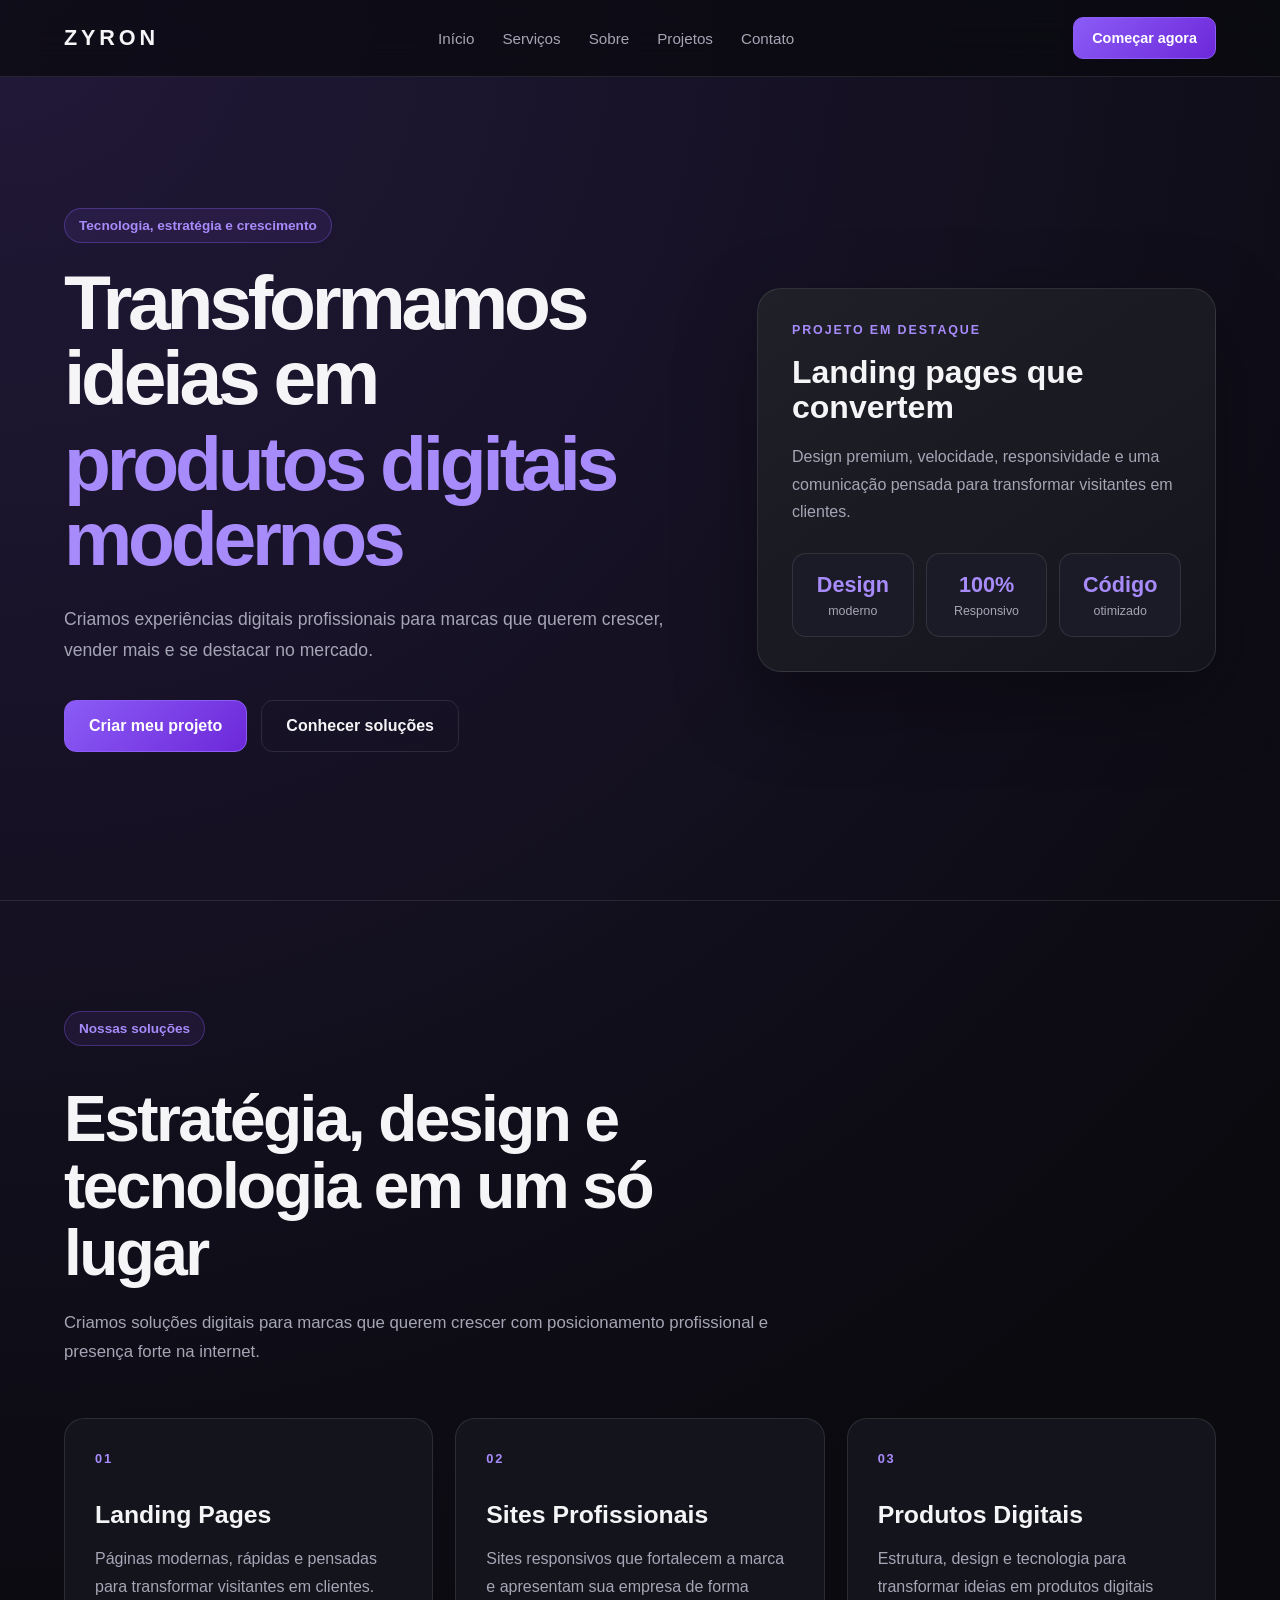
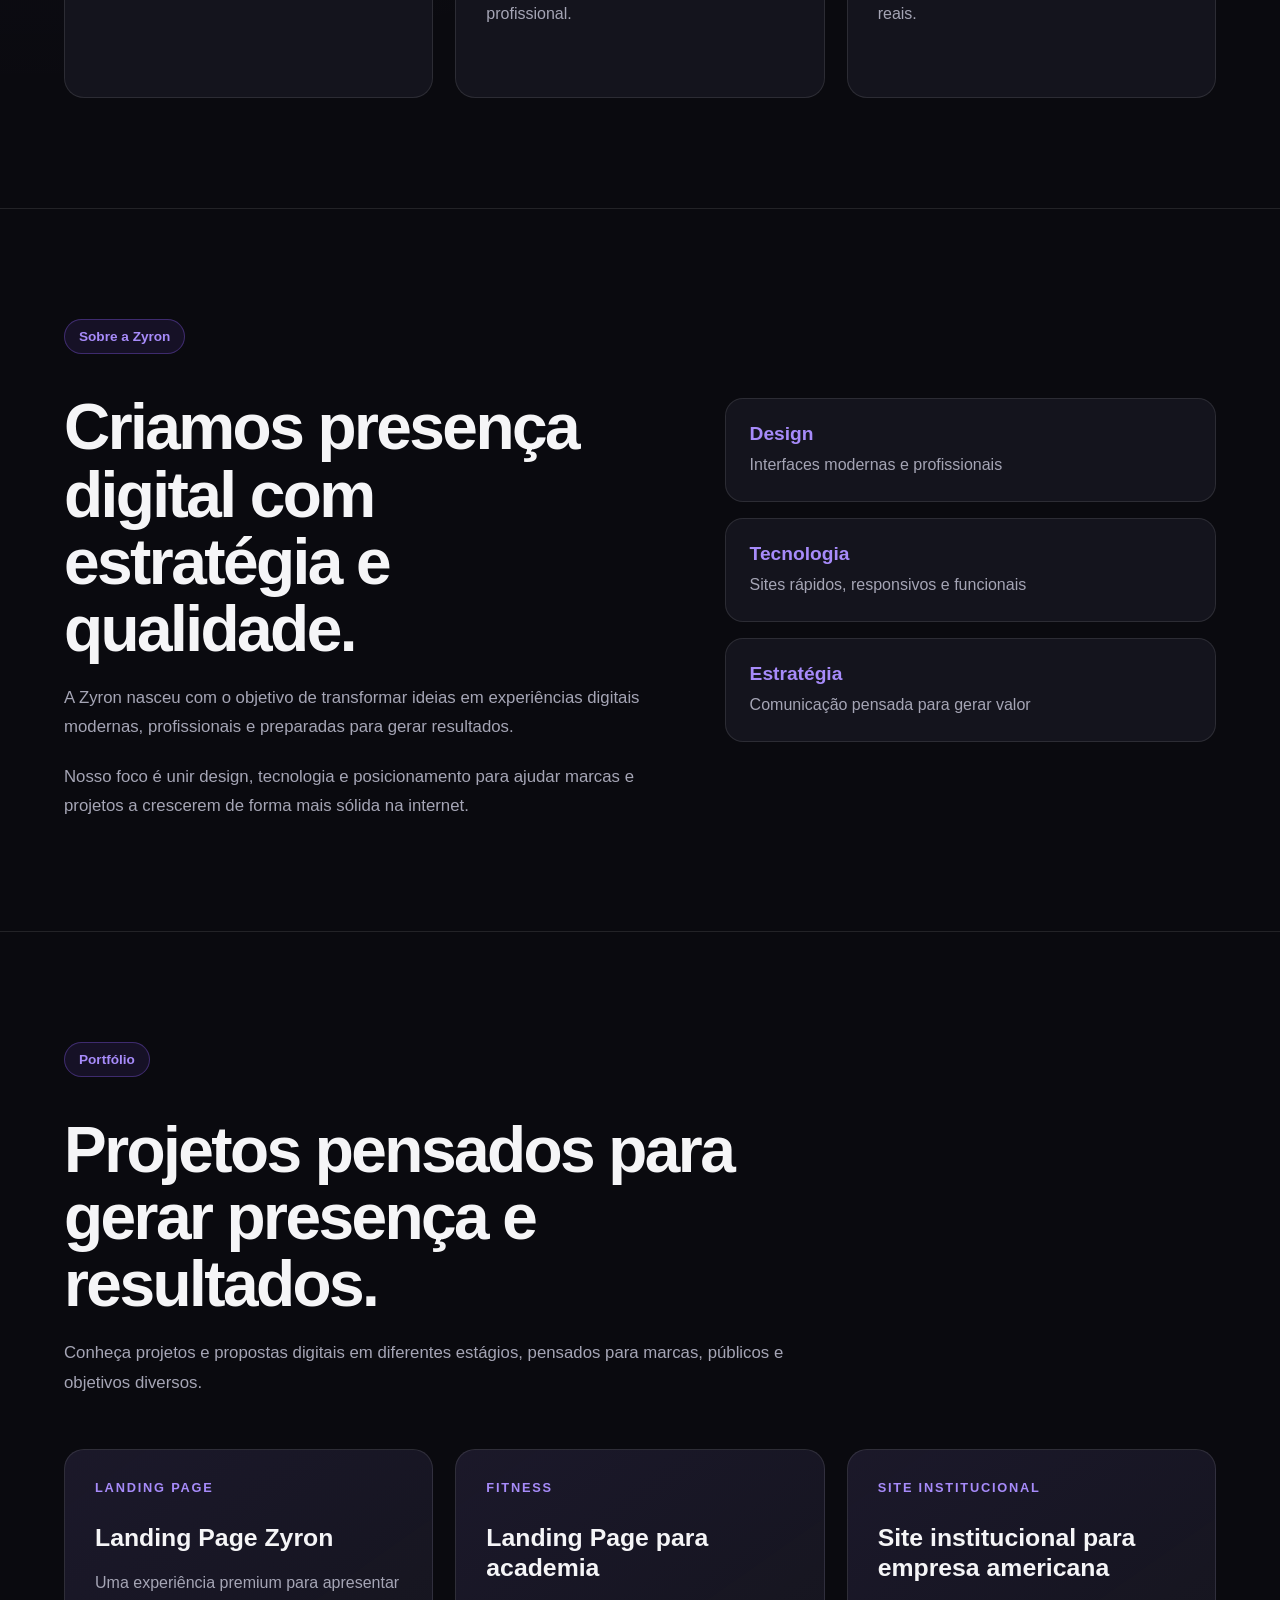
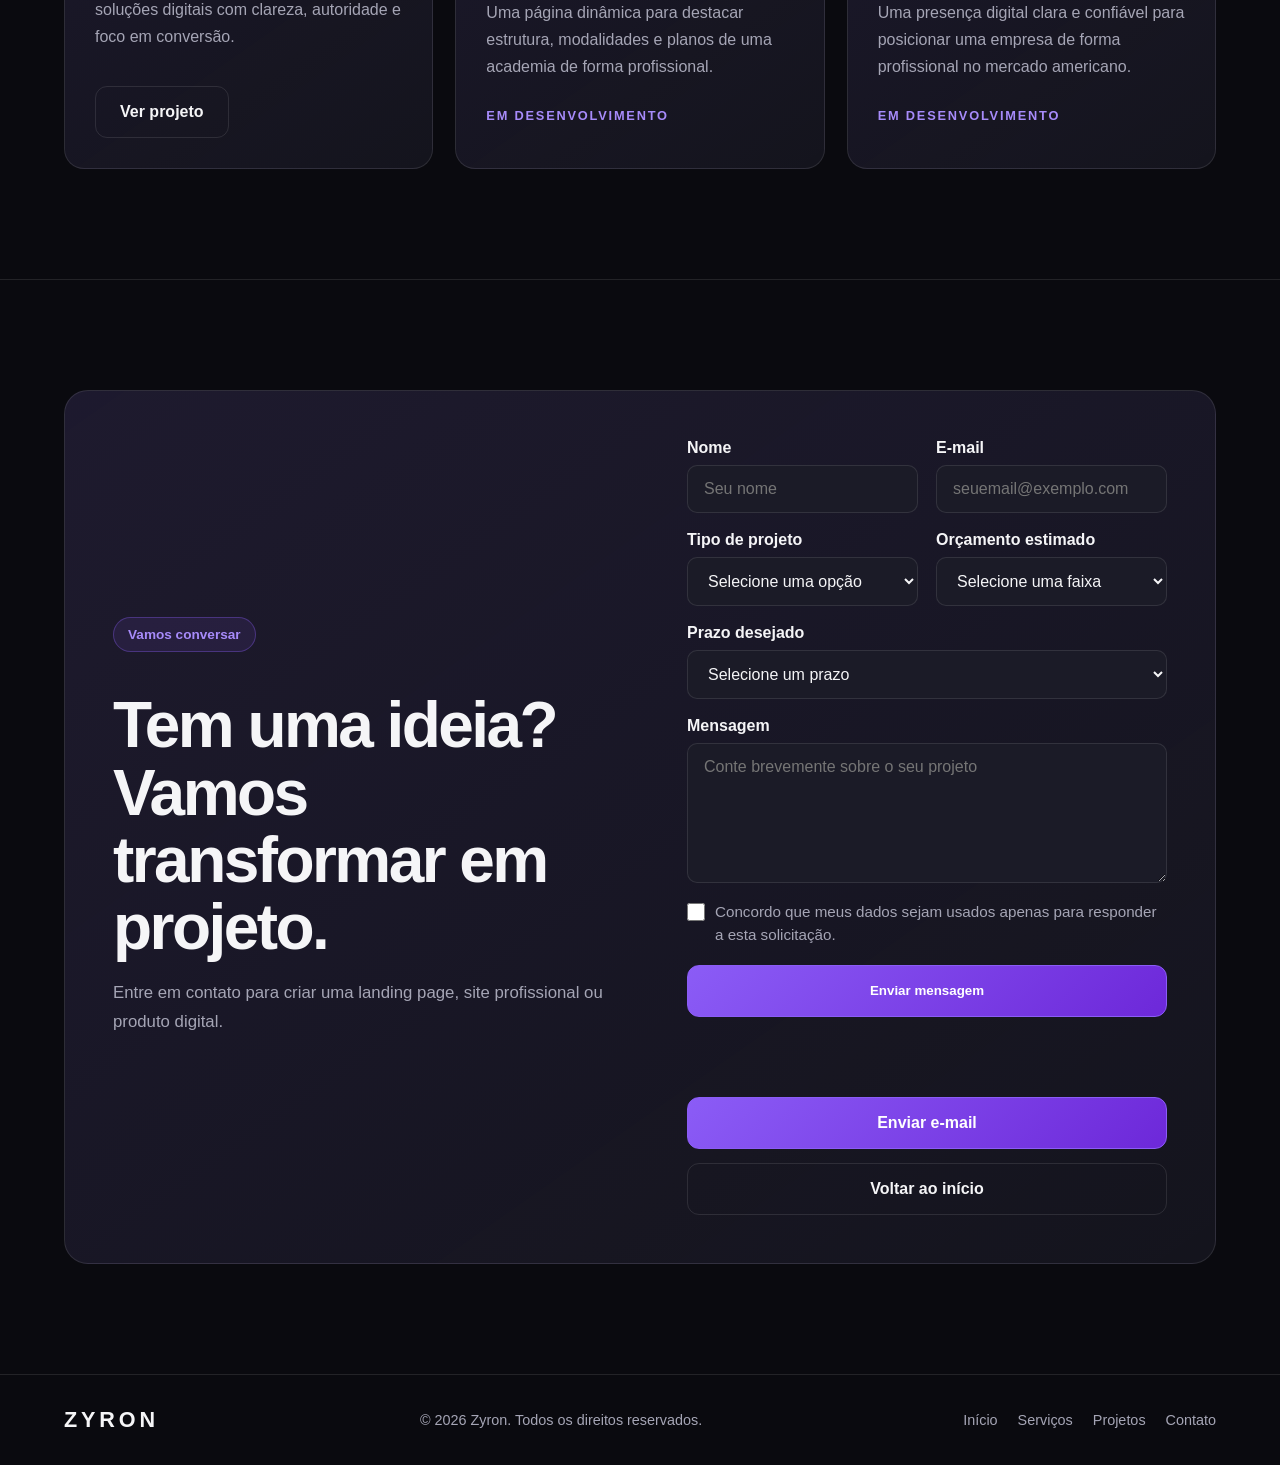
==== index.html @ 363789c4 "Adicionar consentimento ao formulário" ====
<!DOCTYPE html>
<html lang="pt-BR">
  <head>
    <meta charset="UTF-8" />
    <meta name="viewport" content="width=device-width, initial-scale=1.0" />

    <title>Zyron | Landing Pages, Sites e Produtos Digitais</title>

    <meta
      name="description"
      content="A Zyron cria landing pages, sites profissionais e produtos digitais modernos, responsivos e focados em resultados."
    />

    <link
      rel="canonical"
      href="https://zyronvantax.github.io/zyron-landing-page/"
    />

    <meta
      property="og:title"
      content="Zyron | Landing Pages, Sites e Produtos Digitais"
    />
    <meta
      property="og:description"
      content="Landing pages, sites profissionais e produtos digitais modernos, responsivos e desenvolvidos para gerar resultados."
    />
    <meta property="og:type" content="website" />
    <meta property="og:locale" content="pt_BR" />
    <meta
      property="og:url"
      content="https://zyronvantax.github.io/zyron-landing-page/"
    />
    <meta
      property="og:image"
      content="https://zyronvantax.github.io/zyron-landing-page/og-image.png"
    />
    <meta property="og:image:width" content="1200" />
    <meta property="og:image:height" content="630" />
    <meta
      property="og:image:alt"
      content="Zyron — Landing Pages, Sites e Produtos Digitais"
    />

    <meta name="twitter:card" content="summary_large_image" />
    <meta
      name="twitter:title"
      content="Zyron | Landing Pages, Sites e Produtos Digitais"
    />
    <meta
      name="twitter:description"
      content="Landing pages, sites profissionais e produtos digitais modernos, responsivos e desenvolvidos para gerar resultados."
    />
    <meta
      name="twitter:image"
      content="https://zyronvantax.github.io/zyron-landing-page/og-image.png"
    />
    <meta
      name="twitter:image:alt"
      content="Zyron — Landing Pages, Sites e Produtos Digitais"
    />

    <link rel="icon" type="image/svg+xml" href="./favicon.svg?v=2" />
    <link rel="stylesheet" href="style.css" />
  </head>

  <body>
    <a href="#conteudo-principal" class="skip-link">
      Pular para o conteúdo
    </a>

    <header class="header">
      <div class="container nav">
       <a href="#inicio" class="logo">ZYRON</a>

<button
  class="menu-toggle"
  type="button"
  aria-label="Abrir menu"
  aria-expanded="false"
  aria-controls="menu-principal"
>
  ☰
</button>

<nav class="menu" id="menu-principal" aria-label="Navegação principal">
          <a href="#inicio">Início</a>
          <a href="#servicos">Serviços</a>
          <a href="#sobre">Sobre</a>
          <a href="#projetos">Projetos</a>
          <a href="#contato">Contato</a>
        </nav>

        <a href="#contato" class="button button-small">Começar agora</a>
      </div>
    </header>

    <main id="conteudo-principal">
   
<section class="hero" id="inicio">

        <div class="container hero-content">
          <div class="hero-text">
            <span class="badge">Tecnologia, estratégia e crescimento</span>

            <h1>
              Transformamos ideias em
              <span>produtos digitais modernos</span>
            </h1>

            <p>
              Criamos experiências digitais profissionais para marcas que
              querem crescer, vender mais e se destacar no mercado.
            </p>

            <div class="hero-actions">
              <a href="#contato" class="button">Criar meu projeto</a>
              <a href="#servicos" class="button button-secondary">
                Conhecer soluções
              </a>
            </div>
          </div>

          <div class="hero-card">
            <p class="card-label">PROJETO EM DESTAQUE</p>
            <h2>Landing pages que convertem</h2>
            <p>
              Design premium, velocidade, responsividade e uma comunicação
              pensada para transformar visitantes em clientes.
            </p>

            <div class="metrics">
              <div>
                <strong>Design</strong>
                <span>moderno</span>
              </div>

              <div>
                <strong>100%</strong>
                <span>Responsivo</span>
              </div>

              <div>
                <strong>Código</strong>
                <span>otimizado</span>
              </div>
            </div>
          </div>
        </div>
      

    </section>

    <section class="services" id="servicos">
      <div class="container">
        <div class="section-heading">
          <span class="badge">Nossas soluções</span>

          <h2>Estratégia, design e tecnologia em um só lugar</h2>

          <p>
            Criamos soluções digitais para marcas que querem crescer com
            posicionamento profissional e presença forte na internet.
          </p>
        </div>

        <div class="services-grid">
          <article class="service-card">
            <span class="service-number">01</span>
            <h3>Landing Pages</h3>
            <p>
              Páginas modernas, rápidas e pensadas para transformar visitantes
              em clientes.
            </p>
          </article>

          <article class="service-card">
            <span class="service-number">02</span>
            <h3>Sites Profissionais</h3>
            <p>
              Sites responsivos que fortalecem a marca e apresentam sua empresa
              de forma profissional.
            </p>
          </article>

          <article class="service-card">
            <span class="service-number">03</span>
            <h3>Produtos Digitais</h3>
            <p>
              Estrutura, design e tecnologia para transformar ideias em produtos
              digitais reais.
            </p>
          </article>
        </div>
      </div>
    </section>

      <section class="about" id="sobre">
  <div class="container about-content">
    <div class="about-text">
      <span class="badge">Sobre a Zyron</span>

      <h2>Criamos presença digital com estratégia e qualidade.</h2>

      <p>
        A Zyron nasceu com o objetivo de transformar ideias em experiências
        digitais modernas, profissionais e preparadas para gerar resultados.
      </p>

      <p>
        Nosso foco é unir design, tecnologia e posicionamento para ajudar marcas
        e projetos a crescerem de forma mais sólida na internet.
      </p>
    </div>

    <div class="about-card">
      <div>
        <strong>Design</strong>
        <span>Interfaces modernas e profissionais</span>
      </div>

      <div>
        <strong>Tecnologia</strong>
        <span>Sites rápidos, responsivos e funcionais</span>
      </div>

      <div>
        <strong>Estratégia</strong>
        <span>Comunicação pensada para gerar valor</span>
      </div>
    </div>
  </div>
</section>

    <section class="projects" id="projetos">
      <div class="container">
        <div class="section-heading">
          <span class="badge">Portfólio</span>

          <h2>Projetos pensados para gerar presença e resultados.</h2>

          <p>
            Conheça projetos e propostas digitais em diferentes estágios,
            pensados para marcas, públicos e objetivos diversos.
          </p>
        </div>

        <div class="projects-grid">
          <article class="project-card">
            <span class="project-category">Landing Page</span>
            <h3>Landing Page Zyron</h3>
            <p>
              Uma experiência premium para apresentar soluções digitais com
              clareza, autoridade e foco em conversão.
            </p>
            <a
              href="https://zyronvantax.github.io/zyron-landing-page/"
              class="button button-secondary"
              target="_blank"
              rel="noopener noreferrer"
              aria-label="Ver projeto Landing Page Zyron (abre em uma nova aba)"
            >
              Ver projeto
            </a>
          </article>

          <article class="project-card">
            <span class="project-category">Fitness</span>
            <h3>Landing Page para academia</h3>
            <p>
              Uma página dinâmica para destacar estrutura, modalidades e planos
              de uma academia de forma profissional.
            </p>
            <span class="project-category">Em desenvolvimento</span>
          </article>

          <article class="project-card">
            <span class="project-category">Site Institucional</span>
            <h3>Site institucional para empresa americana</h3>
            <p>
              Uma presença digital clara e confiável para posicionar uma empresa
              de forma profissional no mercado americano.
            </p>
            <span class="project-category">Em desenvolvimento</span>
          </article>
        </div>
      </div>
    </section>

    <section class="contact" id="contato">
      <div class="container contact-box">
        <div>
          <span class="badge">Vamos conversar</span>

          <h2>Tem uma ideia? Vamos transformar em projeto.</h2>

          <p>
            Entre em contato para criar uma landing page, site profissional ou
            produto digital.
          </p>
        </div>

        <div class="contact-panel">
          <form class="contact-form" action="https://formspree.io/f/xjgnozyn" method="POST">
            <input
              type="hidden"
              name="_subject"
              value="Novo contato pelo site da Zyron"
            />

            <div class="form-row">
              <div class="form-field">
                <label for="contact-name">Nome</label>
                <input
                  type="text"
                  id="contact-name"
                  name="name"
                  autocomplete="name"
                  minlength="2"
                  maxlength="80"
                  placeholder="Seu nome"
                  required
                />
              </div>

              <div class="form-field">
                <label for="contact-email">E-mail</label>
                <input
                  type="email"
                  id="contact-email"
                  name="email"
                  autocomplete="email"
                  maxlength="120"
                  placeholder="seuemail@exemplo.com"
                  required
                />
              </div>
            </div>

            <div class="form-row">
              <div class="form-field">
                <label for="contact-project">Tipo de projeto</label>
                <select id="contact-project" name="project" required>
                  <option value="" disabled selected>Selecione uma opção</option>
                  <option value="landing-page">Landing page</option>
                  <option value="site-institucional">Site institucional</option>
                  <option value="produto-digital">Produto digital</option>
                  <option value="loja-virtual">Loja virtual</option>
                  <option value="outro">Outro</option>
                </select>
              </div>

              <div class="form-field">
                <label for="contact-budget">Orçamento estimado</label>
                <select id="contact-budget" name="budget" required>
                  <option value="" disabled selected>Selecione uma faixa</option>
                  <option value="ate-500">Até R$ 500</option>
                  <option value="500-1000">R$ 500 a R$ 1.000</option>
                  <option value="1000-3000">R$ 1.000 a R$ 3.000</option>
                  <option value="acima-3000">Acima de R$ 3.000</option>
                  <option value="nao-definido">Ainda não defini</option>
                </select>
              </div>
            </div>

            <div class="form-field">
              <label for="contact-deadline">Prazo desejado</label>
              <select id="contact-deadline" name="deadline" required>
                <option value="" disabled selected>Selecione um prazo</option>
                <option value="ate-7-dias">Até 7 dias</option>
                <option value="1-2-semanas">De 1 a 2 semanas</option>
                <option value="2-4-semanas">De 2 a 4 semanas</option>
                <option value="mais-de-1-mes">Mais de 1 mês</option>
                <option value="nao-definido">Ainda não defini</option>
              </select>
            </div>

            <div class="form-field">
              <label for="contact-message">Mensagem</label>
              <textarea
                id="contact-message"
                name="message"
                rows="5"
                minlength="10"
                maxlength="1000"
                placeholder="Conte brevemente sobre o seu projeto"
                required
              ></textarea>
            </div>

            <input type="text" name="_gotcha" class="form-honeypot" tabindex="-1" autocomplete="off" />
            <div class="consent-field">
              <input
                type="checkbox"
                id="contact-consent"
                name="consent"
                value="accepted"
                required
              />
              <label for="contact-consent">
                Concordo que meus dados sejam usados apenas para responder a esta solicitação.
              </label>
            </div>

            <button type="submit" class="button">Enviar mensagem</button>
            <p class="form-status" aria-live="polite"></p>
          </form>

          <div class="contact-actions">
            <a href="mailto:zyronvantax777@gmail.com" class="button">
              Enviar e-mail
            </a>

            <a href="#inicio" class="button button-secondary">
              Voltar ao início
            </a>
          </div>
        </div>
      </div>
     </section>
  </main>
  <footer class="footer">
  <div class="container footer-content">
    <a href="#inicio" class="logo">ZYRON</a>

    <p>© 2026 Zyron. Todos os direitos reservados.</p>

    <div class="footer-links">
      <a href="#inicio">Início</a>
      <a href="#servicos">Serviços</a>
      <a href="#projetos">Projetos</a>
      <a href="#contato">Contato</a>
    </div>
  </div>
</footer>

  <script src="script.js"></script>
</body>
</html>
---- style.css ----
:root {
  --background: #0a0a0f;
  --surface: #14141d;
  --surface-light: #1b1b27;
  --text: #f5f5f7;
  --text-muted: #a5a5b5;
  --primary: #8b5cf6;
  --primary-light: #a78bfa;
  --border: rgba(255, 255, 255, 0.1);
  --max-width: 1180px;
}

* {
  margin: 0;
  padding: 0;
  box-sizing: border-box;
}

html {
  scroll-behavior: smooth;
}

body {
  font-family: Arial, Helvetica, sans-serif;
  background:
    radial-gradient(circle at top left, rgba(139, 92, 246, 0.18), transparent 35%),
    var(--background);
  color: var(--text);
  min-height: 100vh;
}

a {
  color: inherit;
  text-decoration: none;
}

a:focus-visible,
button:focus-visible,
.menu-toggle:focus-visible {
  outline: 3px solid var(--primary);
  outline-offset: 4px;
}

.skip-link {
  position: fixed;
  top: 12px;
  left: 12px;
  z-index: 1100;
  padding: 12px 18px;
  border: 1px solid var(--primary);
  border-radius: 10px;
  background: var(--surface);
  color: var(--text);
  font-weight: 700;
  transform: translateY(-200%);
}

.skip-link:focus-visible {
  transform: translateY(0);
}

.container {
  width: min(90%, var(--max-width));
  margin: 0 auto;
}

.header {
  position: fixed;
  top: 0;
  left: 0;
  width: 100%;
  z-index: 1000;
  background: rgba(10, 10, 15, 0.75);
  border-bottom: 1px solid var(--border);
  backdrop-filter: blur(18px);
}

.nav {
  min-height: 76px;
  display: flex;
  align-items: center;
  justify-content: space-between;
  gap: 24px;
}

.logo {
  font-size: 1.35rem;
  font-weight: 900;
  letter-spacing: 0.18em;
}

.menu {
  display: flex;
  align-items: center;
  gap: 28px;
}

.menu a {
  color: var(--text-muted);
  font-size: 0.95rem;
  transition: 0.2s ease;
}

.menu a:hover {
  color: var(--text);
}

.button {
  display: inline-flex;
  align-items: center;
  justify-content: center;
  min-height: 52px;
  padding: 0 24px;
  border: 1px solid var(--primary);
  border-radius: 12px;
  background: linear-gradient(135deg, var(--primary), #6d28d9);
  color: white;
  font-weight: 700;
  transition:
    transform 0.2s ease,
    box-shadow 0.2s ease;
}

.button:hover {
  transform: translateY(-2px);
  box-shadow: 0 14px 32px rgba(139, 92, 246, 0.28);
}

.button-small {
  min-height: 42px;
  padding: 0 18px;
  border-radius: 10px;
  font-size: 0.9rem;
}

.button-secondary {
  background: transparent;
  border-color: var(--border);
  color: var(--text);
}

.hero {
  min-height: 100vh;
  display: flex;
  align-items: center;
  padding: 130px 0 70px;
}

.hero-content {
  display: grid;
  grid-template-columns: 1.15fr 0.85fr;
  align-items: center;
  gap: 72px;
}

.badge {
  display: inline-block;
  margin-bottom: 22px;
  padding: 9px 14px;
  border: 1px solid rgba(139, 92, 246, 0.35);
  border-radius: 999px;
  background: rgba(139, 92, 246, 0.1);
  color: var(--primary-light);
  font-size: 0.85rem;
  font-weight: 700;
}

.hero h1 {
  max-width: 720px;
  font-size: clamp(3rem, 6vw, 5.6rem);
  line-height: 0.98;
  letter-spacing: -0.055em;
}

.hero h1 span {
  display: block;
  margin-top: 10px;
  color: var(--primary-light);
}

.hero-text > p {
  max-width: 650px;
  margin-top: 28px;
  color: var(--text-muted);
  font-size: 1.1rem;
  line-height: 1.75;
}

.hero-actions {
  display: flex;
  flex-wrap: wrap;
  gap: 14px;
  margin-top: 34px;
}

.hero-card {
  padding: 34px;
  border: 1px solid var(--border);
  border-radius: 24px;
  background:
    linear-gradient(145deg, rgba(255, 255, 255, 0.05), transparent),
    var(--surface);
  box-shadow: 0 30px 80px rgba(0, 0, 0, 0.35);
}

.card-label {
  margin-bottom: 18px;
  color: var(--primary-light);
  font-size: 0.78rem;
  font-weight: 800;
  letter-spacing: 0.15em;
}

.hero-card h2 {
  font-size: 2rem;
  line-height: 1.1;
}

.hero-card > p:not(.card-label) {
  margin-top: 18px;
  color: var(--text-muted);
  line-height: 1.7;
}

.metrics {
  display: grid;
  grid-template-columns: repeat(3, 1fr);
  gap: 12px;
  margin-top: 28px;
}

.metrics div {
  padding: 18px 12px;
  border: 1px solid var(--border);
  border-radius: 14px;
  background: var(--surface-light);
  text-align: center;
}

.metrics strong,
.metrics span {
  display: block;
}

.metrics strong {
  font-size: 1.35rem;
  color: var(--primary-light);
}

.metrics span {
  margin-top: 6px;
  color: var(--text-muted);
  font-size: 0.78rem;
}

@media (max-width: 900px) {
  .menu {
    display: none;
  }

  .hero-content {
    grid-template-columns: 1fr;
    gap: 42px;
  }

  .hero-text {
    text-align: center;
  }

  .hero-text > p {
    margin-right: auto;
    margin-left: auto;
  }

  .hero-actions {
    justify-content: center;
  }
}

@media (max-width: 560px) {
  .header .button-small {
    display: none;
  }

  .hero {
    padding-top: 110px;
  }

  .hero h1 {
    font-size: 3rem;
  }

  .metrics {
    grid-template-columns: 1fr;
  }

  .hero-actions {
    flex-direction: column;
  }

  .button {
    width: 100%;
  }
}
.services {
  padding: 110px 0;
  border-top: 1px solid var(--border);
}

.section-heading {
  max-width: 720px;
  margin-bottom: 52px;
}

.section-heading h2 {
  margin-top: 18px;
  font-size: clamp(2.3rem, 5vw, 4rem);
  line-height: 1.05;
  letter-spacing: -0.04em;
}

.section-heading > p {
  margin-top: 20px;
  color: var(--text-muted);
  font-size: 1.05rem;
  line-height: 1.75;
}

.services-grid {
  display: grid;
  grid-template-columns: repeat(3, 1fr);
  gap: 22px;
}

.service-card {
  min-height: 280px;
  padding: 30px;
  border: 1px solid var(--border);
  border-radius: 20px;
  background: var(--surface);
  transition:
    transform 0.25s ease,
    border-color 0.25s ease;
}

.service-card:hover {
  transform: translateY(-8px);
  border-color: rgba(139, 92, 246, 0.55);
}

.service-number {
  color: var(--primary-light);
  font-size: 0.8rem;
  font-weight: 800;
  letter-spacing: 0.14em;
}

.service-card h3 {
  margin-top: 34px;
  font-size: 1.55rem;
}

.service-card p {
  margin-top: 16px;
  color: var(--text-muted);
  line-height: 1.7;
}

@media (max-width: 900px) {
  .services-grid {
    grid-template-columns: 1fr;
  }
}
.reveal {
  opacity: 0;
  transform: translateY(35px);
  transition:
    opacity 0.7s ease,
    transform 0.7s ease;
}

.reveal.show {
  opacity: 1;
  transform: translateY(0);
}

.projects {
  padding: 110px 0;
  border-top: 1px solid var(--border);
}

.projects-grid {
  display: grid;
  grid-template-columns: repeat(3, 1fr);
  gap: 22px;
}

.project-card {
  display: flex;
  flex-direction: column;
  min-height: 320px;
  padding: 30px;
  border: 1px solid var(--border);
  border-radius: 20px;
  background:
    linear-gradient(145deg, rgba(139, 92, 246, 0.06), transparent),
    var(--surface);
  transition:
    transform 0.25s ease,
    border-color 0.25s ease;
}

.project-card:hover {
  transform: translateY(-8px);
  border-color: rgba(139, 92, 246, 0.55);
}

.project-category {
  color: var(--primary-light);
  font-size: 0.8rem;
  font-weight: 800;
  letter-spacing: 0.14em;
  text-transform: uppercase;
}

.project-card h3 {
  margin-top: 28px;
  font-size: 1.55rem;
  line-height: 1.2;
}

.project-card p {
  margin: 16px 0 28px;
  color: var(--text-muted);
  line-height: 1.7;
}

.project-card .button {
  align-self: flex-start;
  margin-top: auto;
}

@media (max-width: 900px) {
  .projects-grid {
    grid-template-columns: 1fr;
  }
}

.contact {
  padding: 110px 0;
  border-top: 1px solid var(--border);
}

.contact-box {
  display: flex;
  align-items: center;
  justify-content: space-between;
  gap: 40px;
  padding: 48px;
  border: 1px solid var(--border);
  border-radius: 24px;
  background:
    linear-gradient(145deg, rgba(139, 92, 246, 0.08), transparent),
    var(--surface);
}

.contact-box h2 {
  max-width: 680px;
  margin-top: 18px;
  font-size: clamp(2.2rem, 5vw, 4rem);
  line-height: 1.05;
  letter-spacing: -0.04em;
}

.contact-box p {
  max-width: 620px;
  margin-top: 18px;
  color: var(--text-muted);
  font-size: 1.05rem;
  line-height: 1.7;
}

.contact-panel {
  width: min(100%, 480px);
  display: grid;
  gap: 20px;
  flex-shrink: 0;
}

.contact-form {
  display: grid;
  gap: 18px;
}

.form-row {
  display: grid;
  grid-template-columns: 1fr;
  gap: 18px;
}

@media (min-width: 700px) {
  .form-row {
    grid-template-columns: repeat(2, minmax(0, 1fr));
  }
}

.form-field {
  display: grid;
  gap: 8px;
}

.form-field label {
  color: var(--text);
  font-weight: 700;
}

.form-field input,
.form-field select,
.form-field textarea {
  width: 100%;
  padding: 14px 16px;
  border: 1px solid var(--border);
  border-radius: 10px;
  background: var(--surface-light);
  color: var(--text);
  font: inherit;
}

.form-field textarea {
  min-height: 140px;
  resize: vertical;
}

.form-field input:focus-visible,
.form-field select:focus-visible,
.form-field textarea:focus-visible {
  outline: 2px solid var(--primary);
  outline-offset: 2px;
  border-color: var(--primary);
}

.form-honeypot {
  position: absolute;
  left: -9999px;
  width: 1px;
  height: 1px;
  overflow: hidden;
}

.consent-field {
  display: flex;
  align-items: flex-start;
  gap: 10px;
  color: var(--text-muted);
  font-size: 0.95rem;
  line-height: 1.5;
}

.consent-field input {
  width: 18px;
  height: 18px;
  margin-top: 2px;
  flex: 0 0 auto;
  accent-color: var(--primary);
  cursor: pointer;
}

.consent-field input:focus-visible {
  outline: 2px solid var(--primary);
  outline-offset: 2px;
}

.consent-field label {
  cursor: pointer;
}

.contact-form .button {
  width: 100%;
}

.contact-form .button:disabled {
  cursor: wait;
  opacity: 0.7;
}

.form-status {
  min-height: 24px;
  margin: 0;
  color: var(--text);
  text-align: center;
}

.form-status.is-success {
  color: #22c55e;
}

.form-status.is-error {
  color: #ef4444;
}

.contact-actions {
  display: flex;
  flex-direction: column;
  gap: 14px;
  min-width: 210px;
}

@media (max-width: 900px) {
  .contact-box {
    flex-direction: column;
    align-items: flex-start;
  }

  .contact-actions {
    width: 100%;
  }

  .contact-actions .button {
    width: 100%;
  }
}.footer {
  padding: 32px 0;
  border-top: 1px solid var(--border);
}

.footer-content {
  display: flex;
  align-items: center;
  justify-content: space-between;
  gap: 24px;
  flex-wrap: wrap;
}

.footer-content p {
  color: var(--text-muted);
  font-size: 0.9rem;
}

.footer-links {
  display: flex;
  gap: 20px;
}

.footer-links a {
  color: var(--text-muted);
  font-size: 0.9rem;
  transition: color 0.2s ease;
}

.footer-links a:hover {
  color: var(--text);
}

@media (max-width: 700px) {
  .footer-content {
    flex-direction: column;
    align-items: center;
    justify-content: center;
    text-align: center;
  }

  .footer-links {
    justify-content: center;
    flex-wrap: wrap;
    gap: 16px;
  }

  .footer-content p {
    text-align: center;
  }
}
.about {
  padding: 110px 0;
  border-top: 1px solid var(--border);
}

.about-content {
  display: grid;
  grid-template-columns: 1.1fr 0.9fr;
  align-items: center;
  gap: 60px;
}

.about-text h2 {
  margin-top: 18px;
  font-size: clamp(2.4rem, 5vw, 4.4rem);
  line-height: 1.05;
  letter-spacing: -0.04em;
}

.about-text p {
  margin-top: 20px;
  color: var(--text-muted);
  font-size: 1.05rem;
  line-height: 1.75;
}

.about-card {
  display: grid;
  gap: 16px;
}

.about-card div {
  padding: 24px;
  border: 1px solid var(--border);
  border-radius: 18px;
  background: var(--surface);
}

.about-card strong,
.about-card span {
  display: block;
}

.about-card strong {
  color: var(--primary-light);
  font-size: 1.2rem;
}

.about-card span {
  margin-top: 8px;
  color: var(--text-muted);
  line-height: 1.5;
}

@media (max-width: 900px) {
  .about-content {
    grid-template-columns: 1fr;
  }
}
.menu-toggle {
  display: none;
  border: 0;
  background: transparent;
  color: var(--text);
  font-size: 2rem;
  cursor: pointer;
}

@media (max-width: 900px) {
  .menu-toggle {
    display: block;
  }

  .nav {
    position: relative;
  }

  .menu {
    position: absolute;
    top: 76px;
    left: 0;
    right: 0;
    display: none;
    flex-direction: column;
    align-items: center;
    gap: 14px;
    padding: 18px;
    border-bottom: 1px solid var(--border);
    background: rgba(10, 10, 15, 0.98);
  }

  .menu.open {
    display: flex;
  }
}

@media (prefers-reduced-motion: reduce) {
  html {
    scroll-behavior: auto;
  }

  .badge,
  .hero h1,
  .hero-text > p,
  .hero-actions,
  .hero-card,
  .reveal,
  .reveal.show {
    opacity: 1 !important;
    transform: none !important;
    transition: none !important;
  }

  .button,
  .service-card,
  .project-card {
    transition: none;
  }

  .button:hover,
  .service-card:hover,
  .project-card:hover {
    transform: none;
  }
}
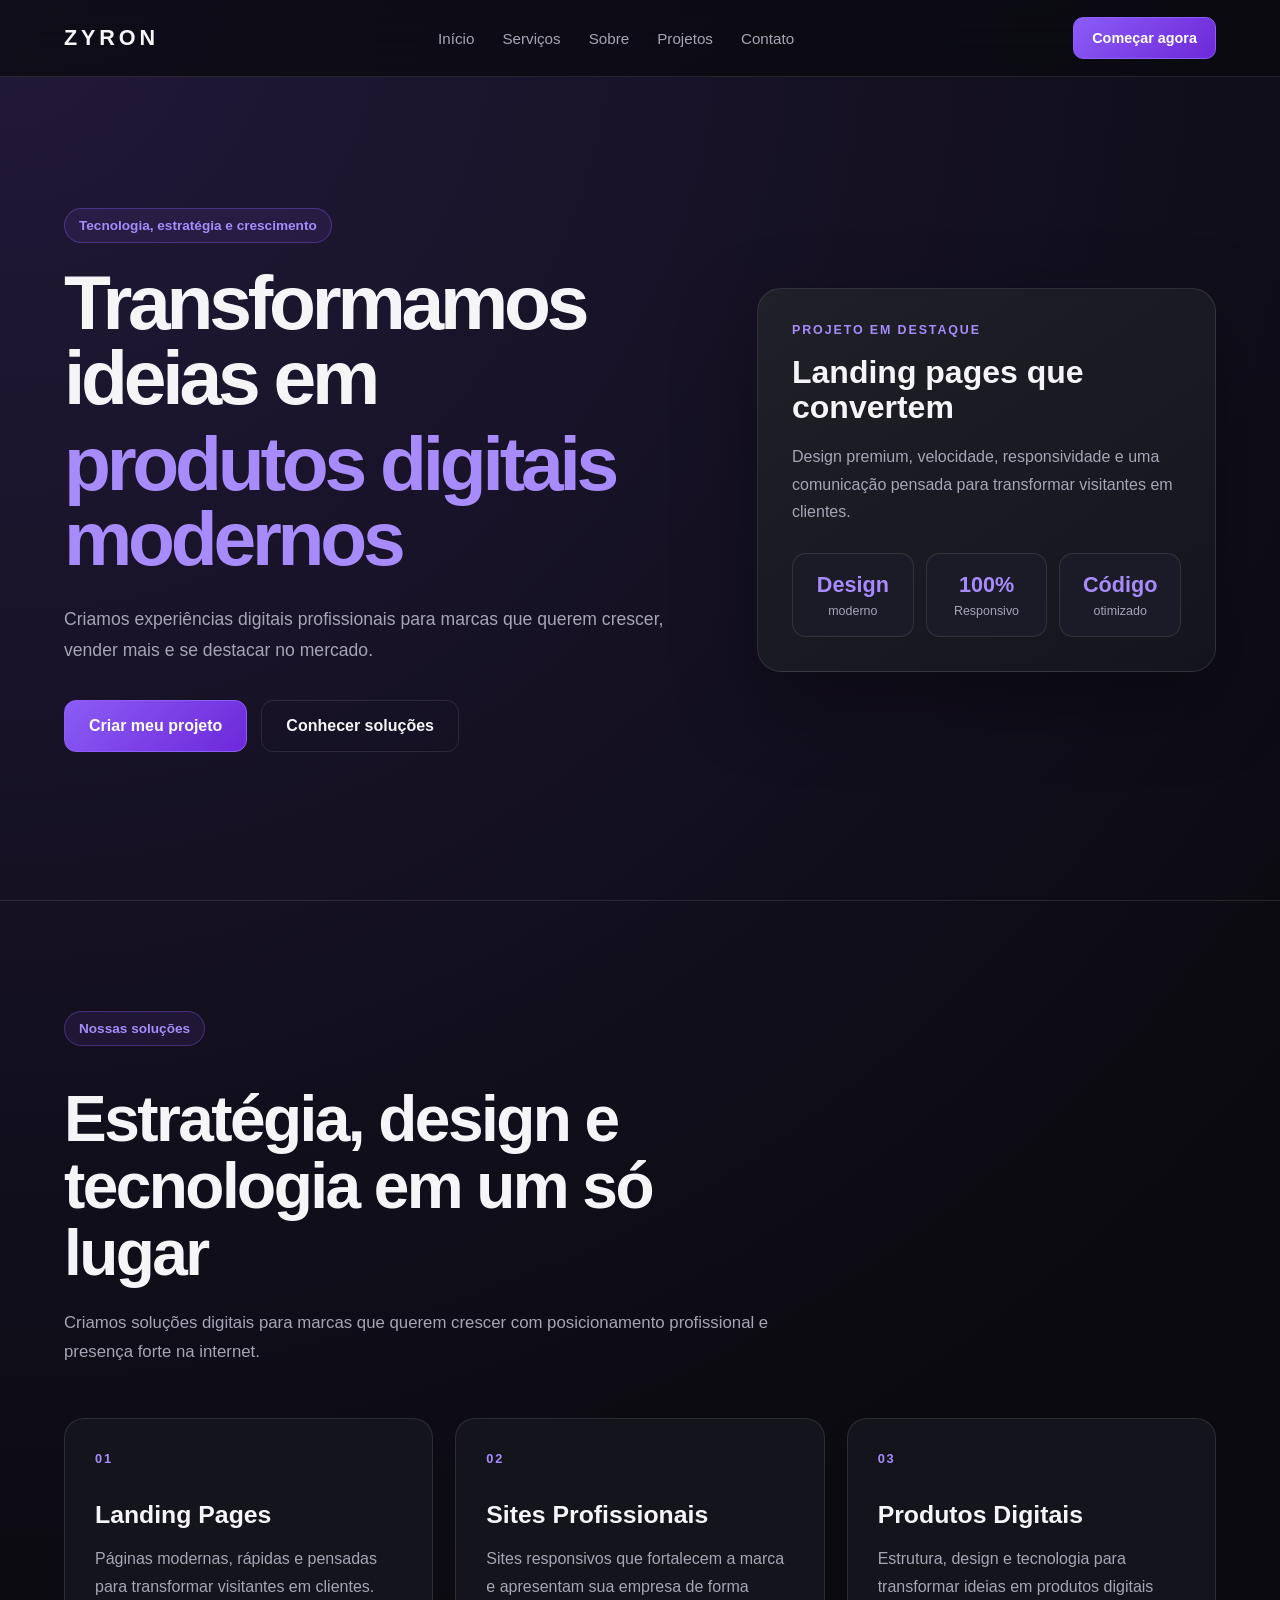
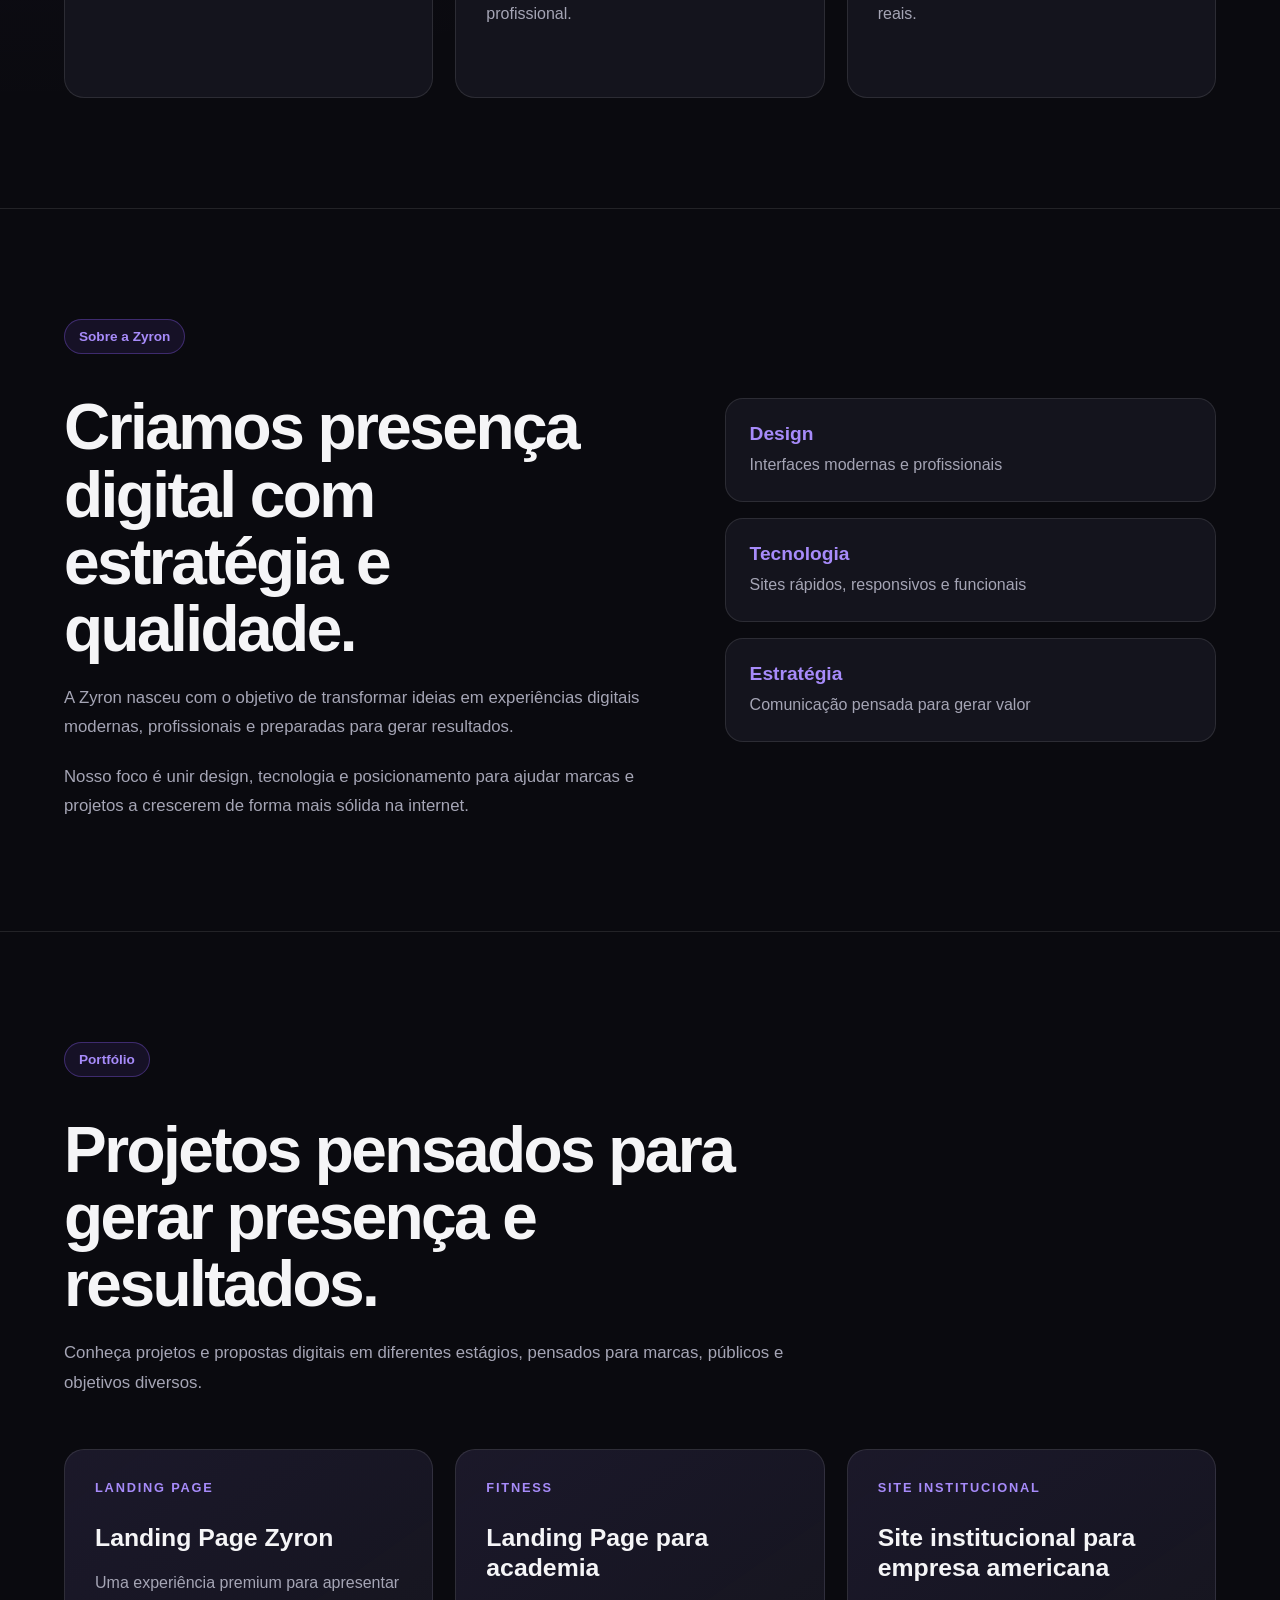
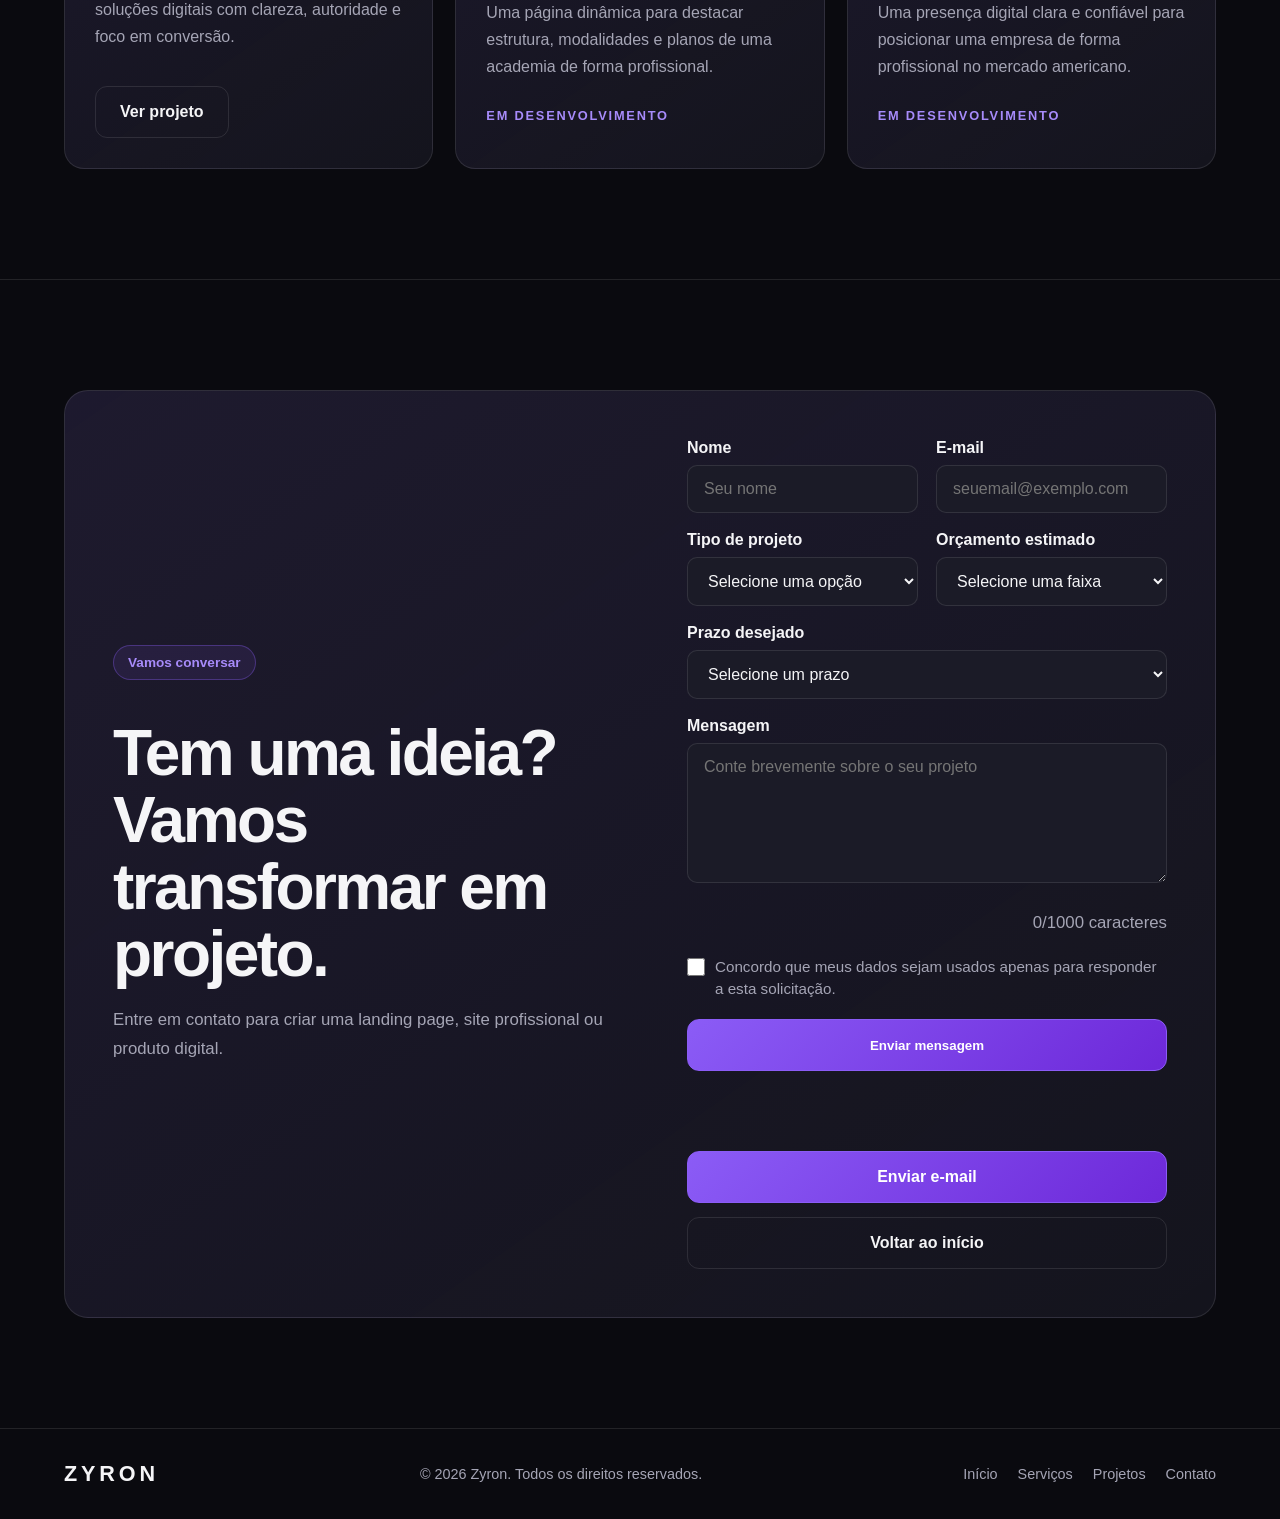
==== commit e7523bb2: "Adicionar contador de caracteres" ====
--- a/index.html
+++ b/index.html
@@ -385,6 +385,9 @@
                 placeholder="Conte brevemente sobre o seu projeto"
                 required
               ></textarea>
+              <p class="message-counter" aria-live="polite">
+                0/1000 caracteres
+              </p>
             </div>
 
             <input type="text" name="_gotcha" class="form-honeypot" tabindex="-1" autocomplete="off" />
--- a/style.css
+++ b/style.css
@@ -531,6 +531,14 @@
   resize: vertical;
 }
 
+.message-counter {
+  margin: -2px 0 0;
+  color: var(--text-muted);
+  font-size: 0.85rem;
+  line-height: 1.4;
+  text-align: right;
+}
+
 .form-field input:focus-visible,
 .form-field select:focus-visible,
 .form-field textarea:focus-visible {
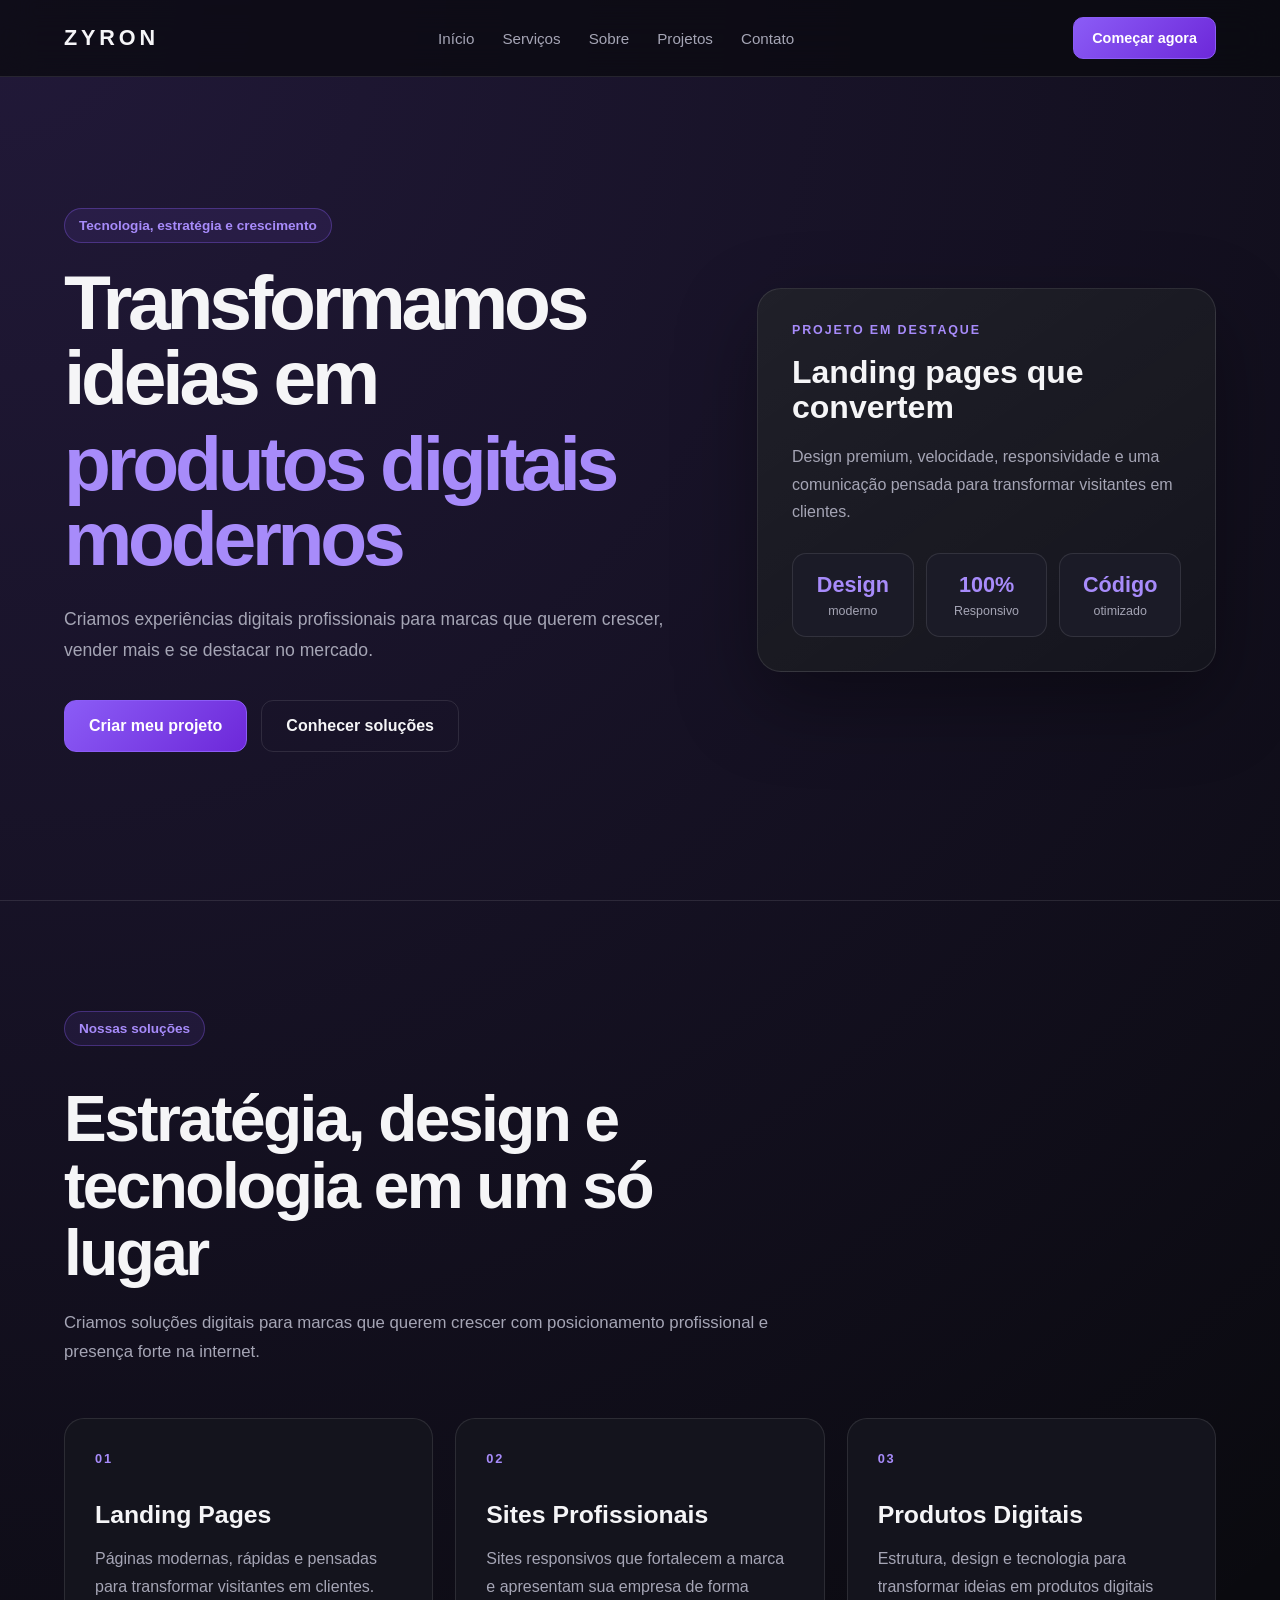
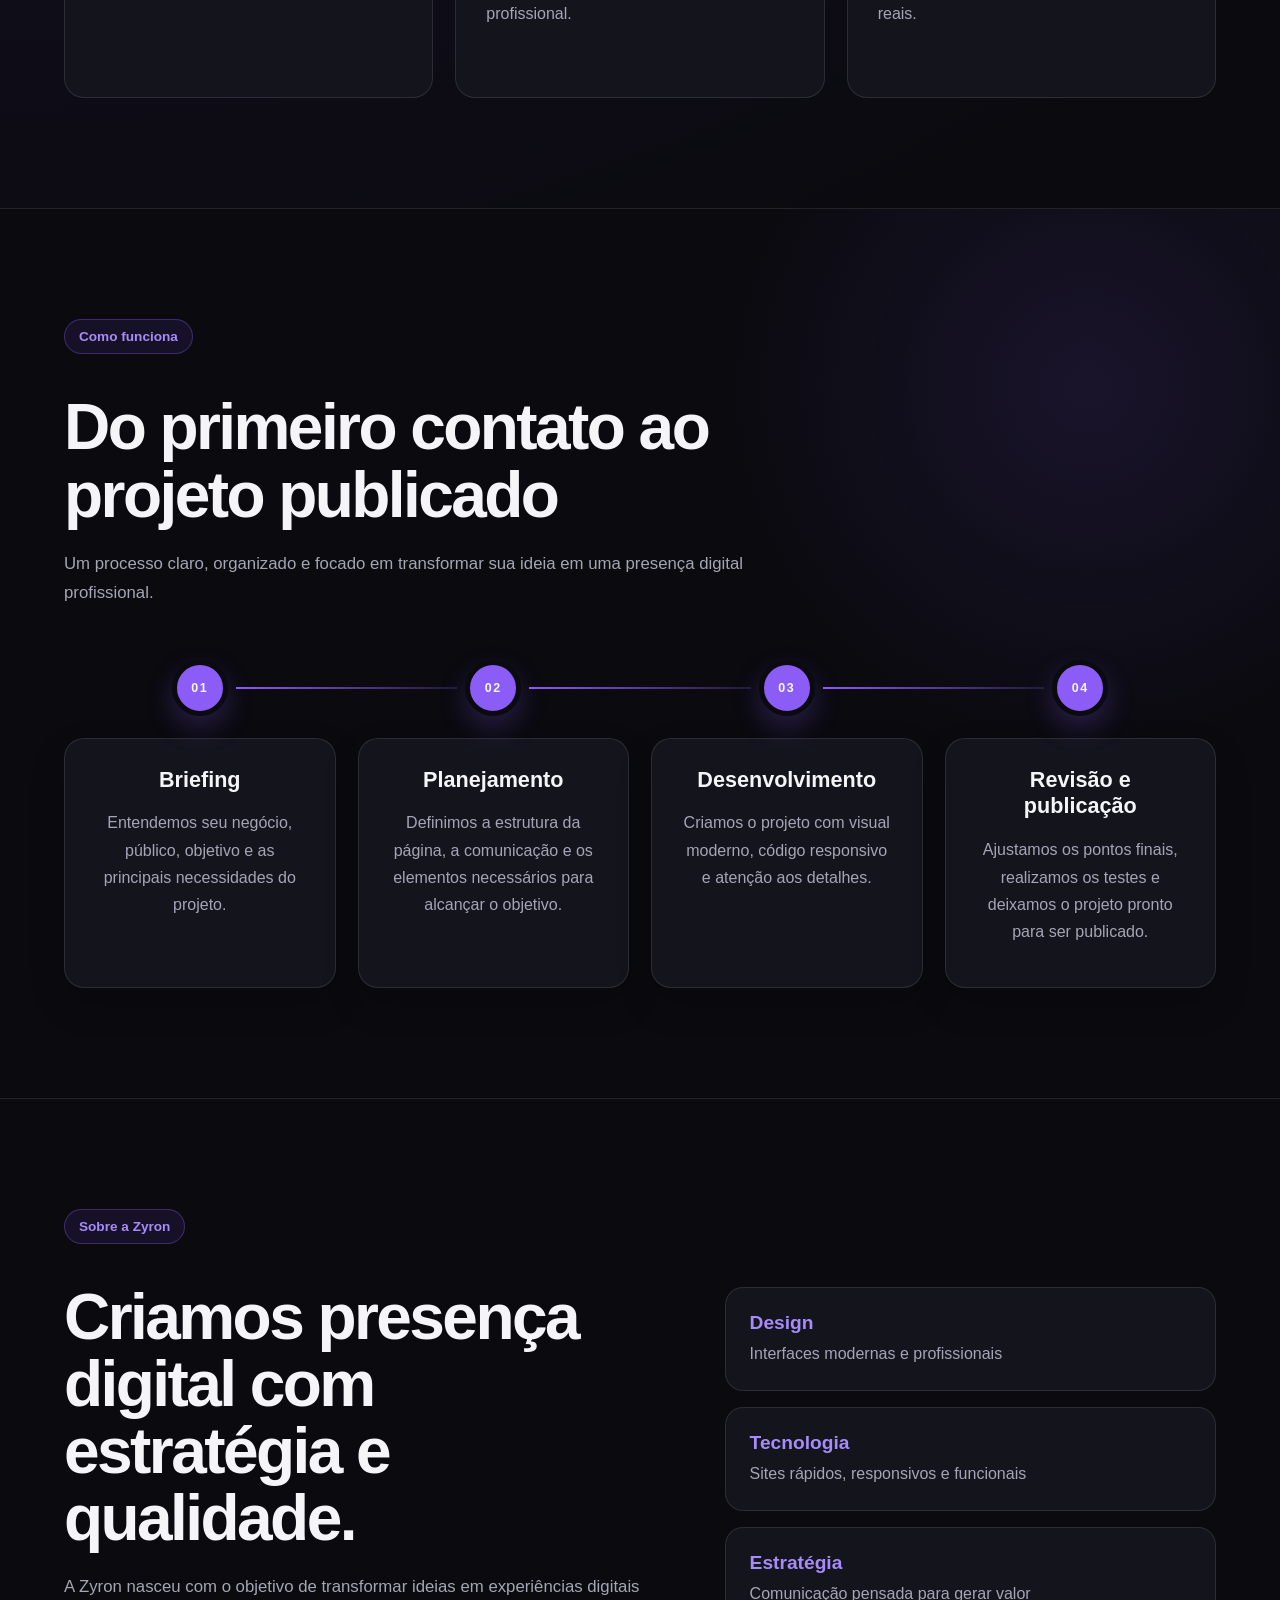
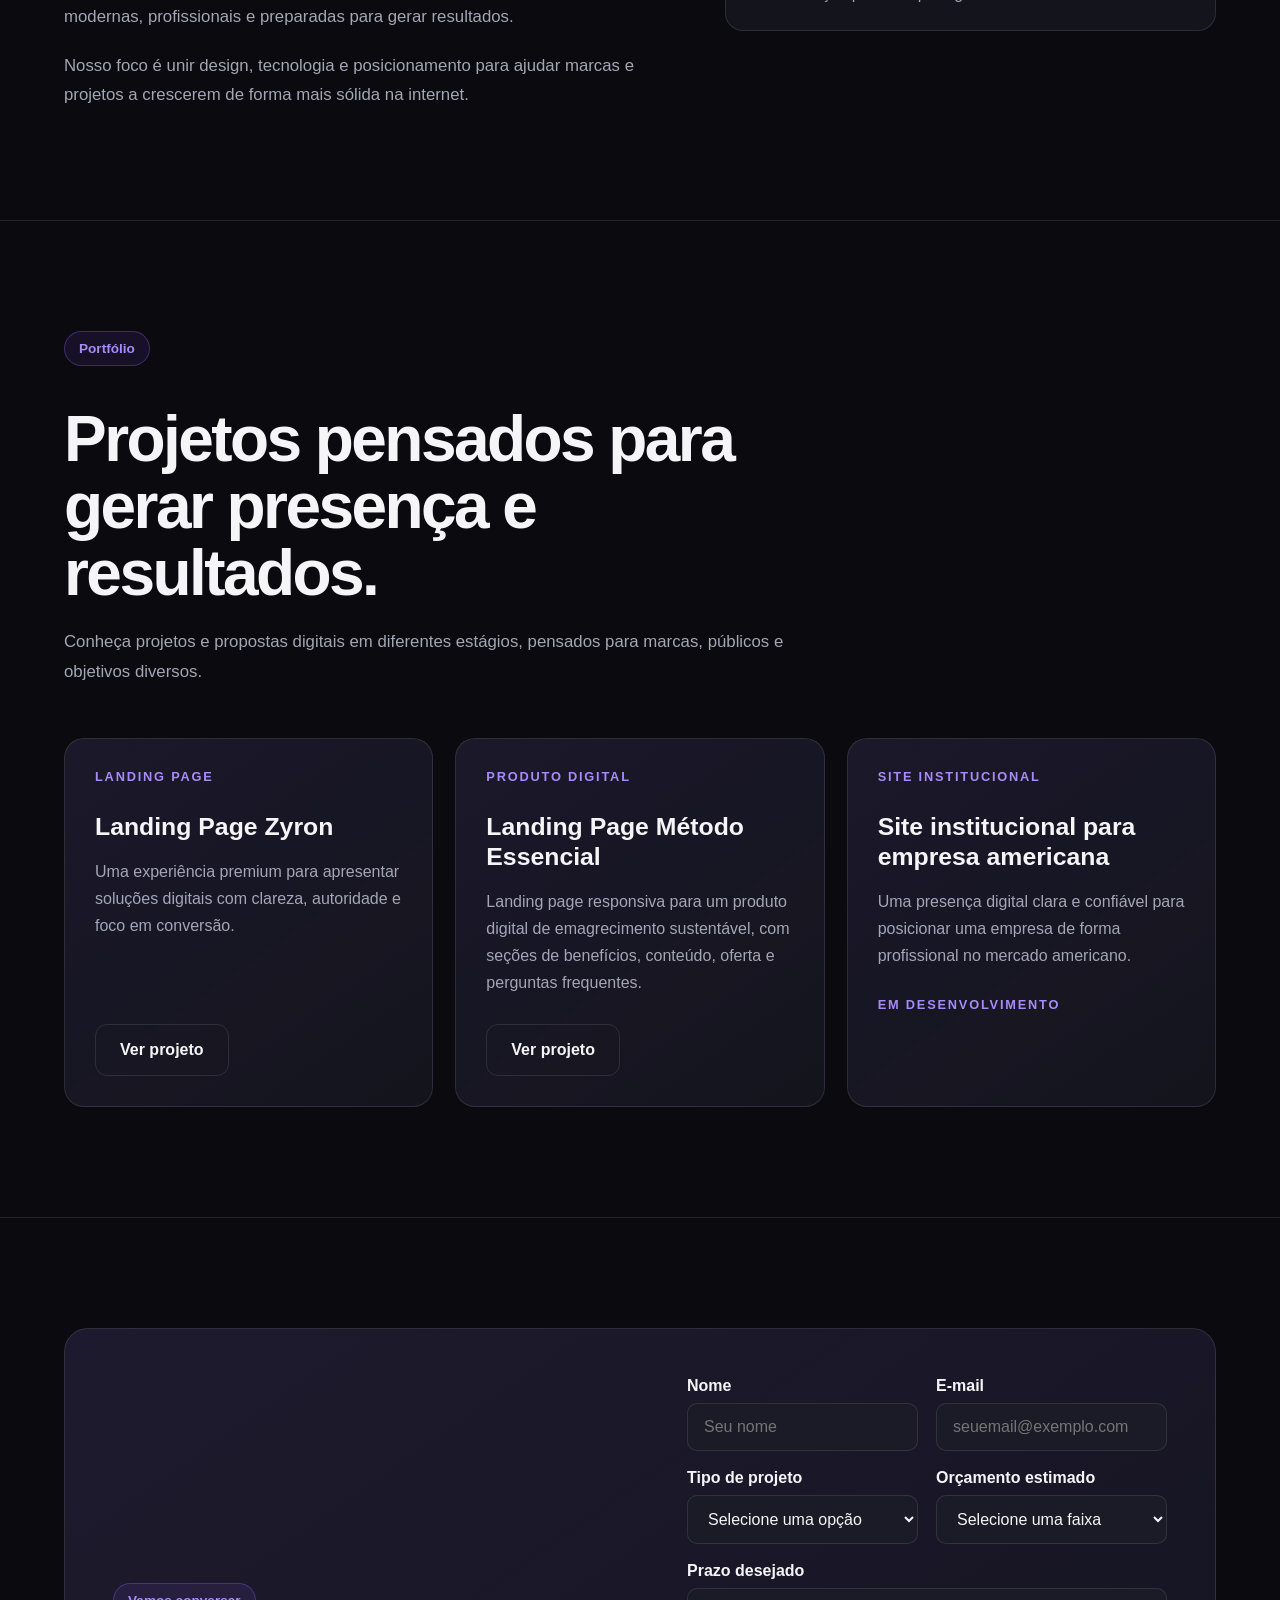
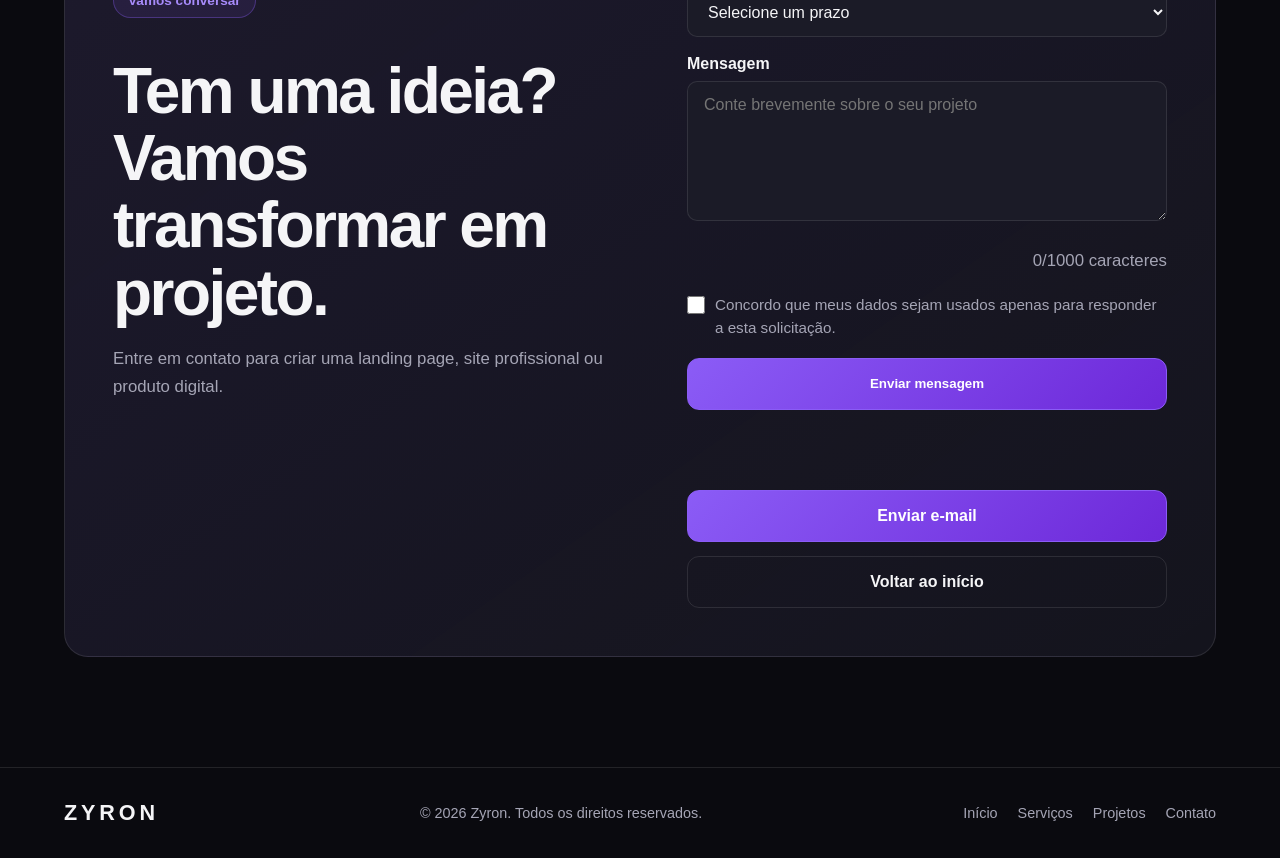
==== commit f5014cd1: "Adicionar seção de processo" ====
--- a/index.html
+++ b/index.html
@@ -194,9 +194,68 @@
       </div>
     </section>
 
-      <section class="about" id="sobre">
-  <div class="container about-content">
-    <div class="about-text">
+    <section class="process" id="processo" aria-labelledby="process-title">
+      <div class="container">
+        <div class="section-heading">
+          <span class="badge">Como funciona</span>
+          <h2 id="process-title">Do primeiro contato ao projeto publicado</h2>
+          <p>
+            Um processo claro, organizado e focado em transformar sua ideia em
+            uma presença digital profissional.
+          </p>
+        </div>
+
+        <ol class="process-grid">
+          <li class="process-step">
+            <span class="process-number" aria-hidden="true">01</span>
+            <div class="process-card">
+              <h3>Briefing</h3>
+              <p>
+                Entendemos seu negócio, público, objetivo e as principais
+                necessidades do projeto.
+              </p>
+            </div>
+          </li>
+
+          <li class="process-step">
+            <span class="process-number" aria-hidden="true">02</span>
+            <div class="process-card">
+              <h3>Planejamento</h3>
+              <p>
+                Definimos a estrutura da página, a comunicação e os elementos
+                necessários para alcançar o objetivo.
+              </p>
+            </div>
+          </li>
+
+          <li class="process-step">
+            <span class="process-number" aria-hidden="true">03</span>
+            <div class="process-card">
+              <h3>Desenvolvimento</h3>
+              <p>
+                Criamos o projeto com visual moderno, código responsivo e
+                atenção aos detalhes.
+              </p>
+            </div>
+          </li>
+
+          <li class="process-step">
+            <span class="process-number" aria-hidden="true">04</span>
+            <div class="process-card">
+              <h3>Revisão e publicação</h3>
+              <p>
+                Ajustamos os pontos finais, realizamos os testes e deixamos o
+                projeto pronto para ser publicado.
+              </p>
+            </div>
+          </li>
+        </ol>
+      </div>
+    </section>
+
+    <section class="about" id="sobre">
+      <div class="container about-content">
+        <div class="about-text">
       <span class="badge">Sobre a Zyron</span>
 
       <h2>Criamos presença digital com estratégia e qualidade.</h2>
@@ -264,13 +323,19 @@
           </article>
 
           <article class="project-card">
-            <span class="project-category">Fitness</span>
-            <h3>Landing Page para academia</h3>
-            <p>
-              Uma página dinâmica para destacar estrutura, modalidades e planos
-              de uma academia de forma profissional.
-            </p>
-            <span class="project-category">Em desenvolvimento</span>
+            <span class="project-category">Produto Digital</span>
+            <h3>Landing Page Método Essencial</h3>
+            <p>
+              Landing page responsiva para um produto digital de emagrecimento
+              sustentável, com seções de benefícios, conteúdo, oferta e
+              perguntas frequentes.
+            </p>
+            <a
+              href="./ebook-emagrecimento/"
+              class="button button-secondary"
+            >
+              Ver projeto
+            </a>
           </article>
 
           <article class="project-card">
@@ -315,6 +380,8 @@
                   id="contact-name"
                   name="name"
                   autocomplete="name"
+                  autocapitalize="words"
+                  spellcheck="false"
                   minlength="2"
                   maxlength="80"
                   placeholder="Seu nome"
@@ -329,6 +396,9 @@
                   id="contact-email"
                   name="email"
                   autocomplete="email"
+                  inputmode="email"
+                  autocapitalize="none"
+                  spellcheck="false"
                   maxlength="120"
                   placeholder="seuemail@exemplo.com"
                   required
@@ -380,6 +450,8 @@
                 id="contact-message"
                 name="message"
                 rows="5"
+                autocapitalize="sentences"
+                spellcheck="true"
                 minlength="10"
                 maxlength="1000"
                 placeholder="Conte brevemente sobre o seu projeto"
--- a/style.css
+++ b/style.css
@@ -366,9 +366,125 @@
   line-height: 1.7;
 }
 
+.process {
+  padding: 110px 0;
+  overflow: hidden;
+  border-top: 1px solid var(--border);
+  background:
+    radial-gradient(circle at 85% 20%, rgba(139, 92, 246, 0.12), transparent 28%),
+    var(--background);
+}
+
+.process-grid {
+  display: grid;
+  grid-template-columns: repeat(4, minmax(0, 1fr));
+  gap: 22px;
+  list-style: none;
+}
+
+.process-step {
+  position: relative;
+  min-width: 0;
+}
+
+.process-step:not(:last-child)::after {
+  position: absolute;
+  top: 27px;
+  left: calc(50% + 36px);
+  width: calc(100% - 50px);
+  height: 2px;
+  background: linear-gradient(90deg, var(--primary), rgba(139, 92, 246, 0.18));
+  content: "";
+}
+
+.process-number {
+  position: relative;
+  z-index: 1;
+  width: 56px;
+  height: 56px;
+  display: grid;
+  place-items: center;
+  margin: 0 auto 22px;
+  border: 5px solid var(--background);
+  border-radius: 50%;
+  background: var(--primary);
+  box-shadow: 0 12px 28px rgba(139, 92, 246, 0.24);
+  color: var(--text);
+  font-size: 0.78rem;
+  font-weight: 800;
+  letter-spacing: 0.12em;
+}
+
+.process-card {
+  min-height: 250px;
+  padding: 28px;
+  border: 1px solid var(--border);
+  border-radius: 20px;
+  background: var(--surface);
+  box-shadow: 0 16px 36px rgba(0, 0, 0, 0.16);
+  text-align: center;
+}
+
+.process-card h3 {
+  font-size: 1.35rem;
+  line-height: 1.25;
+}
+
+.process-card p {
+  margin-top: 16px;
+  color: var(--text-muted);
+  line-height: 1.7;
+}
+
 @media (max-width: 900px) {
   .services-grid {
     grid-template-columns: 1fr;
+  }
+
+  .process-grid {
+    grid-template-columns: repeat(2, minmax(0, 1fr));
+  }
+
+  .process-step:nth-child(2)::after {
+    display: none;
+  }
+}
+
+@media (max-width: 560px) {
+  .process {
+    padding: 80px 0;
+  }
+
+  .process-grid {
+    grid-template-columns: 1fr;
+  }
+
+  .process-step {
+    display: grid;
+    grid-template-columns: 48px minmax(0, 1fr);
+    gap: 16px;
+    align-items: start;
+  }
+
+  .process-step:not(:last-child)::after {
+    display: block;
+    top: 48px;
+    left: 23px;
+    width: 2px;
+    height: calc(100% - 4px);
+  }
+
+  .process-number {
+    width: 48px;
+    height: 48px;
+    margin: 0;
+    border-width: 4px;
+  }
+
+  .process-card {
+    min-height: auto;
+    padding: 24px 22px;
+    text-align: left;
   }
 }
 .reveal {
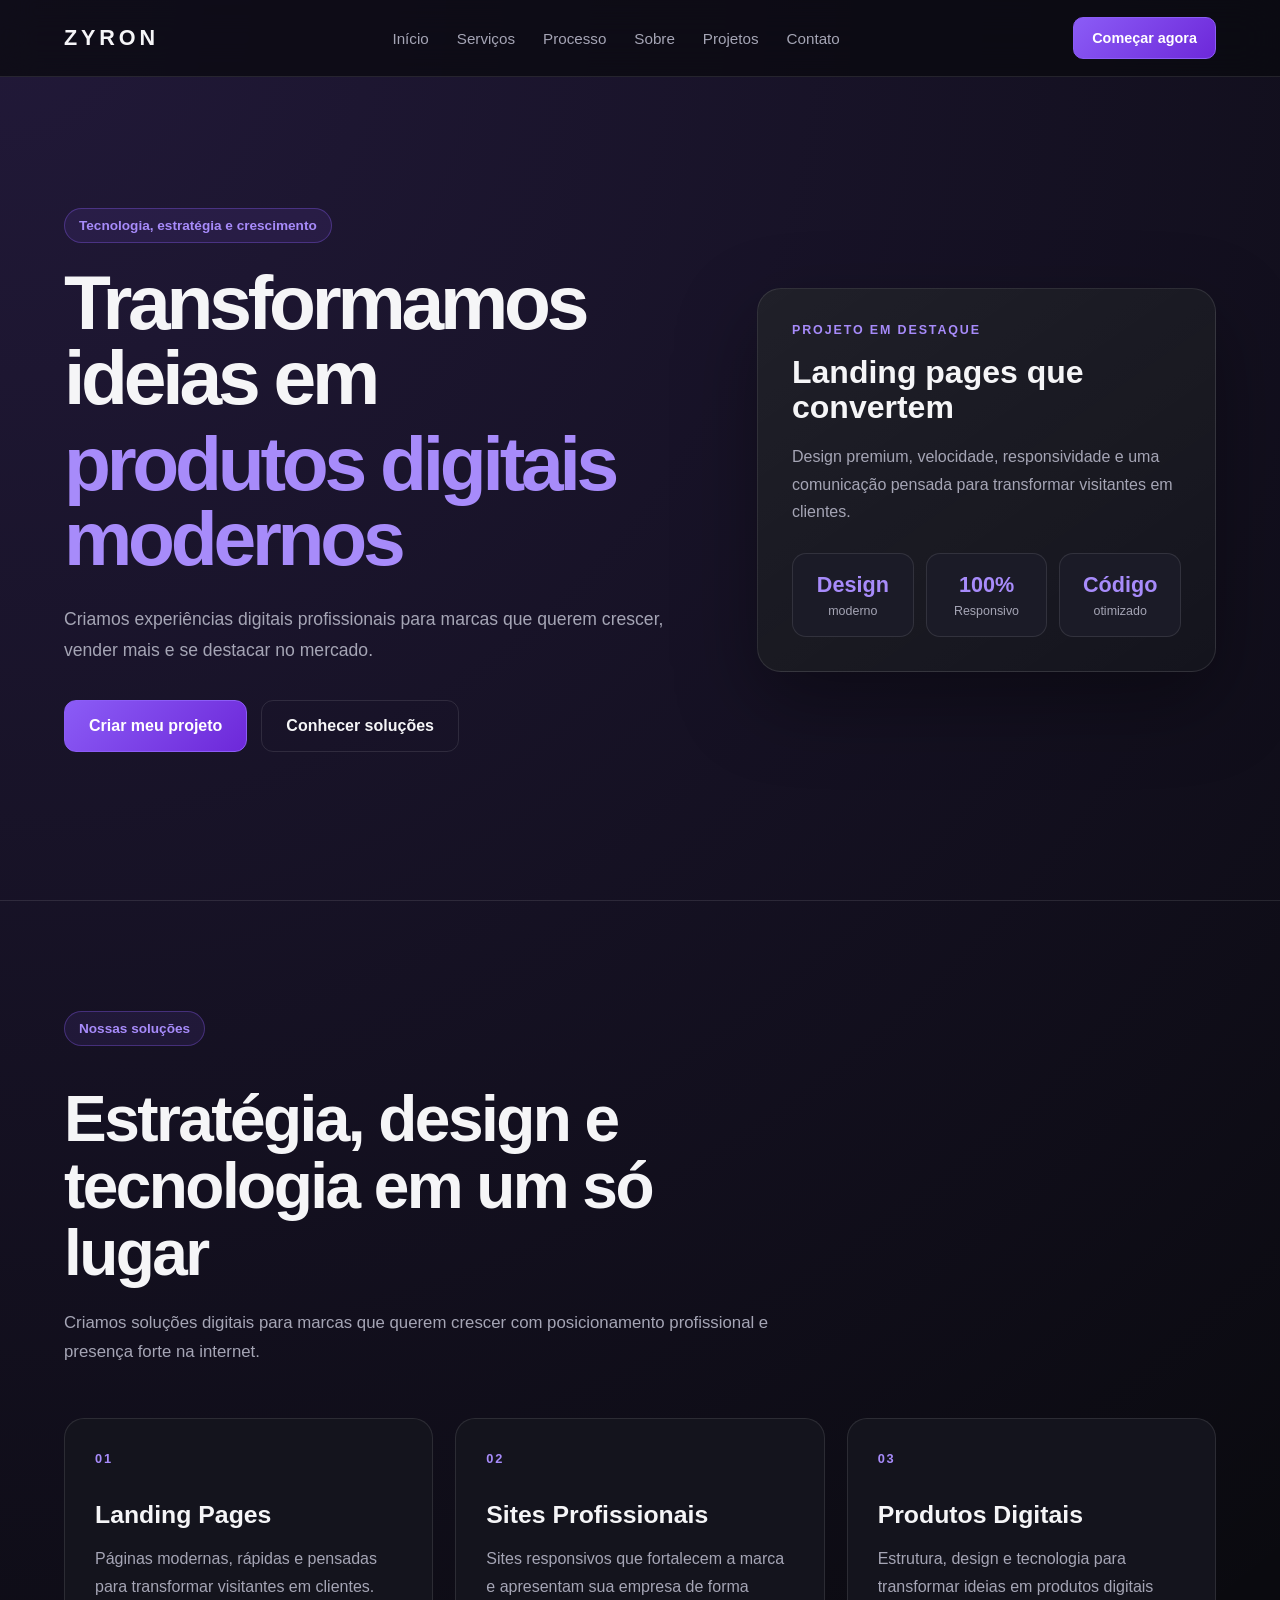
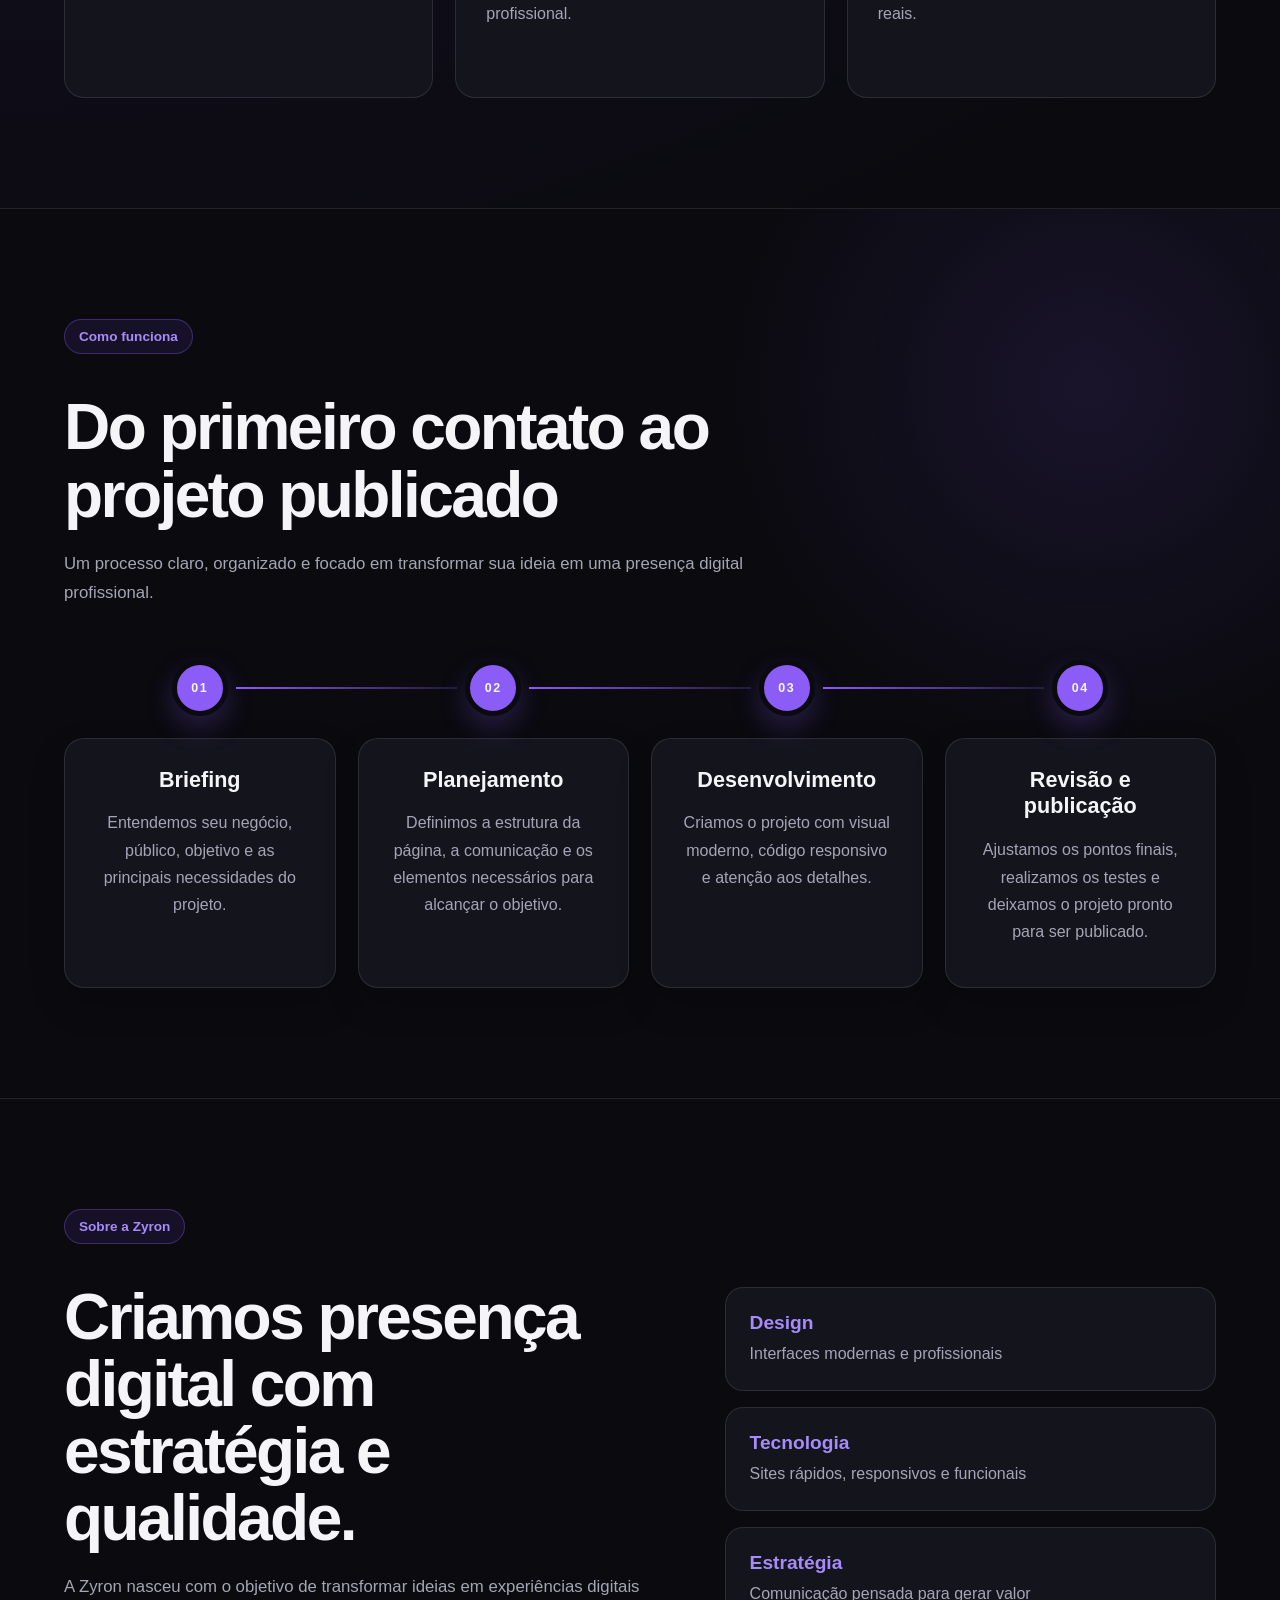
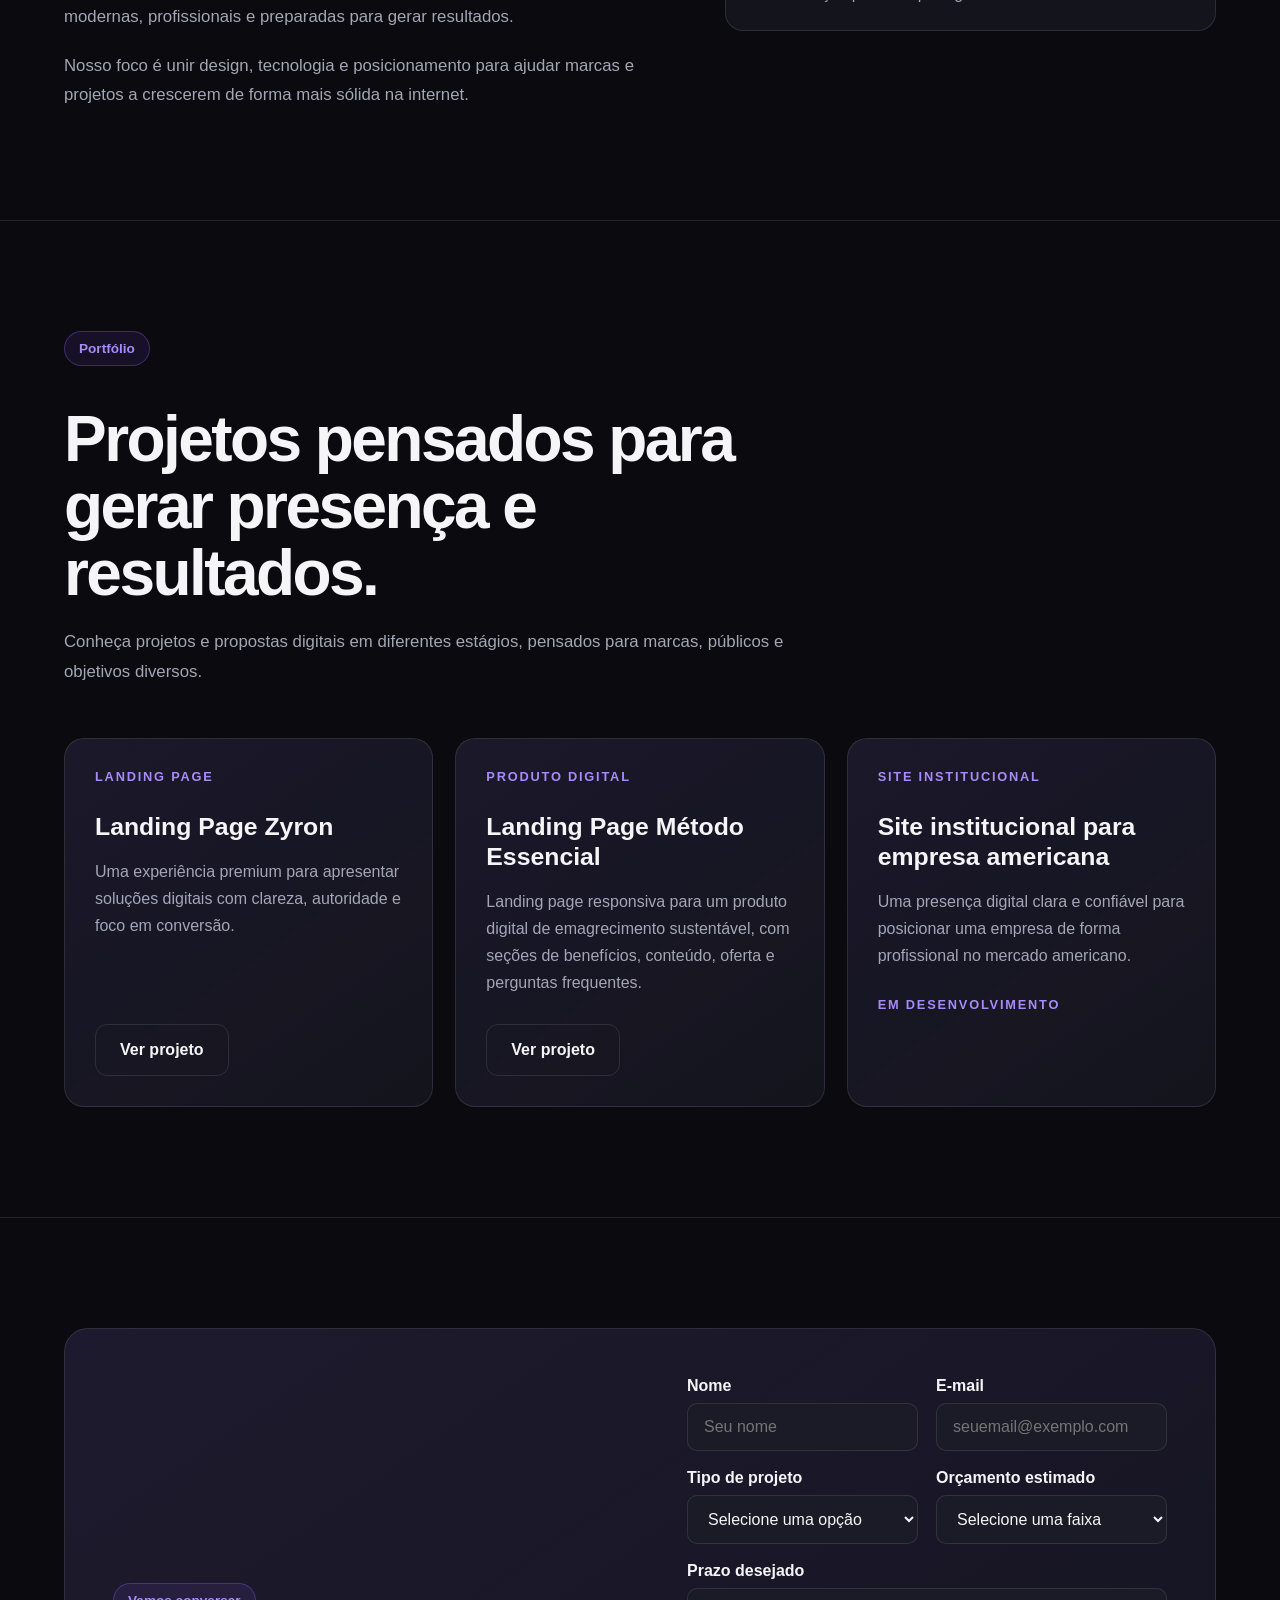
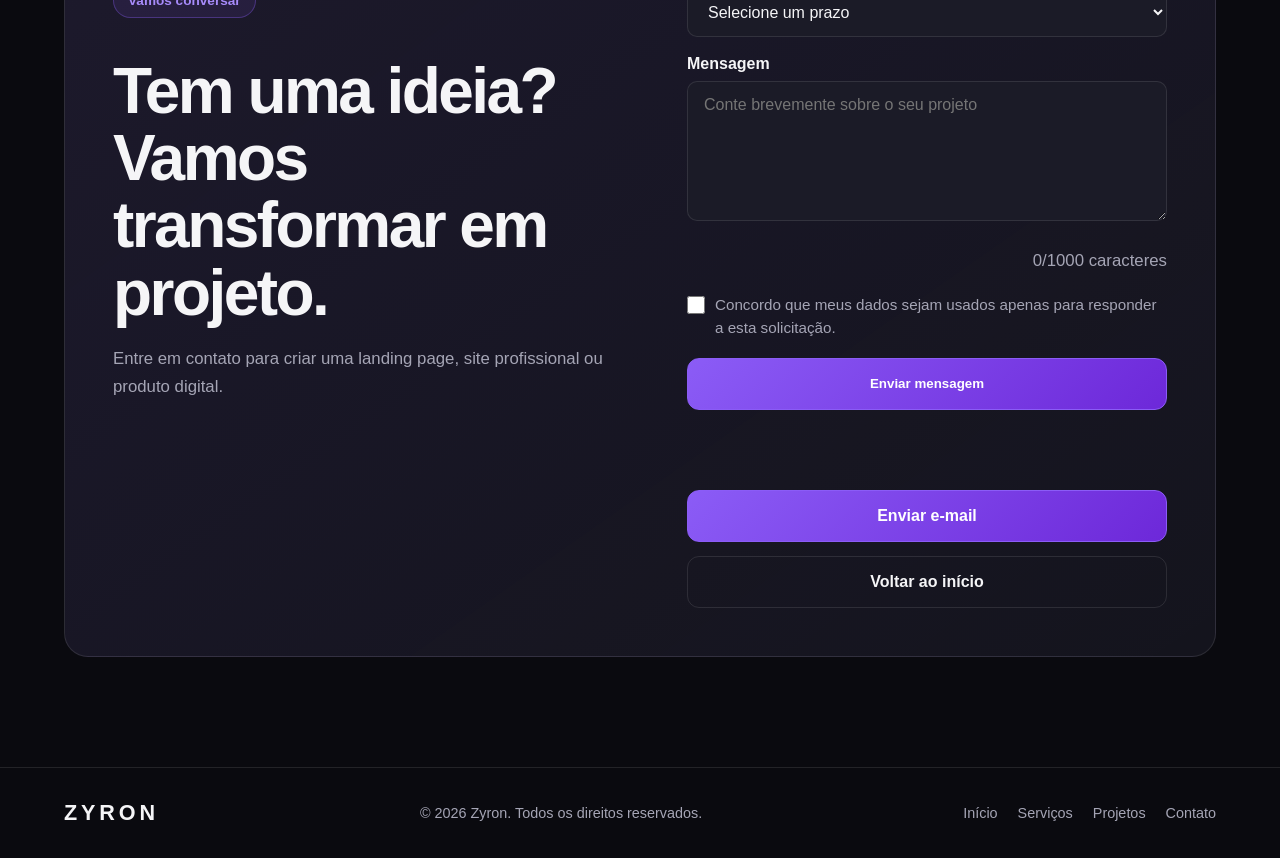
==== commit 2f0cecf6: "Adicionar processo ao menu" ====
--- a/index.html
+++ b/index.html
@@ -85,6 +85,7 @@
 <nav class="menu" id="menu-principal" aria-label="Navegação principal">
           <a href="#inicio">Início</a>
           <a href="#servicos">Serviços</a>
+          <a href="#processo">Processo</a>
           <a href="#sobre">Sobre</a>
           <a href="#projetos">Projetos</a>
           <a href="#contato">Contato</a>
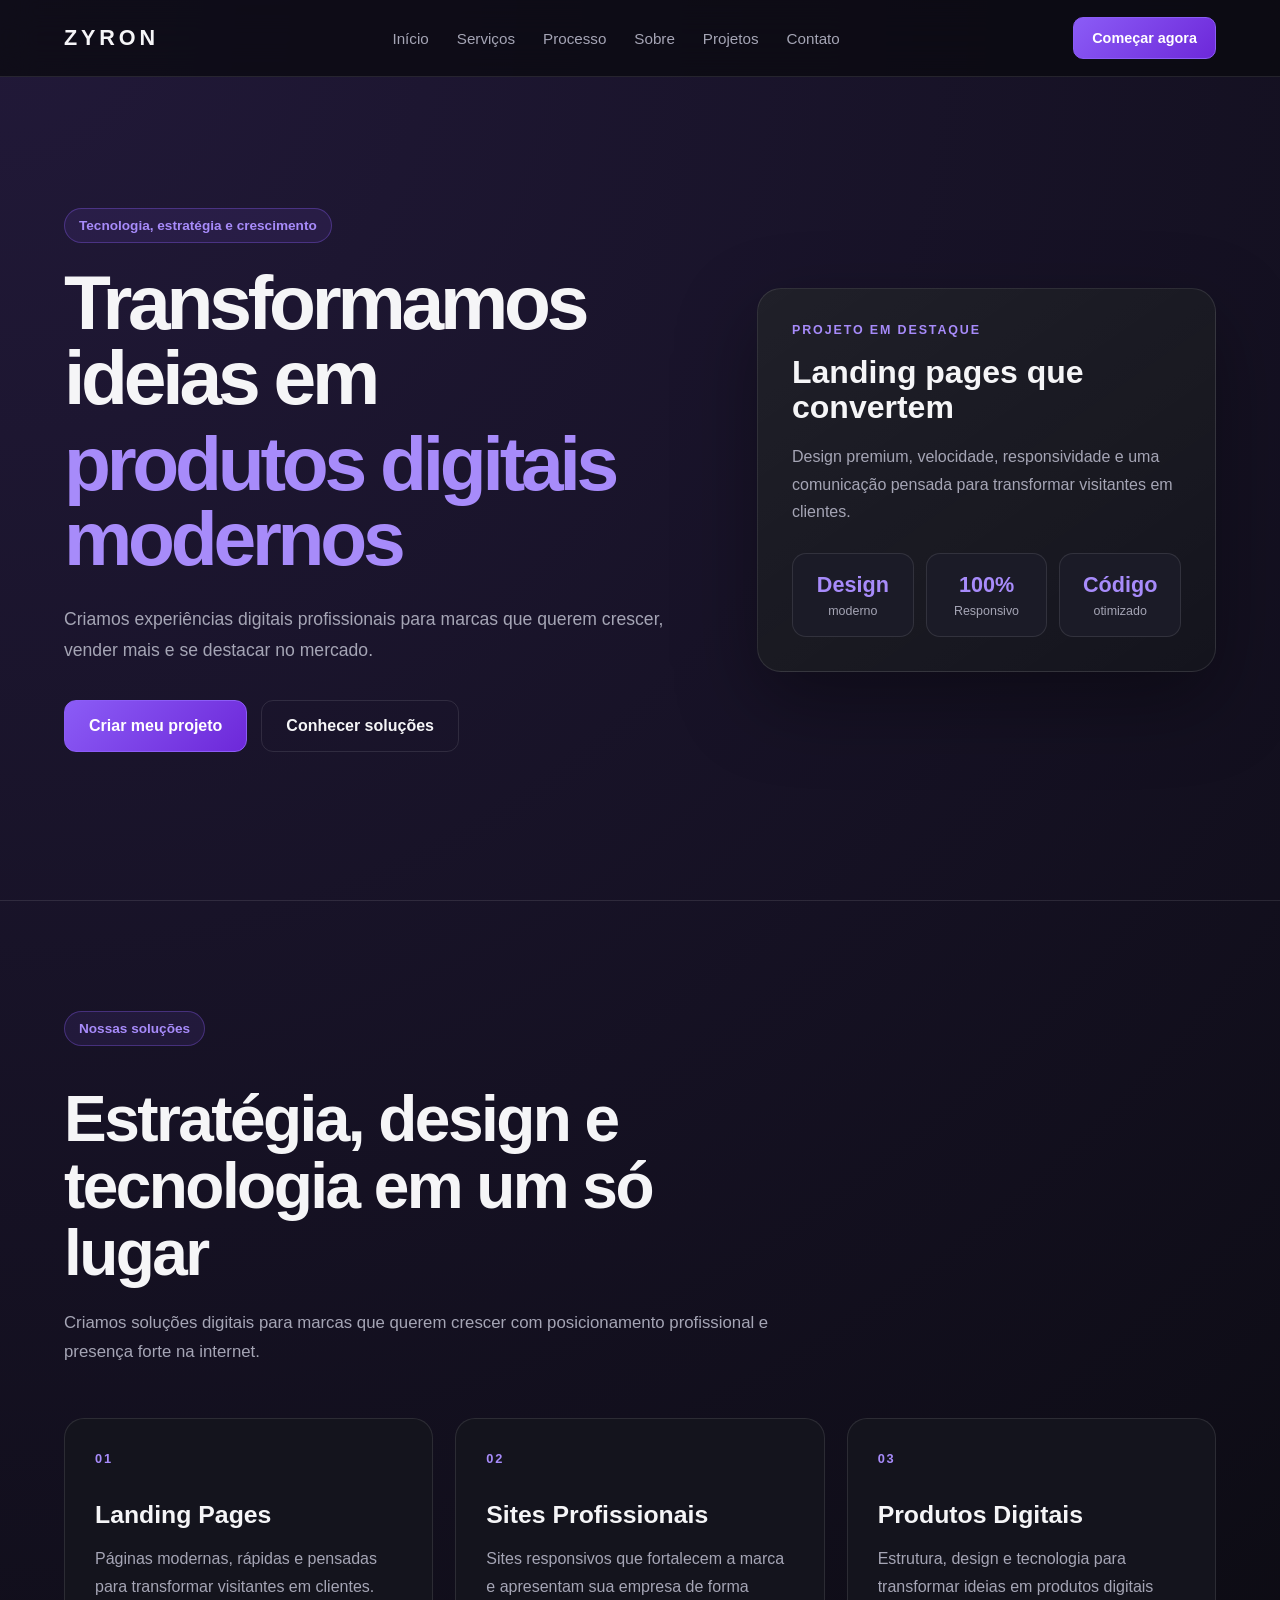
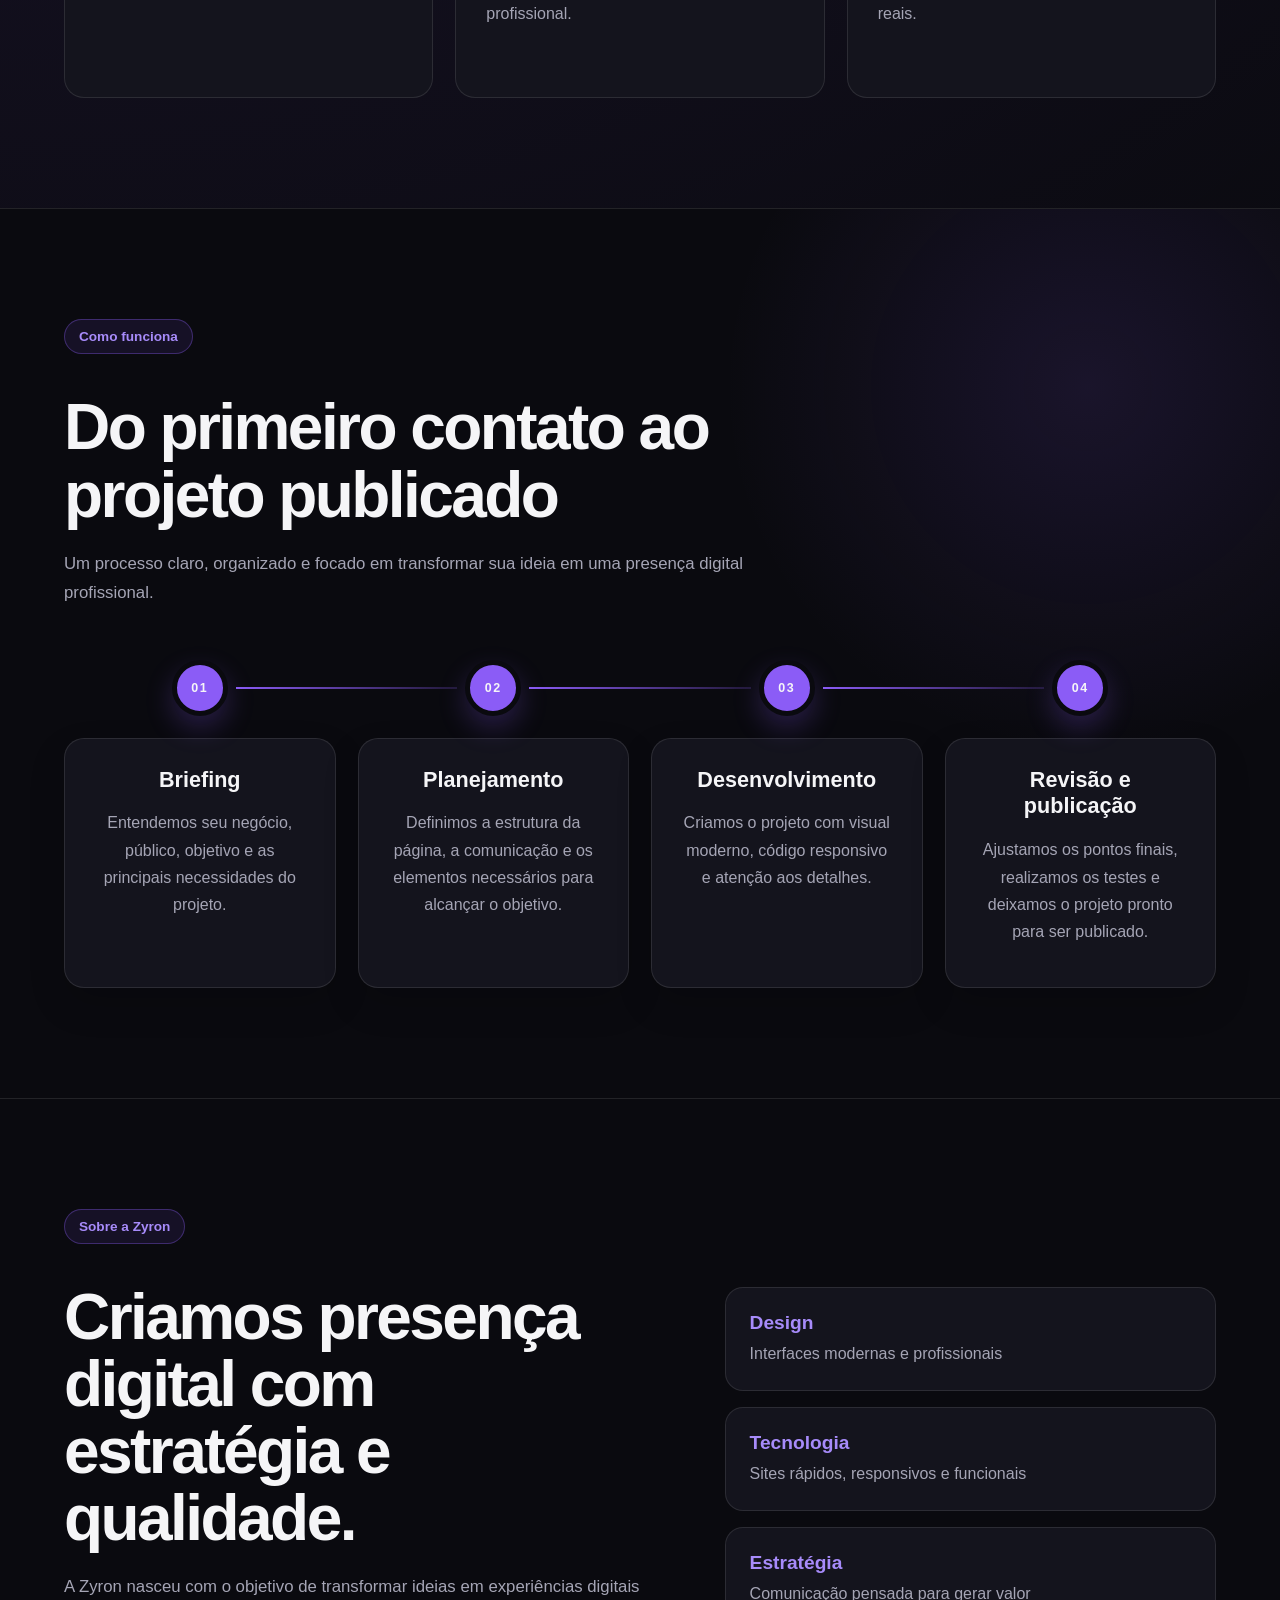
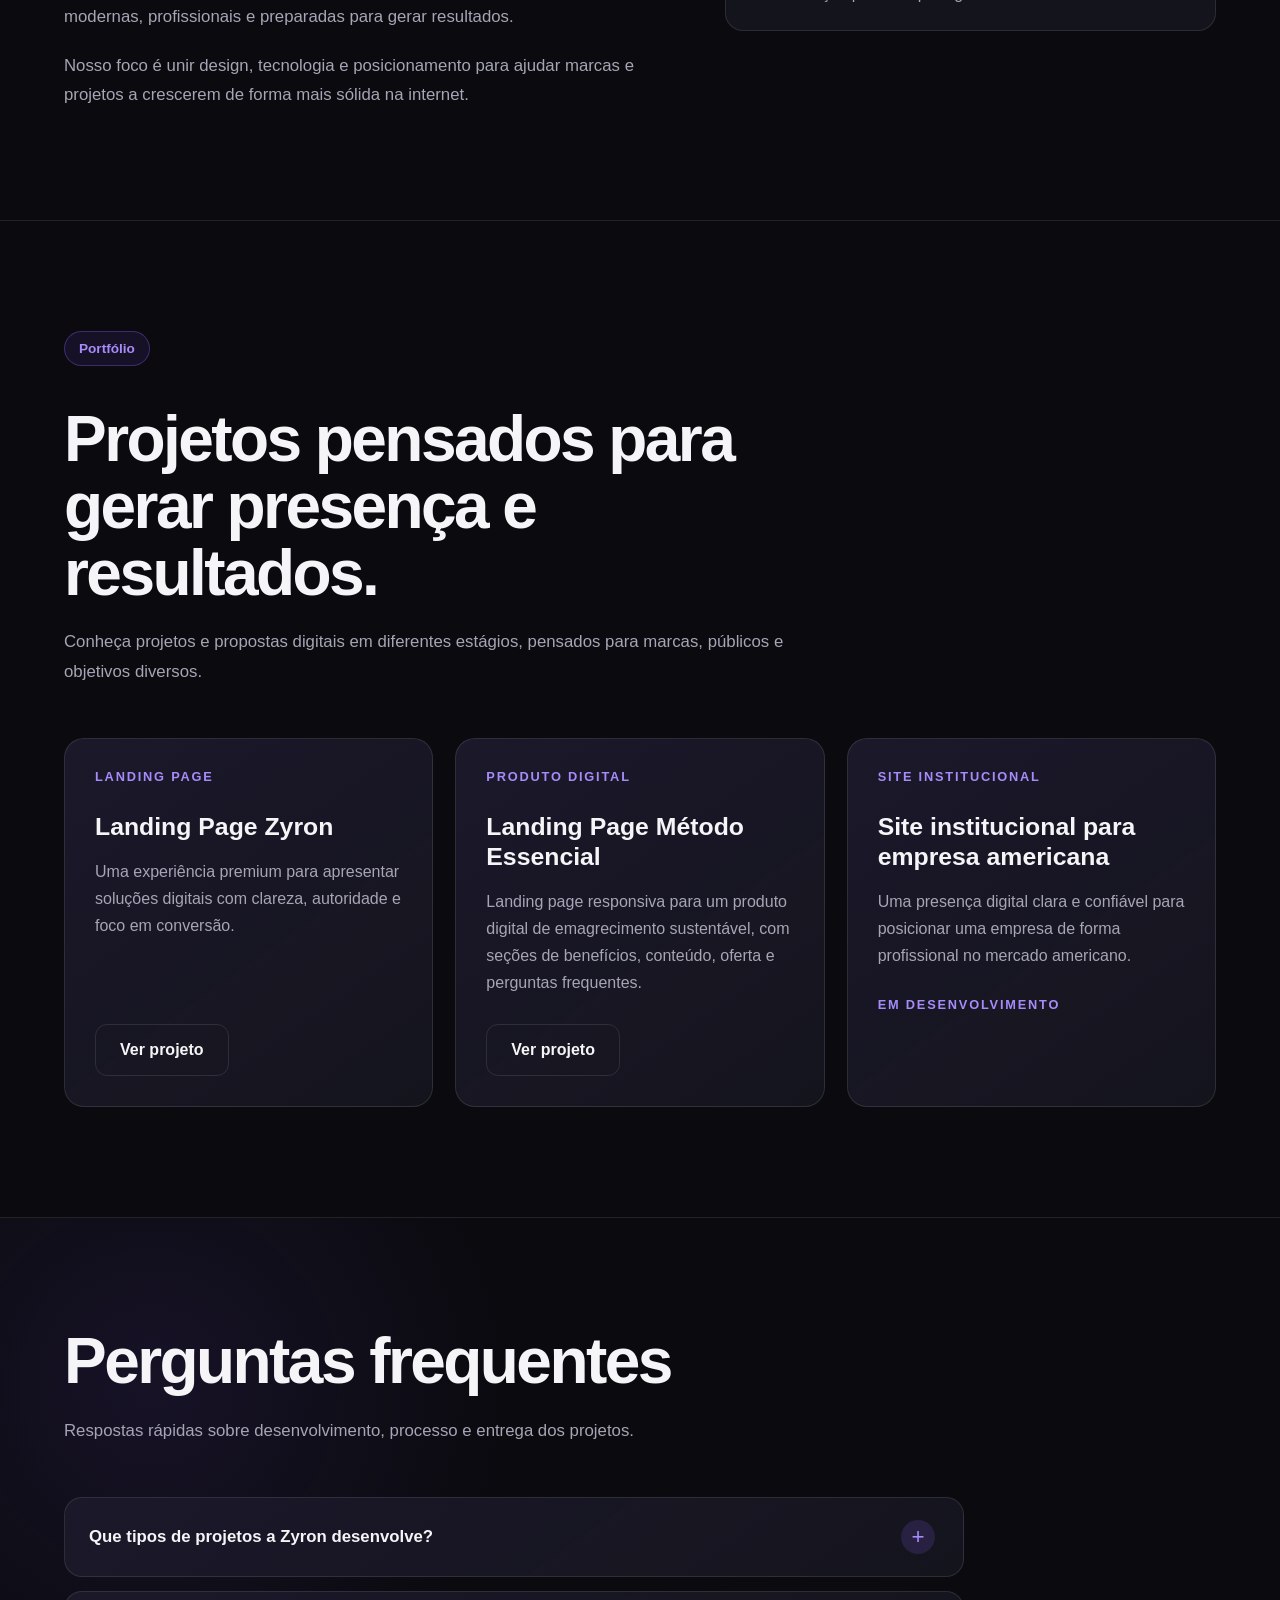
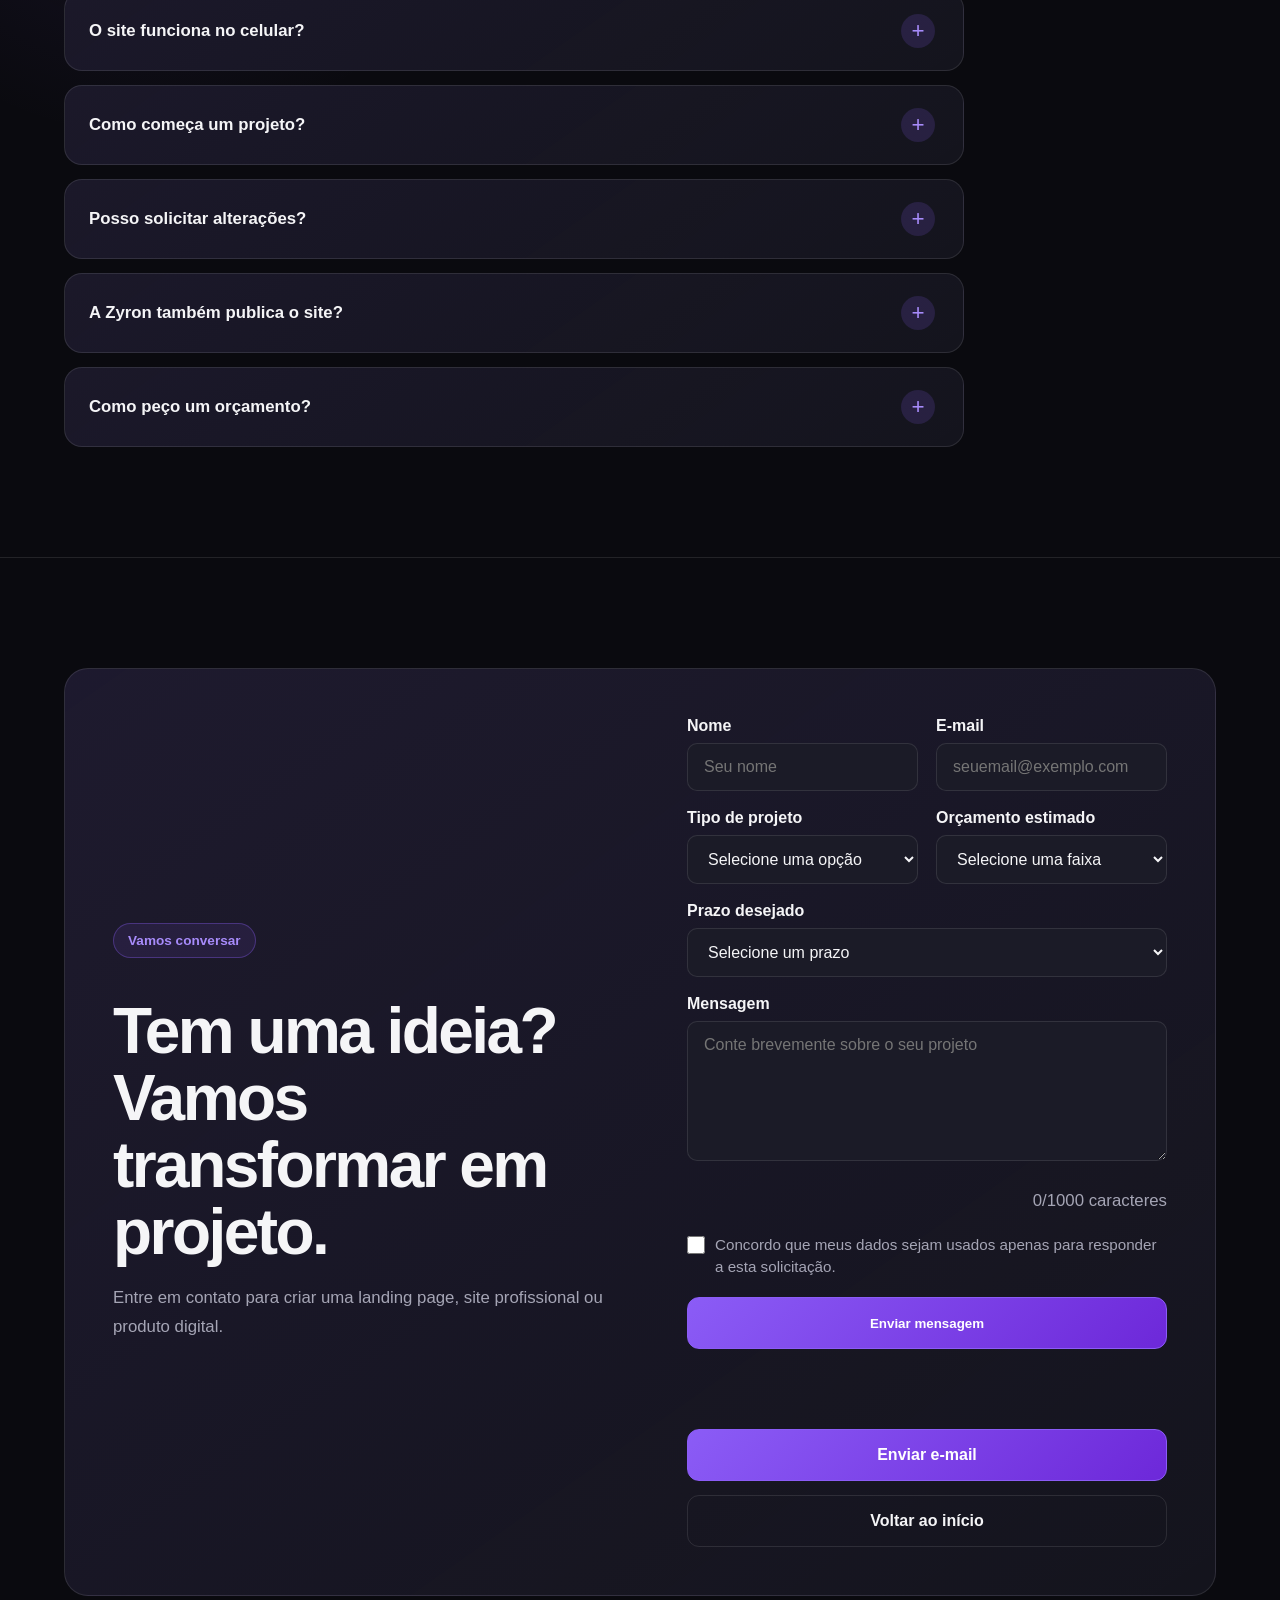
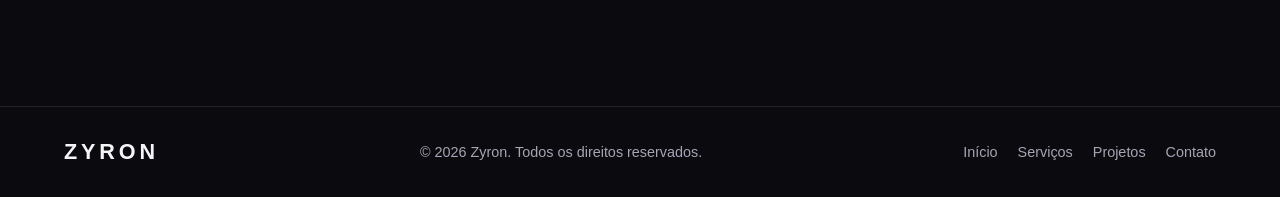
==== commit 2e77163b: "Adicionar perguntas frequentes" ====
--- a/index.html
+++ b/index.html
@@ -348,6 +348,81 @@
             </p>
             <span class="project-category">Em desenvolvimento</span>
           </article>
+        </div>
+      </div>
+    </section>
+
+    <section class="faq" id="faq" aria-labelledby="faq-title">
+      <div class="container">
+        <header class="section-heading faq-heading">
+          <h2 id="faq-title">Perguntas frequentes</h2>
+          <p>
+            Respostas rápidas sobre desenvolvimento, processo e entrega dos
+            projetos.
+          </p>
+        </header>
+
+        <div class="faq-list">
+          <details class="faq-item">
+            <summary>Que tipos de projetos a Zyron desenvolve?</summary>
+            <div class="faq-answer">
+              <p>
+                Landing pages, sites institucionais e páginas para produtos
+                digitais, sempre com foco em responsividade, clareza e
+                experiência do usuário.
+              </p>
+            </div>
+          </details>
+
+          <details class="faq-item">
+            <summary>O site funciona no celular?</summary>
+            <div class="faq-answer">
+              <p>
+                Sim. Os projetos são desenvolvidos para funcionar em
+                computadores, tablets e celulares.
+              </p>
+            </div>
+          </details>
+
+          <details class="faq-item">
+            <summary>Como começa um projeto?</summary>
+            <div class="faq-answer">
+              <p>
+                O processo começa com um briefing para entender o negócio, o
+                público, os objetivos e as necessidades do projeto.
+              </p>
+            </div>
+          </details>
+
+          <details class="faq-item">
+            <summary>Posso solicitar alterações?</summary>
+            <div class="faq-answer">
+              <p>
+                Sim. As revisões são alinhadas conforme o escopo definido para o
+                projeto.
+              </p>
+            </div>
+          </details>
+
+          <details class="faq-item">
+            <summary>A Zyron também publica o site?</summary>
+            <div class="faq-answer">
+              <p>
+                A publicação pode fazer parte do projeto, conforme a plataforma,
+                hospedagem e estrutura escolhidas.
+              </p>
+            </div>
+          </details>
+
+          <details class="faq-item">
+            <summary>Como peço um orçamento?</summary>
+            <div class="faq-answer">
+              <p>
+                Preencha o formulário de contato com o tipo de projeto,
+                orçamento estimado, prazo desejado e uma breve descrição.
+              </p>
+            </div>
+          </details>
         </div>
       </div>
     </section>
--- a/style.css
+++ b/style.css
@@ -562,6 +562,107 @@
   }
 }
 
+.faq {
+  padding: 110px 0;
+  border-top: 1px solid var(--border);
+  background:
+    radial-gradient(circle at 12% 18%, rgba(139, 92, 246, 0.1), transparent 26%),
+    var(--background);
+}
+
+.faq-heading h2 {
+  margin-top: 0;
+}
+
+.faq-list {
+  max-width: 900px;
+  display: grid;
+  gap: 14px;
+}
+
+.faq-item {
+  overflow: hidden;
+  border: 1px solid var(--border);
+  border-radius: 18px;
+  background:
+    linear-gradient(145deg, rgba(139, 92, 246, 0.06), transparent),
+    var(--surface);
+}
+
+.faq-item summary {
+  display: grid;
+  grid-template-columns: minmax(0, 1fr) 38px;
+  gap: 18px;
+  align-items: center;
+  padding: 22px 24px;
+  color: var(--text);
+  cursor: pointer;
+  font-size: 1.05rem;
+  font-weight: 700;
+  line-height: 1.4;
+  list-style: none;
+}
+
+.faq-item summary::-webkit-details-marker {
+  display: none;
+}
+
+.faq-item summary::marker {
+  content: "";
+}
+
+.faq-item summary::after {
+  width: 34px;
+  height: 34px;
+  display: grid;
+  place-items: center;
+  border-radius: 50%;
+  background: rgba(139, 92, 246, 0.16);
+  color: var(--primary-light);
+  content: "+";
+  font-size: 1.4rem;
+  font-weight: 500;
+  line-height: 1;
+}
+
+.faq-item[open] summary {
+  color: var(--primary-light);
+}
+
+.faq-item[open] summary::after {
+  transform: rotate(45deg);
+}
+
+.faq-item summary:focus-visible {
+  outline: 3px solid var(--primary);
+  outline-offset: -3px;
+}
+
+.faq-answer {
+  padding: 0 80px 24px 24px;
+}
+
+.faq-answer p {
+  color: var(--text-muted);
+  line-height: 1.7;
+}
+
+@media (max-width: 700px) {
+  .faq {
+    padding: 80px 0;
+  }
+
+  .faq-item summary {
+    grid-template-columns: minmax(0, 1fr) 34px;
+    gap: 14px;
+    padding: 20px;
+  }
+
+  .faq-answer {
+    padding: 0 20px 22px;
+  }
+}
+
 .contact {
   padding: 110px 0;
   border-top: 1px solid var(--border);
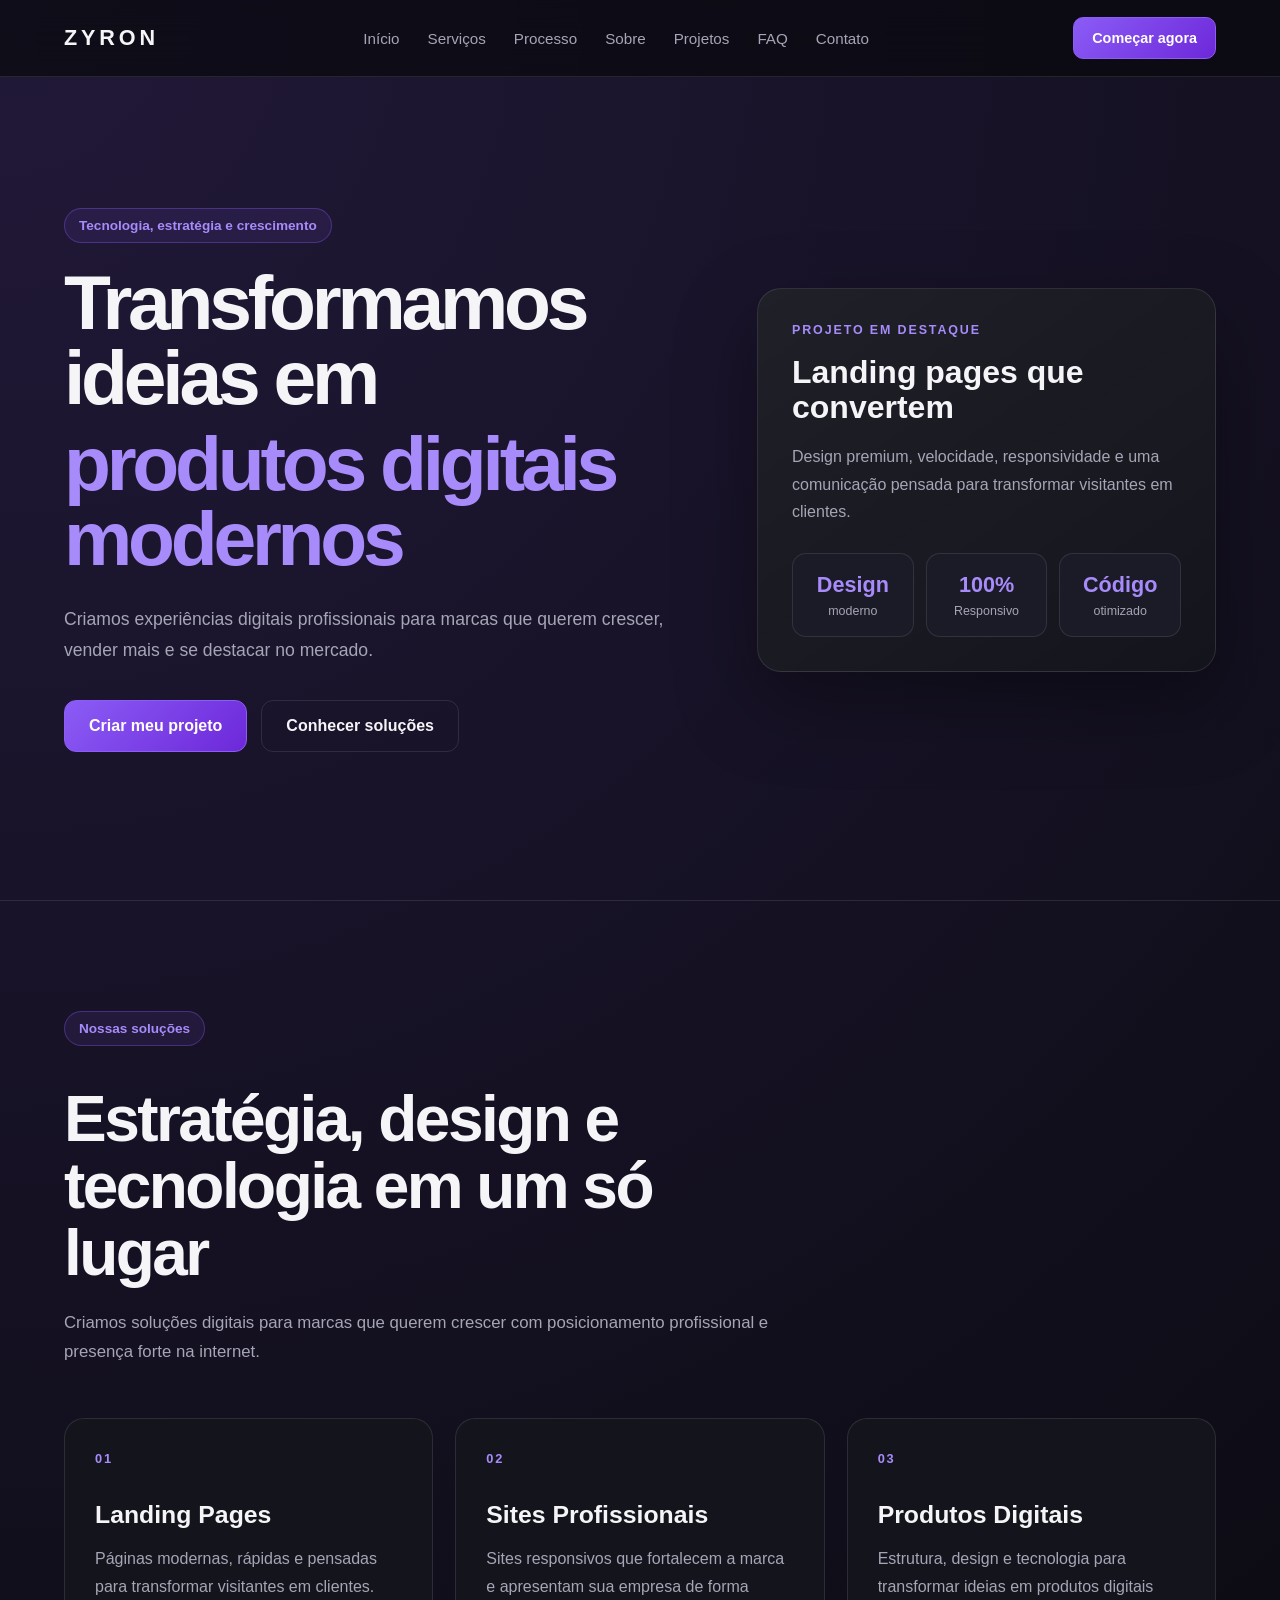
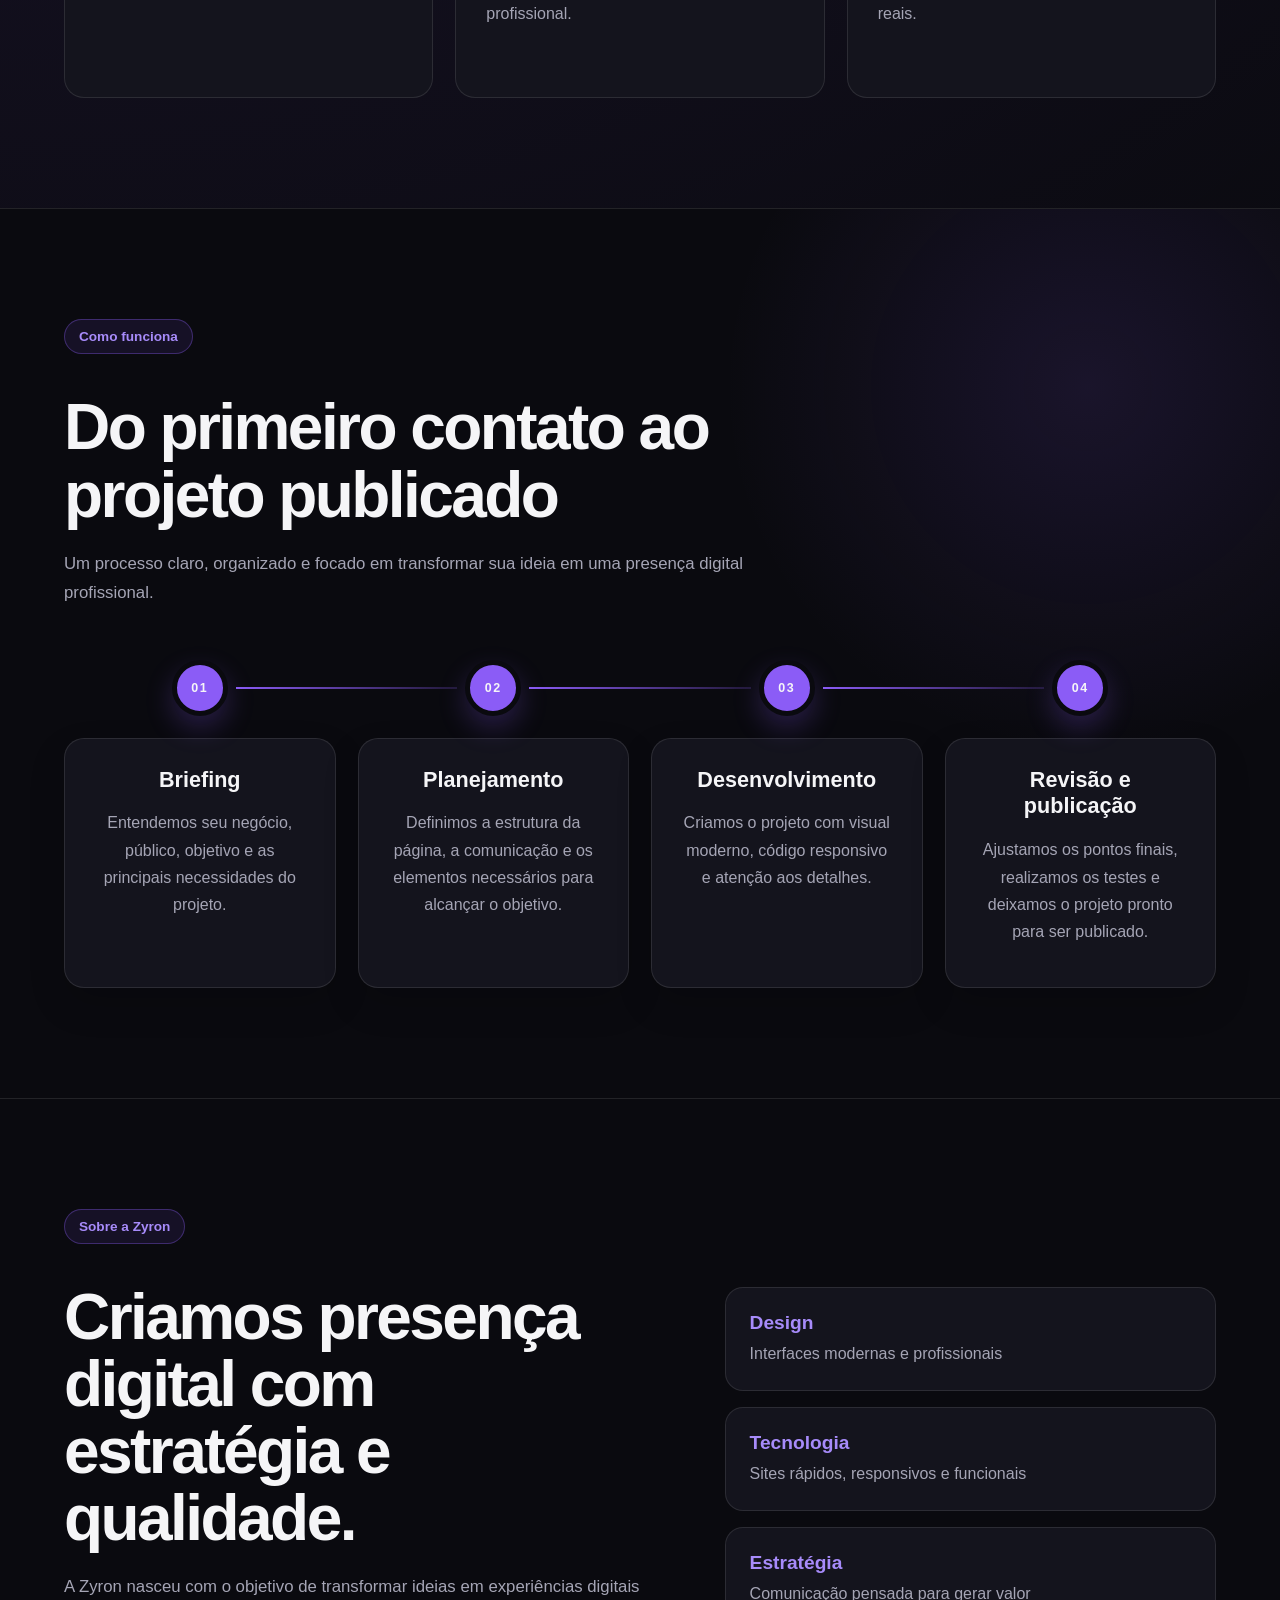
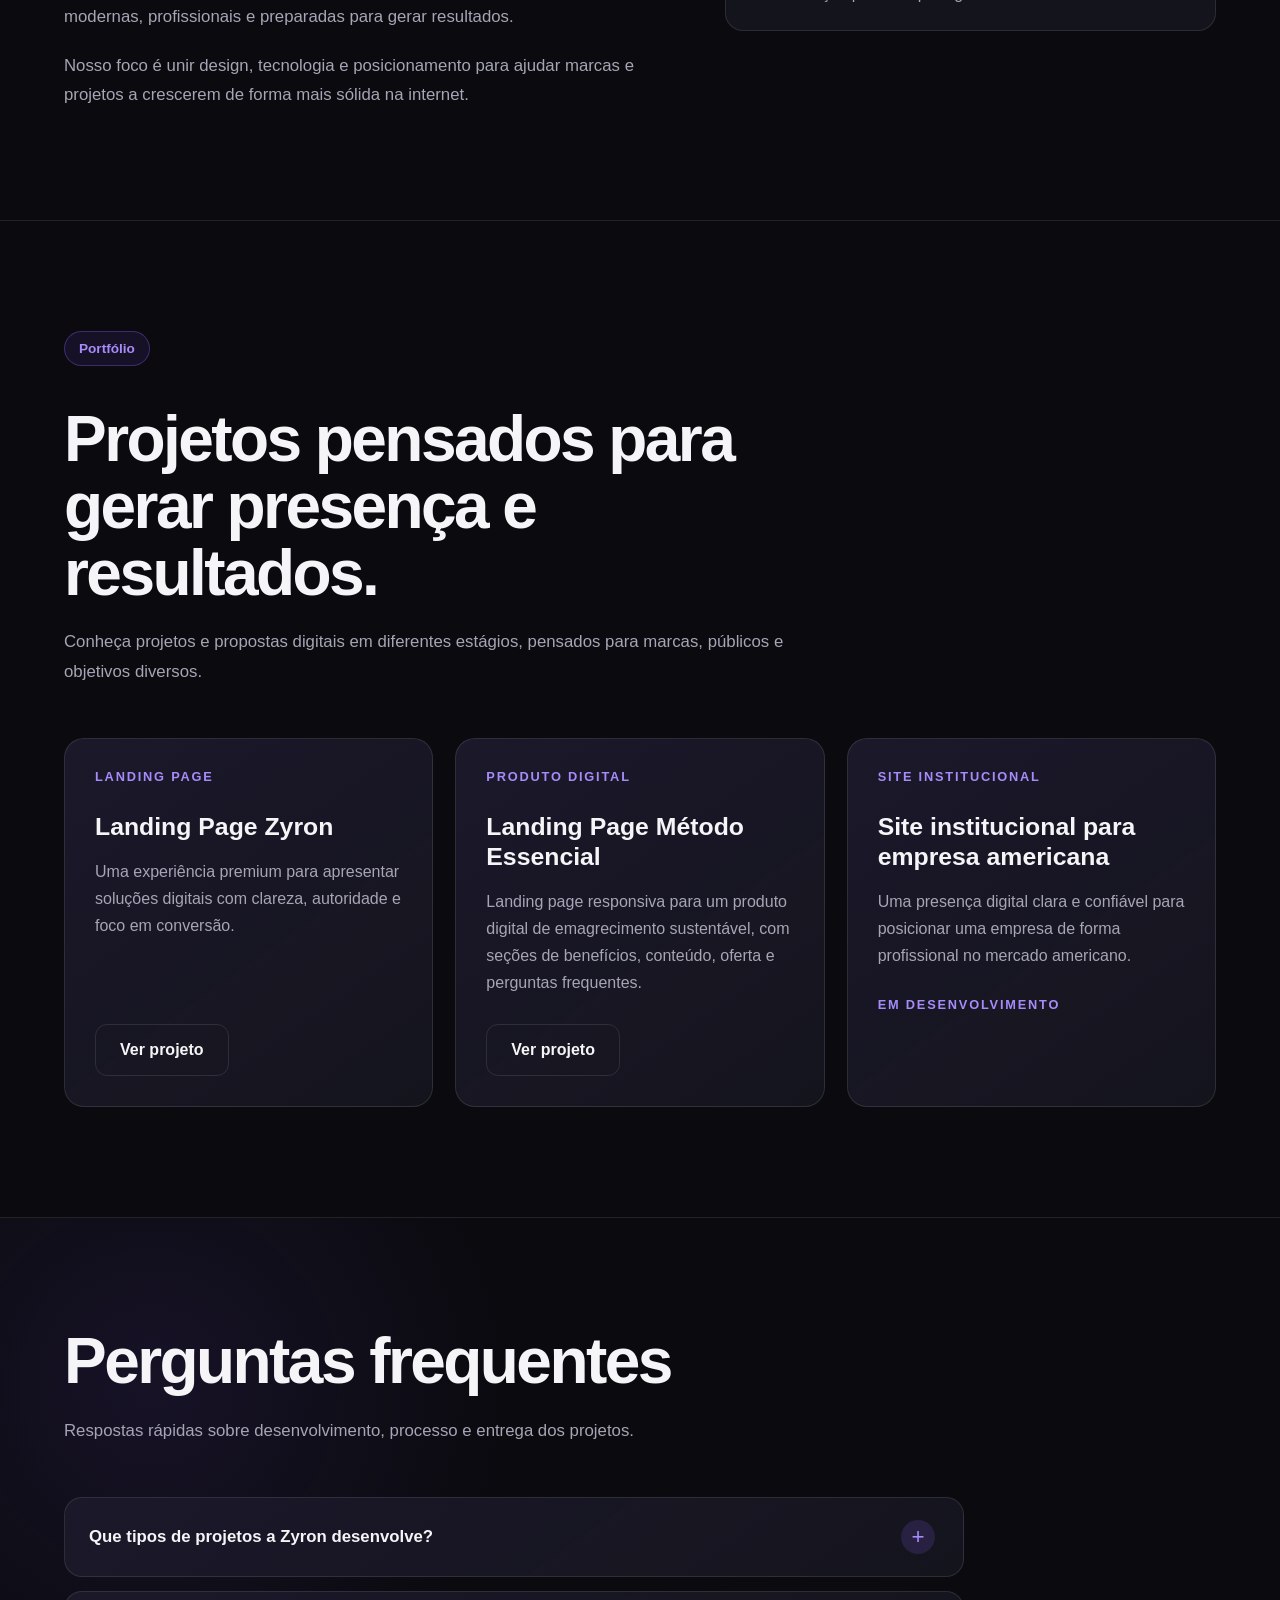
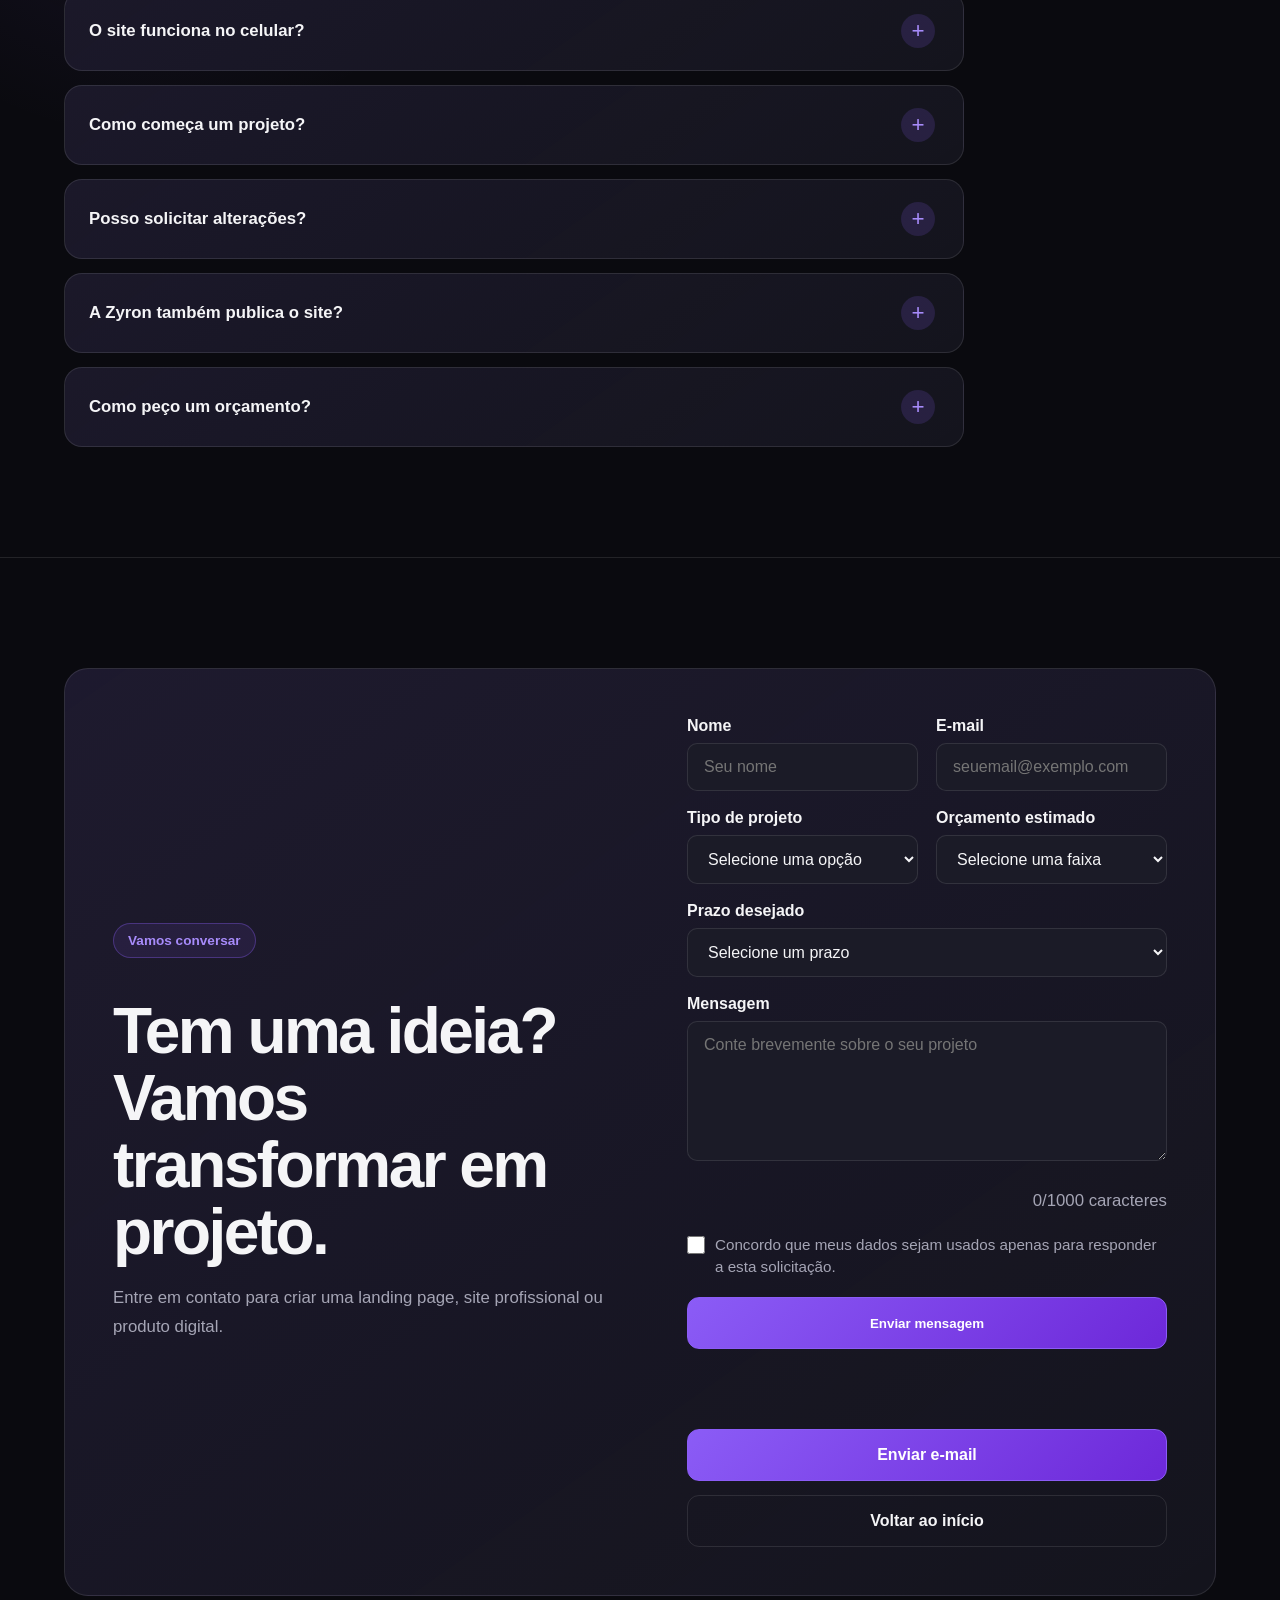
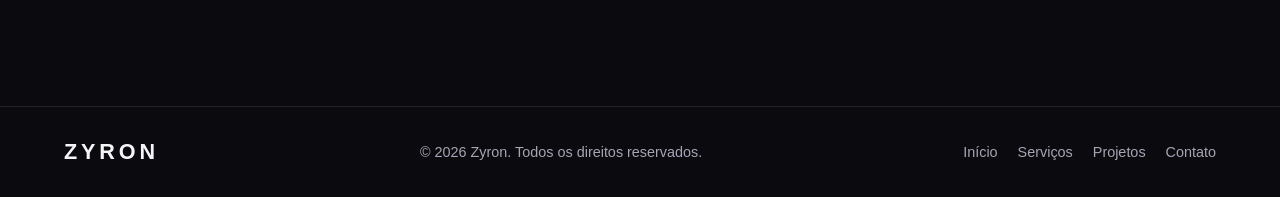
==== commit fc66255a: "Adicionar FAQ ao menu" ====
--- a/index.html
+++ b/index.html
@@ -88,6 +88,7 @@
           <a href="#processo">Processo</a>
           <a href="#sobre">Sobre</a>
           <a href="#projetos">Projetos</a>
+          <a href="#faq">FAQ</a>
           <a href="#contato">Contato</a>
         </nav>
 
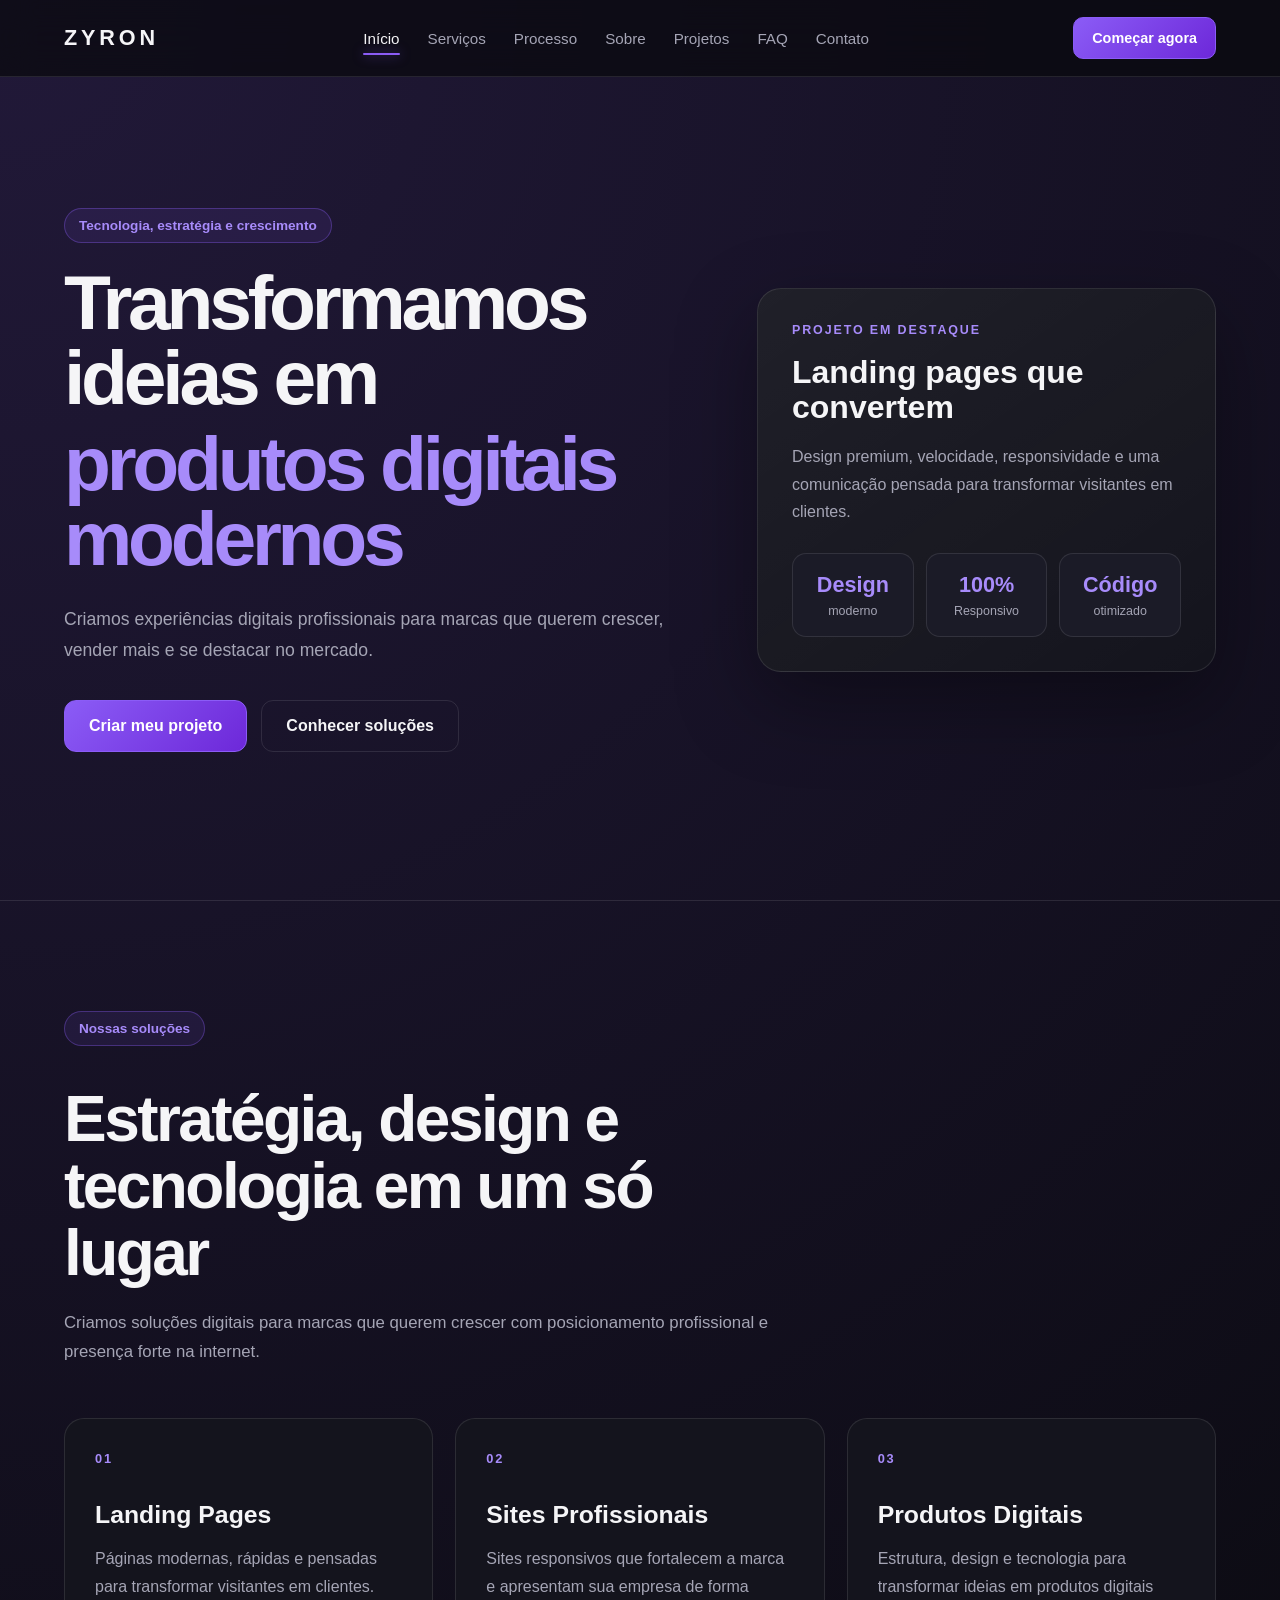
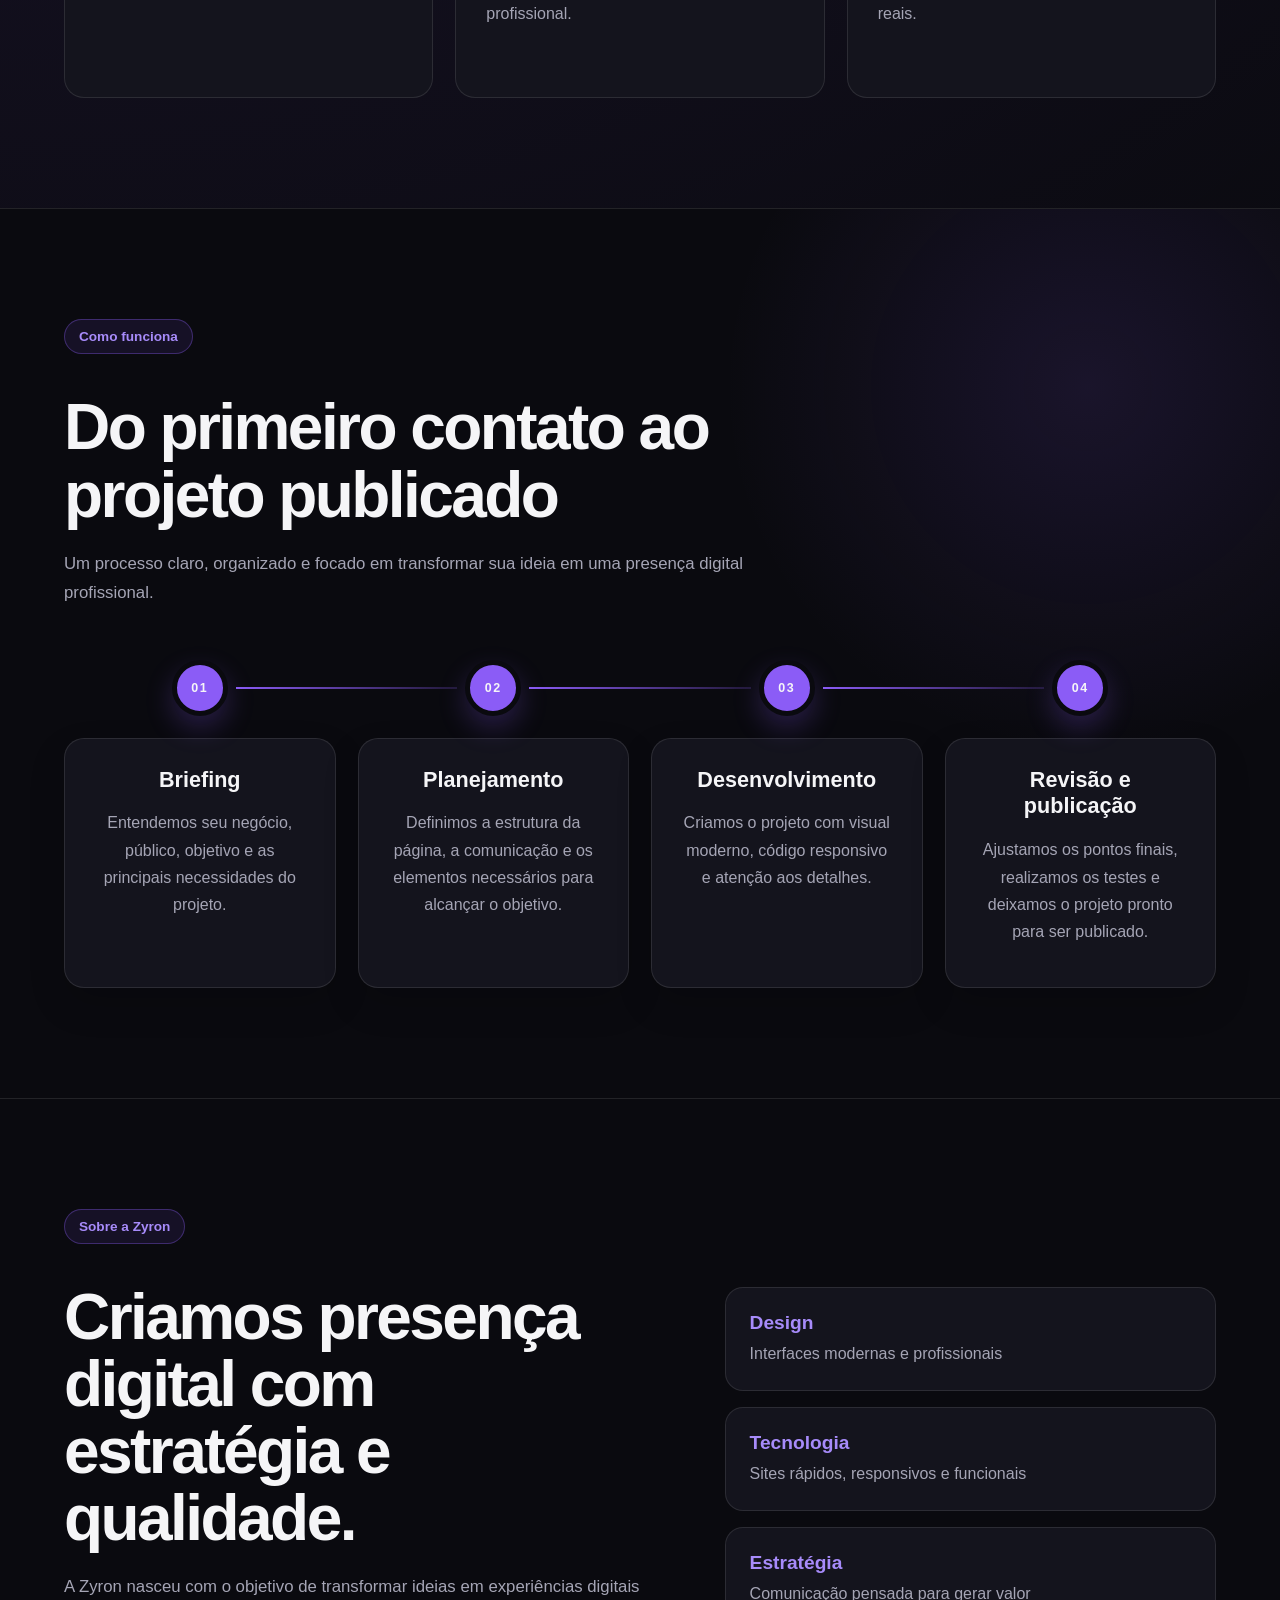
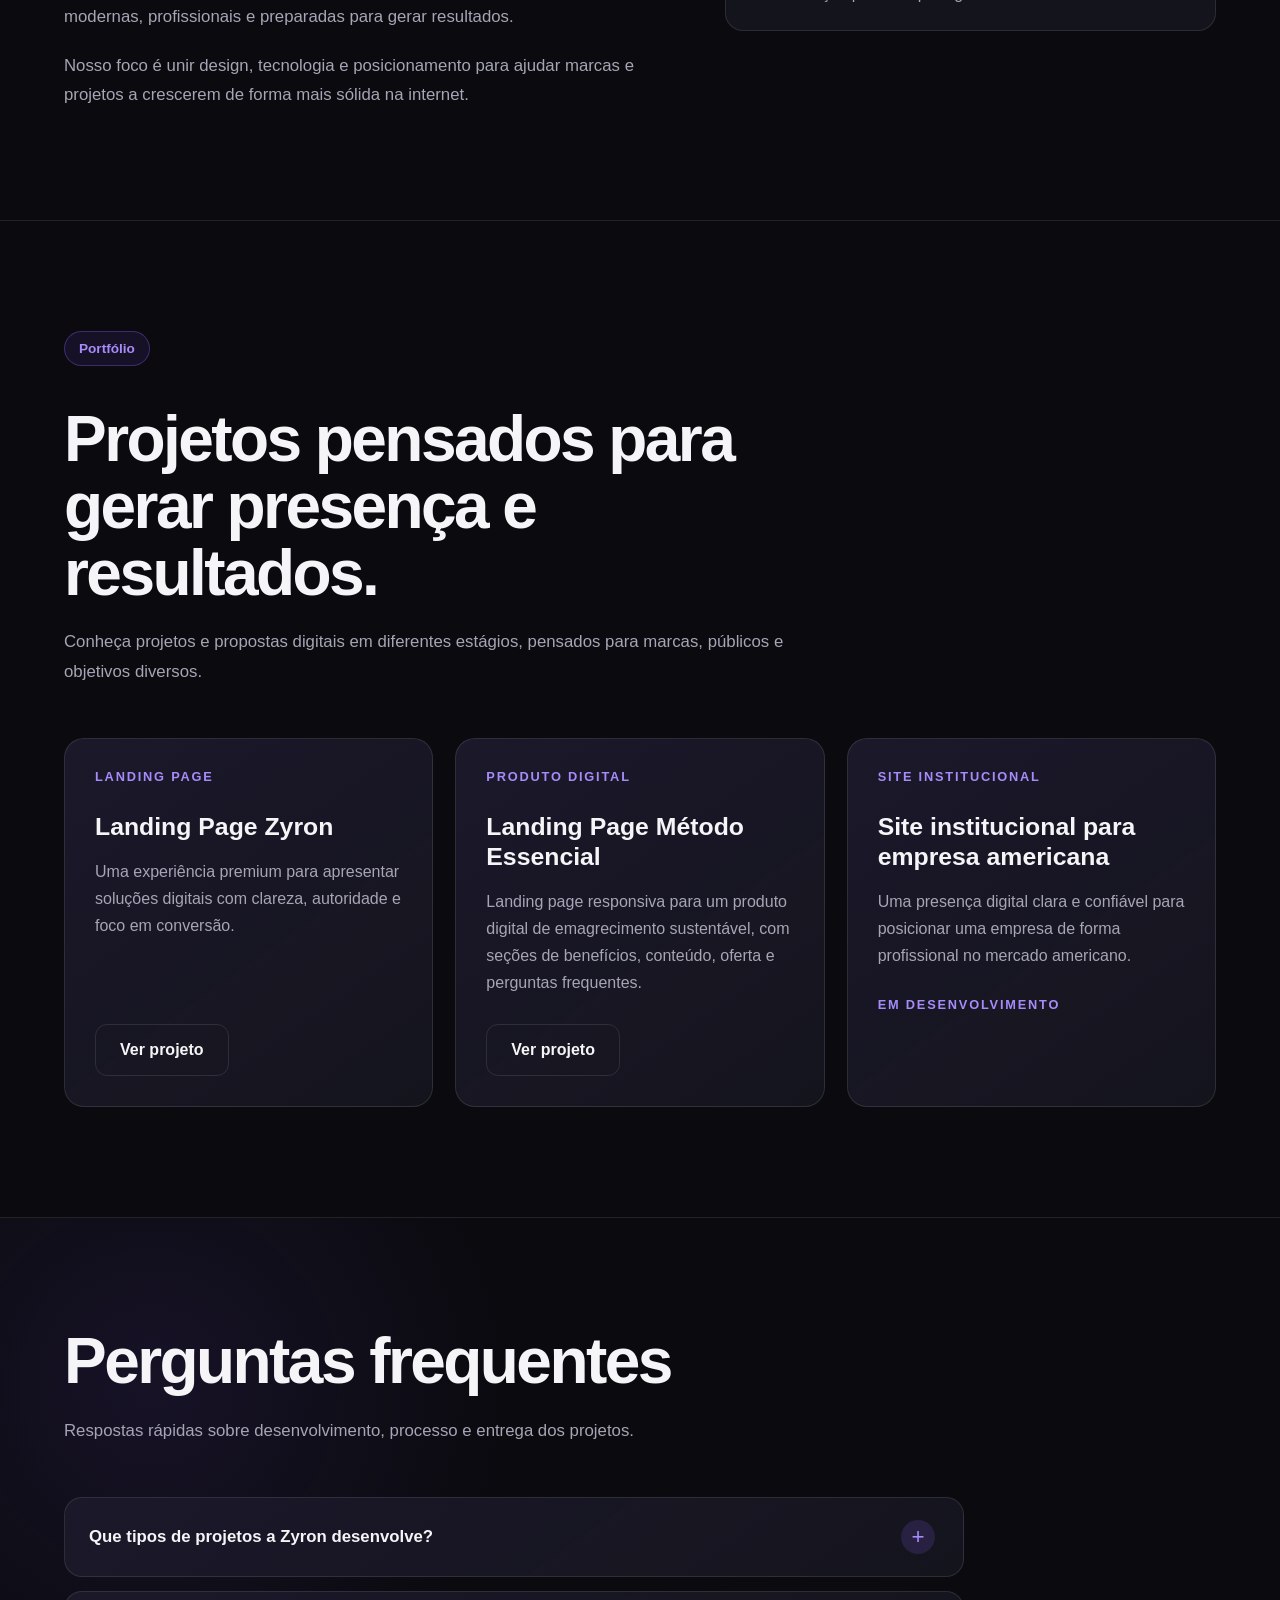
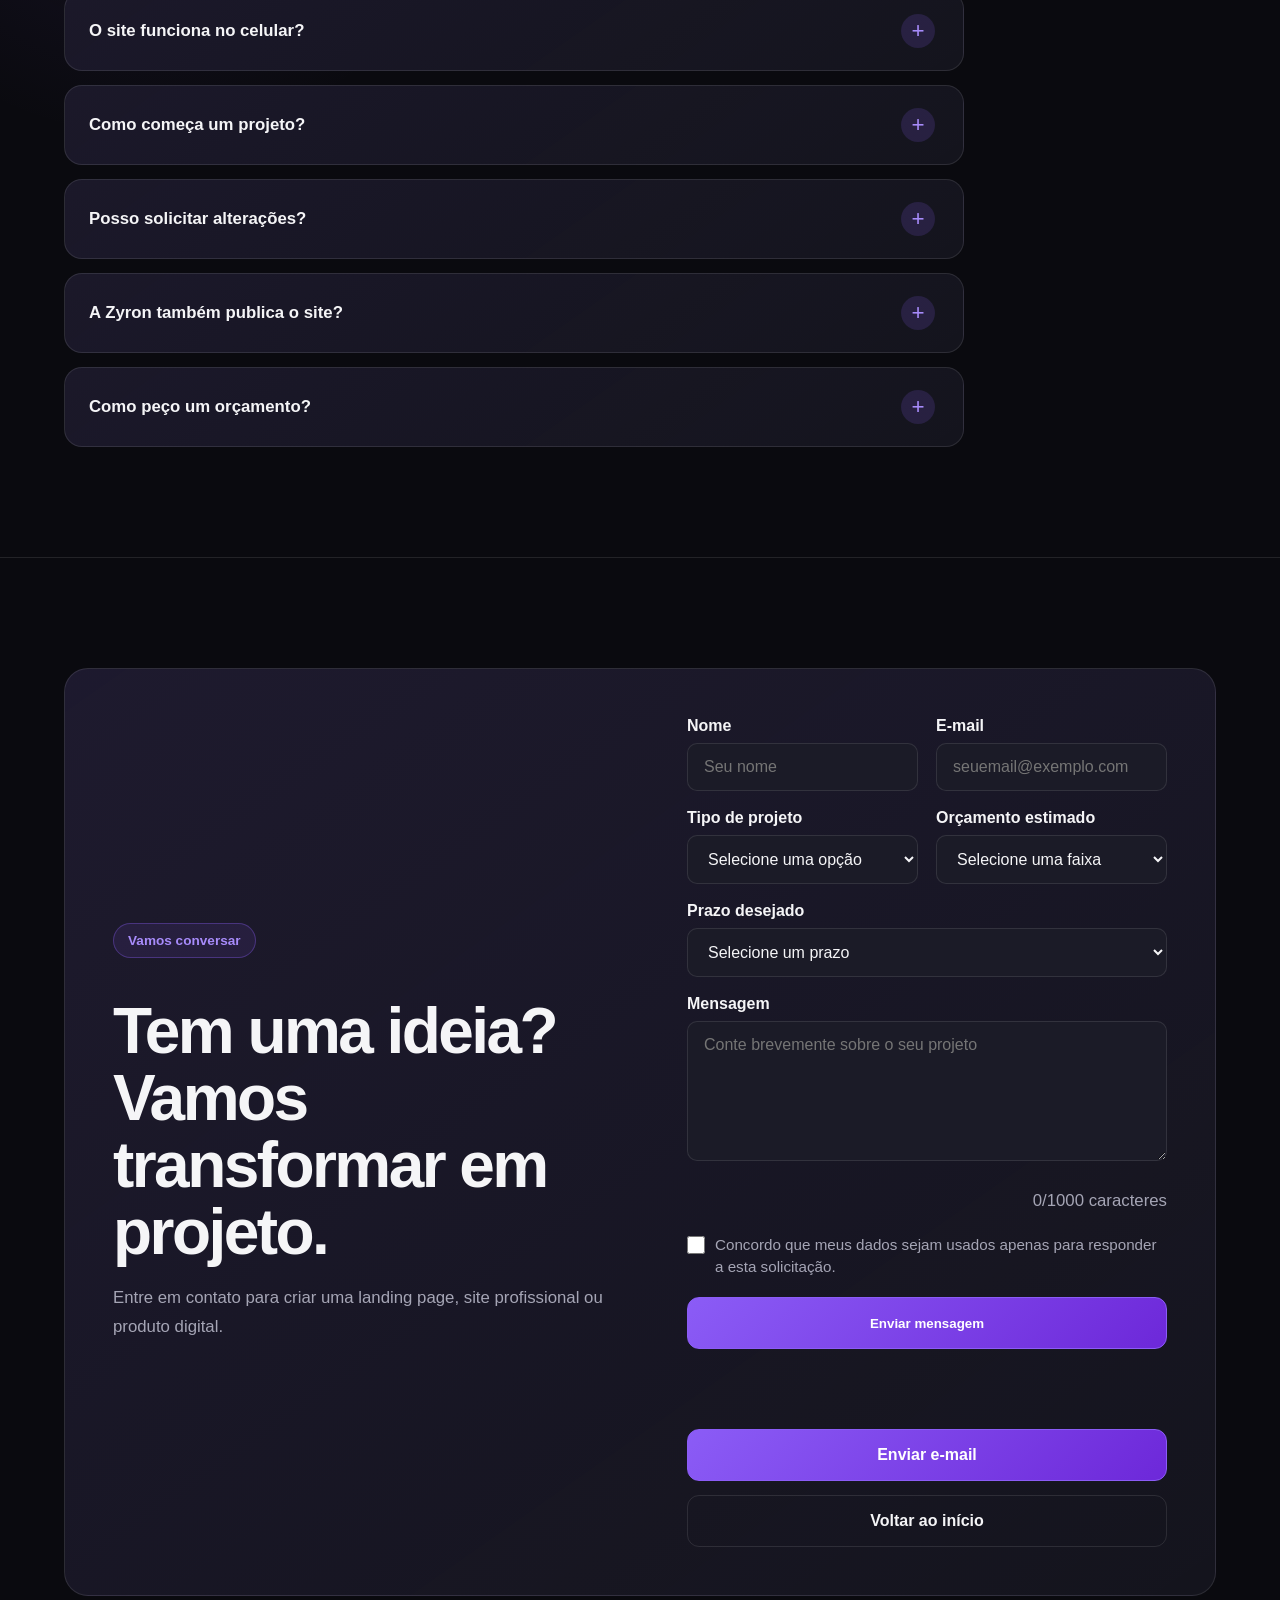
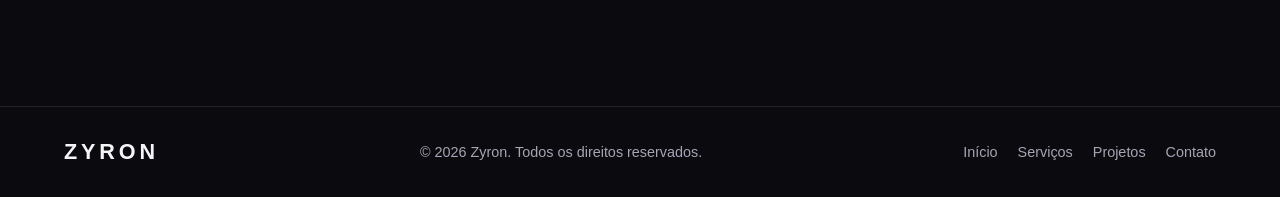
==== commit 7e0febef: "Corrigir acessibilidade do contador" ====
--- a/index.html
+++ b/index.html
@@ -532,14 +532,15 @@
                 minlength="10"
                 maxlength="1000"
                 placeholder="Conte brevemente sobre o seu projeto"
+                aria-describedby="message-counter"
                 required
               ></textarea>
-              <p class="message-counter" aria-live="polite">
+              <p class="message-counter" id="message-counter">
                 0/1000 caracteres
               </p>
             </div>
 
-            <input type="text" name="_gotcha" class="form-honeypot" tabindex="-1" autocomplete="off" />
+            <input type="text" name="_gotcha" class="form-honeypot" tabindex="-1" autocomplete="off" aria-hidden="true" />
             <div class="consent-field">
               <input
                 type="checkbox"
--- a/style.css
+++ b/style.css
@@ -20,6 +20,10 @@
   scroll-behavior: smooth;
 }
 
+main section[id] {
+  scroll-margin-top: 100px;
+}
+
 body {
   font-family: Arial, Helvetica, sans-serif;
   background:
@@ -96,6 +100,7 @@
 }
 
 .menu a {
+  position: relative;
   color: var(--text-muted);
   font-size: 0.95rem;
   transition: 0.2s ease;
@@ -103,6 +108,22 @@
 
 .menu a:hover {
   color: var(--text);
+}
+
+.menu a.active {
+  color: var(--text);
+}
+
+.menu a.active::after {
+  position: absolute;
+  right: 0;
+  bottom: -8px;
+  left: 0;
+  height: 2px;
+  border-radius: 999px;
+  background: var(--primary);
+  box-shadow: 0 0 12px rgba(139, 92, 246, 0.65);
+  content: "";
 }
 
 .button {
@@ -1007,6 +1028,7 @@
     transition: none !important;
   }
 
+  .menu a,
   .button,
   .service-card,
   .project-card {
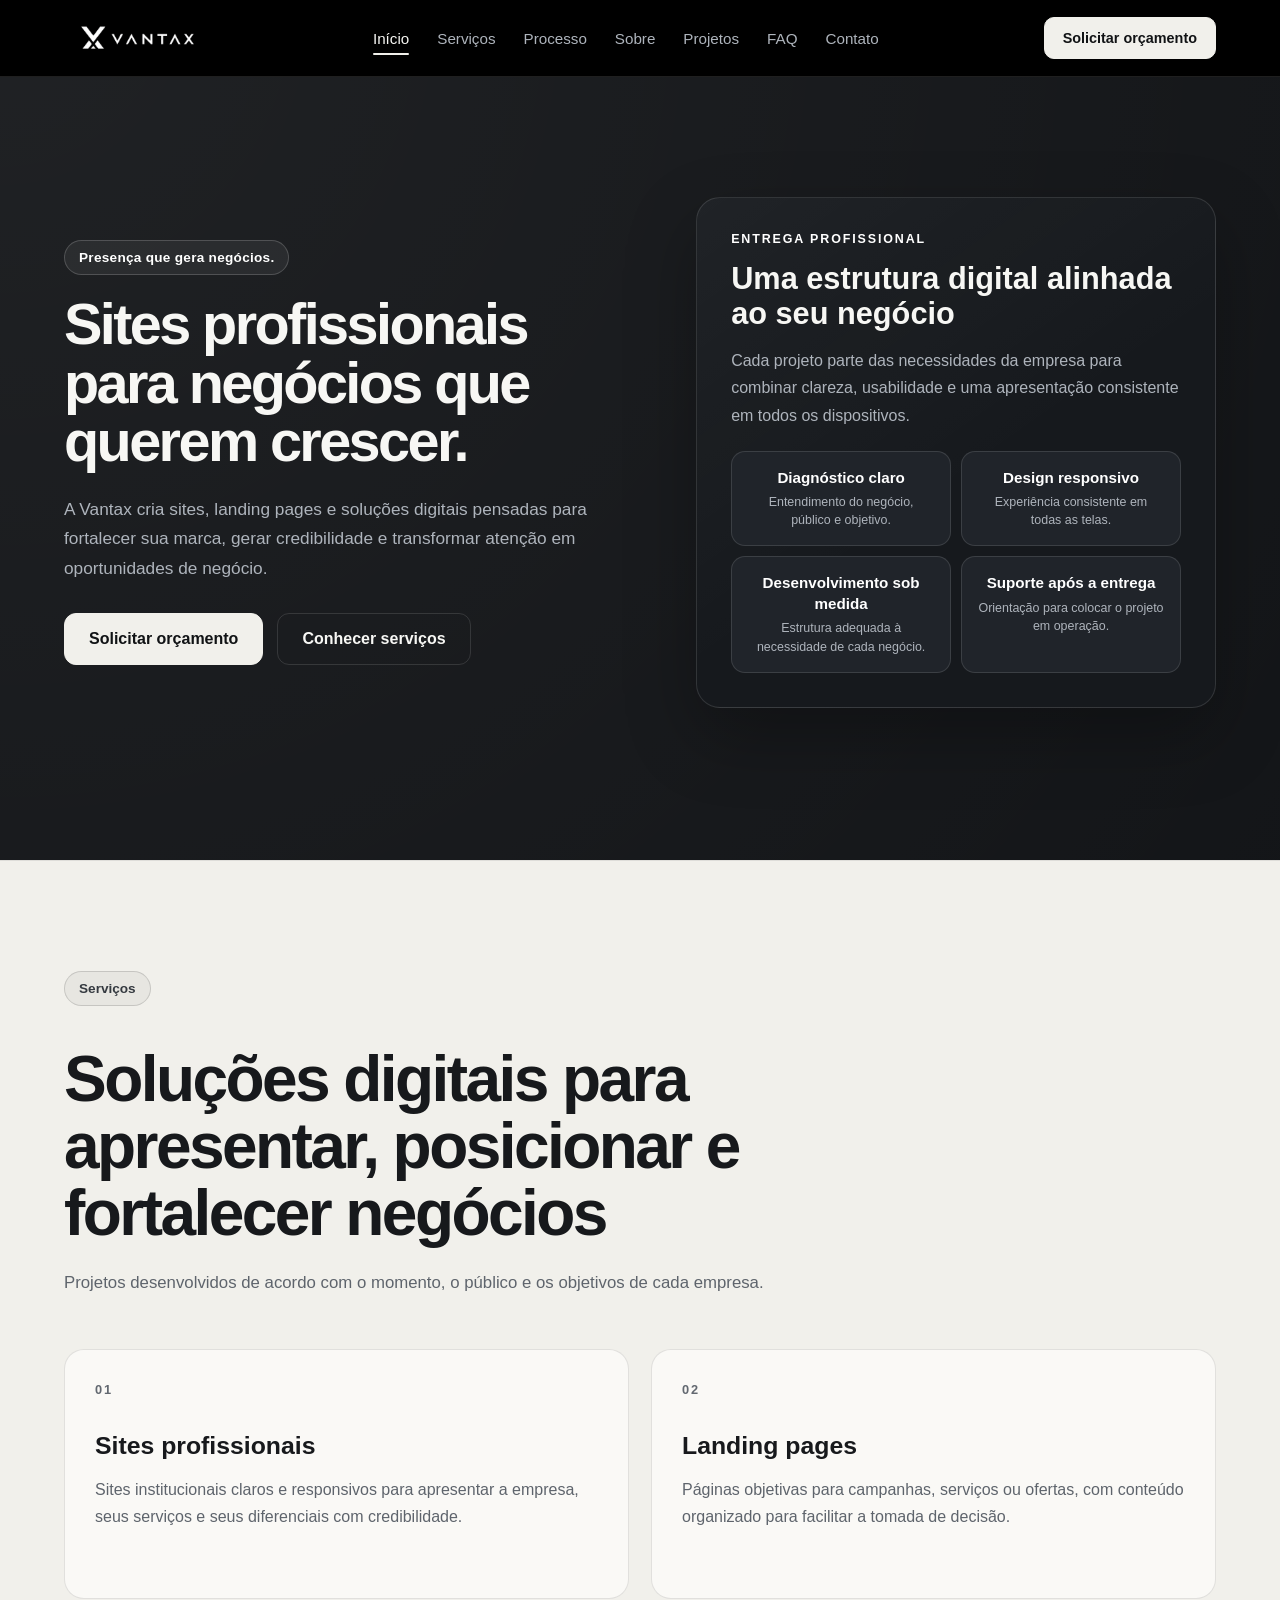
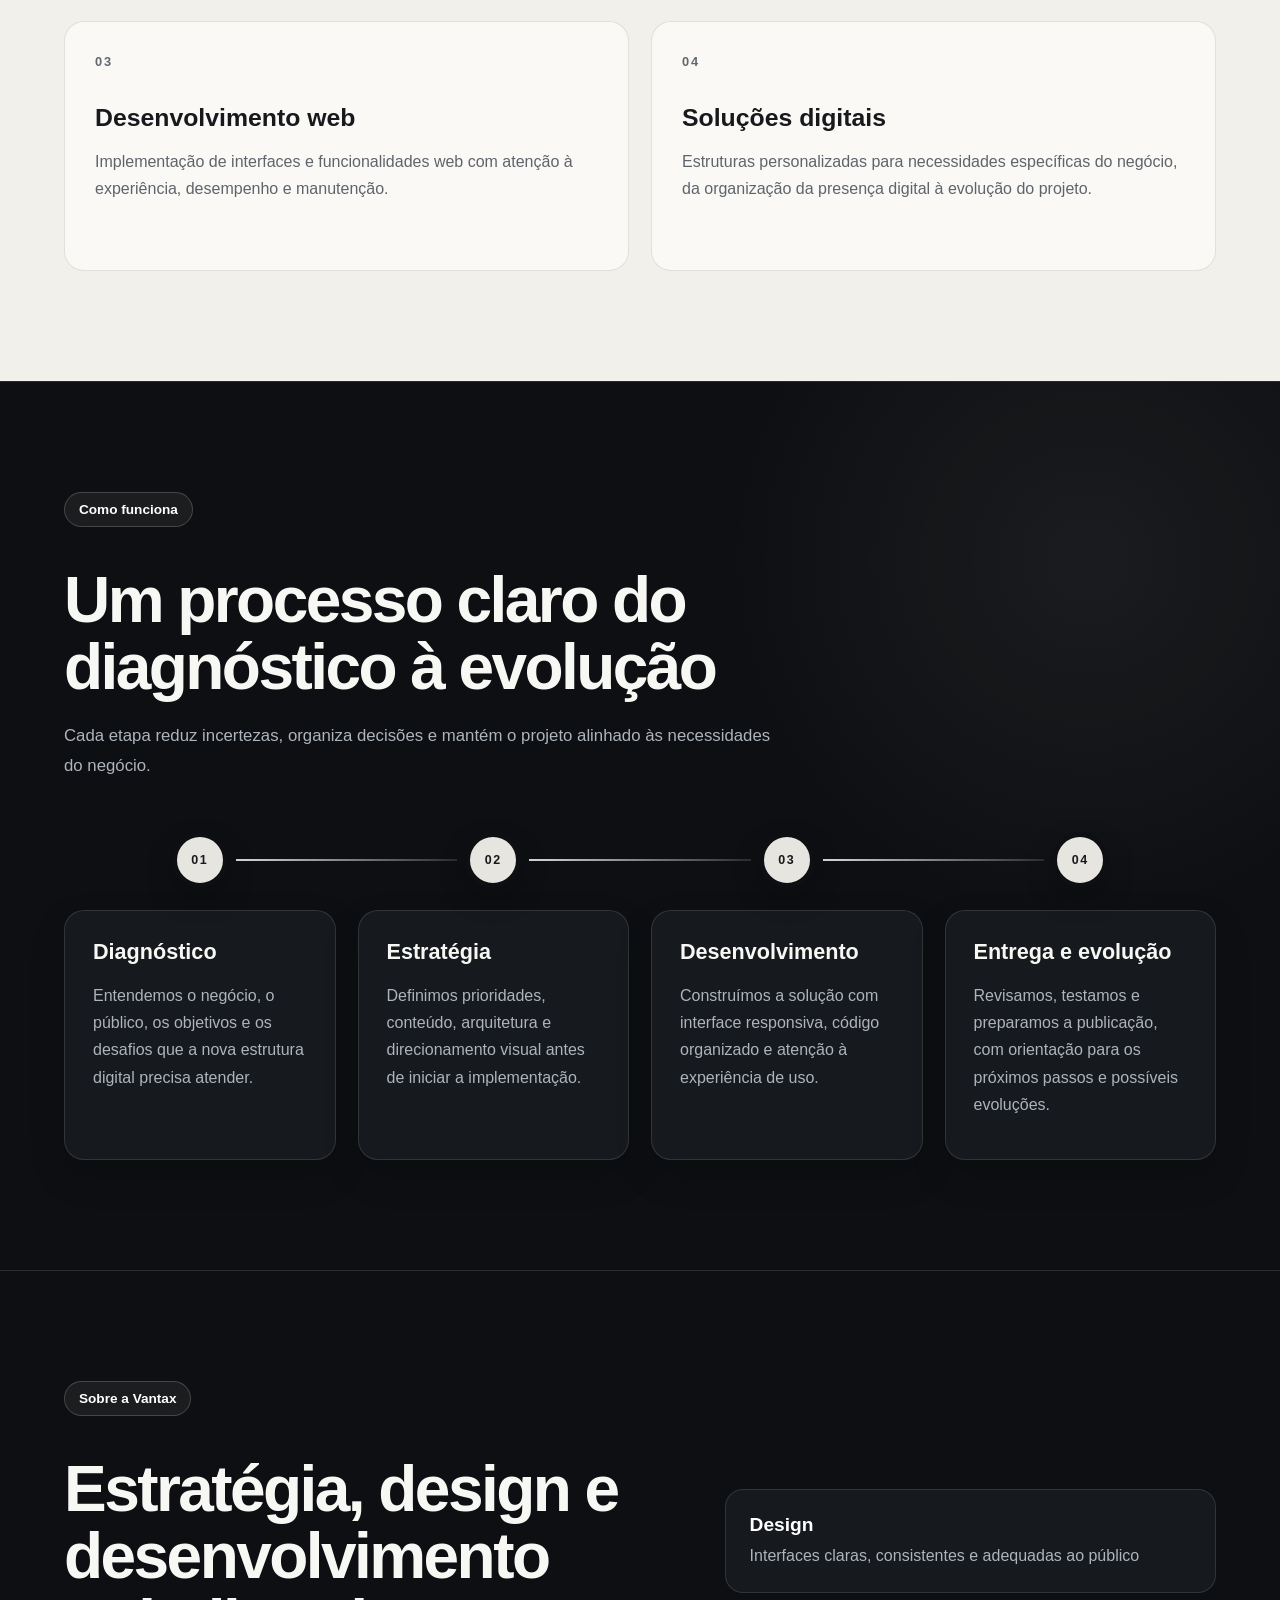
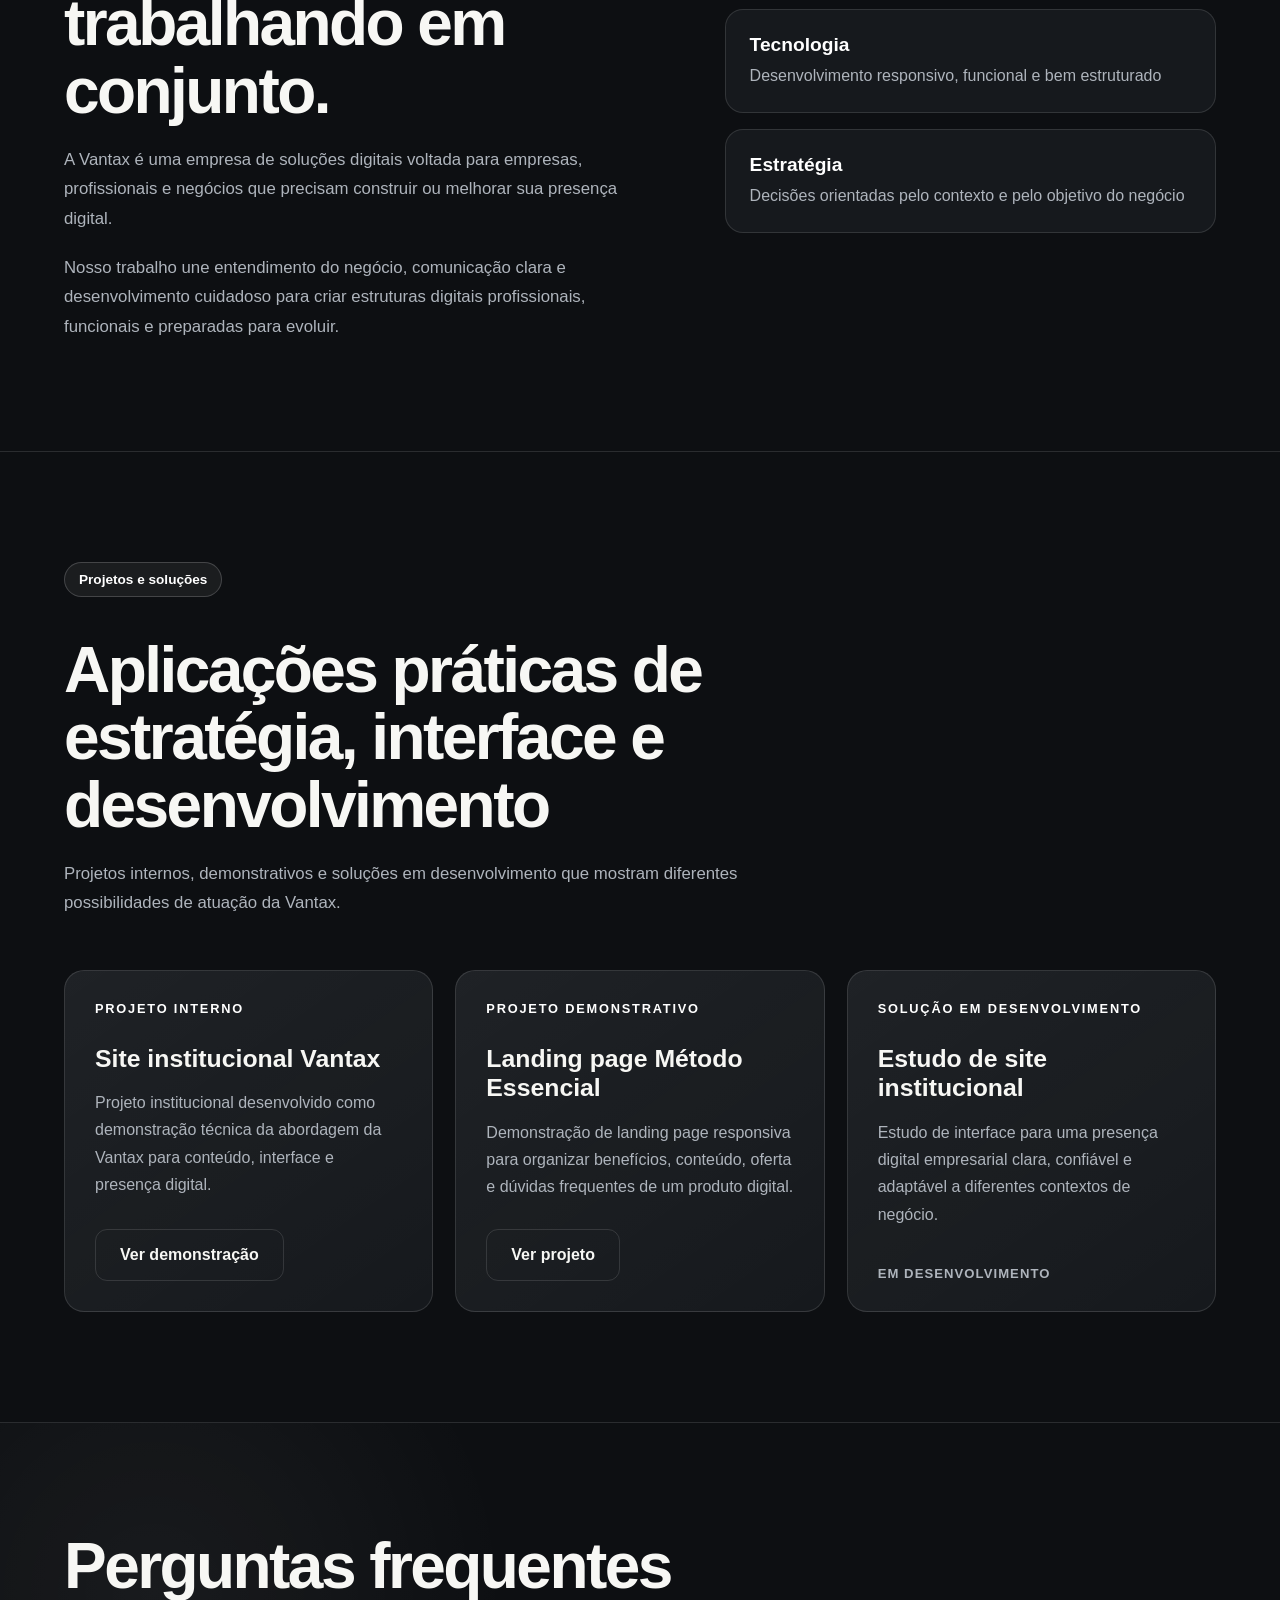
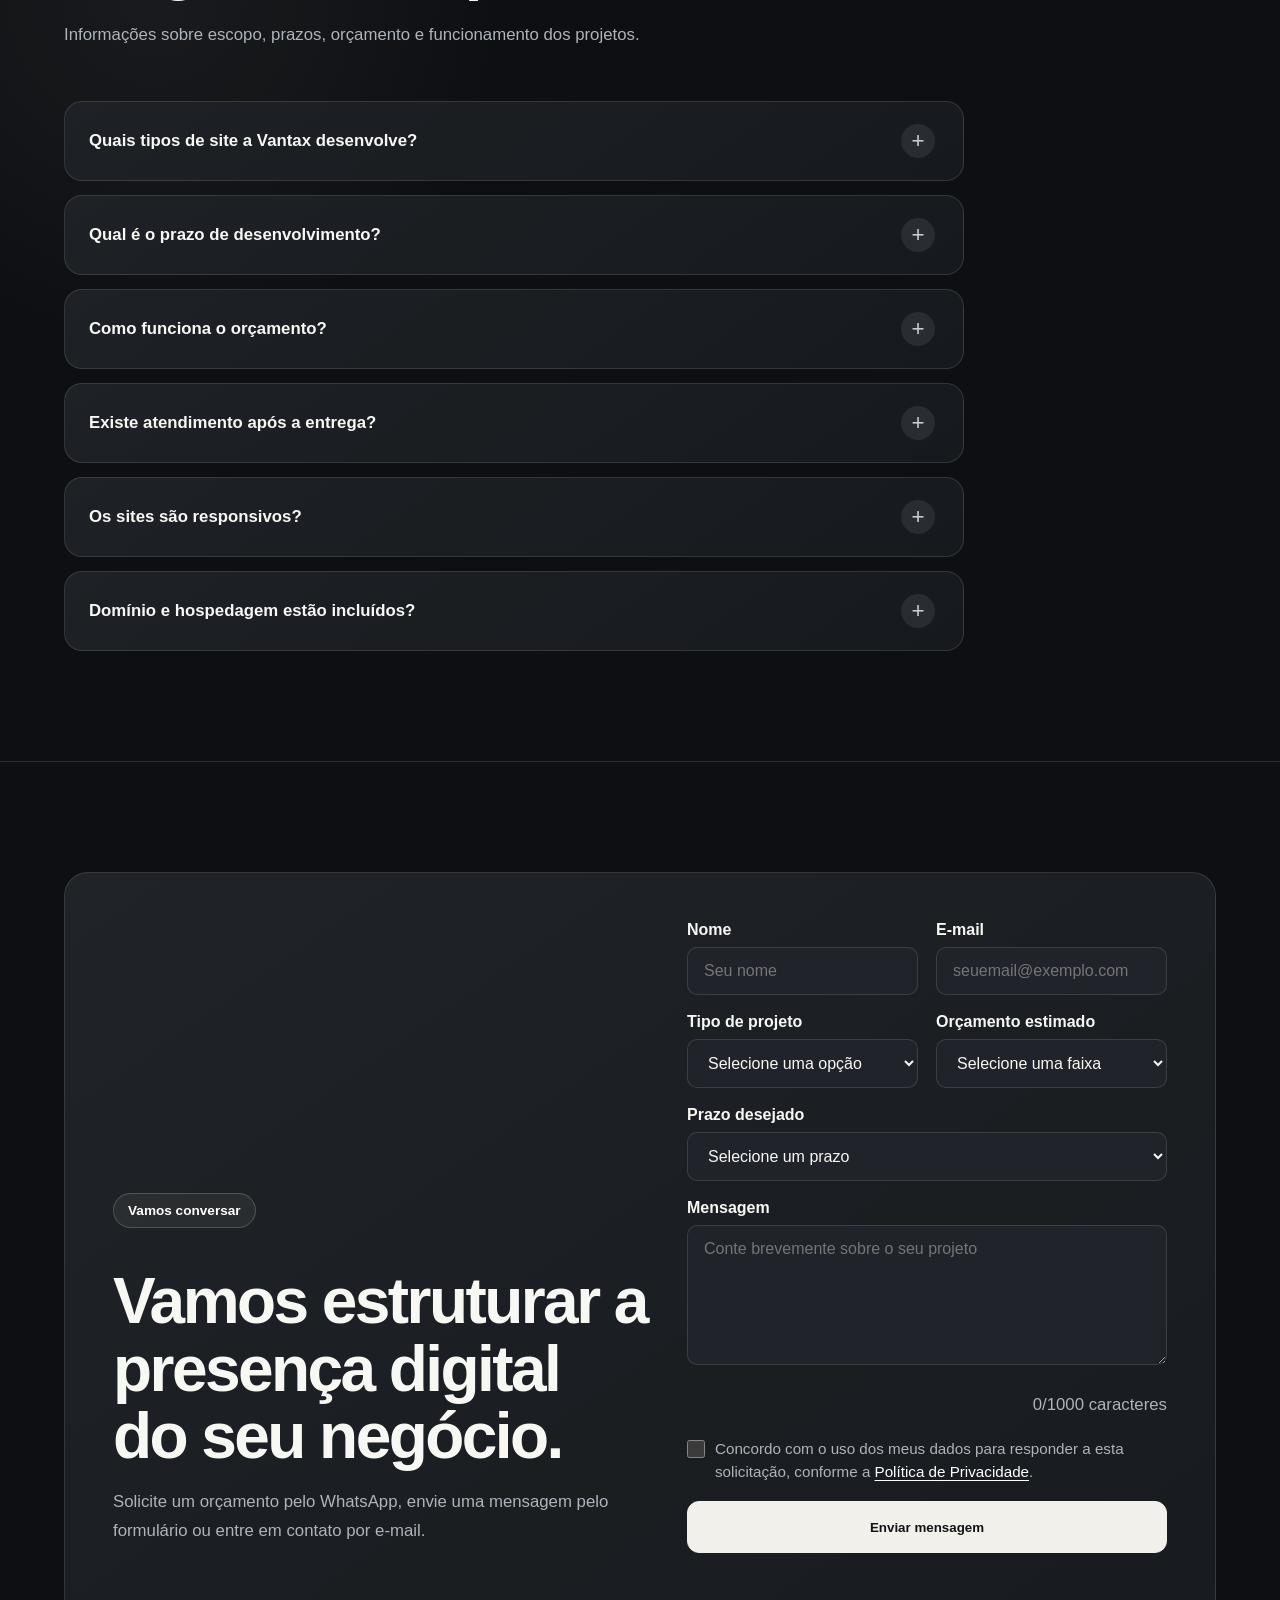
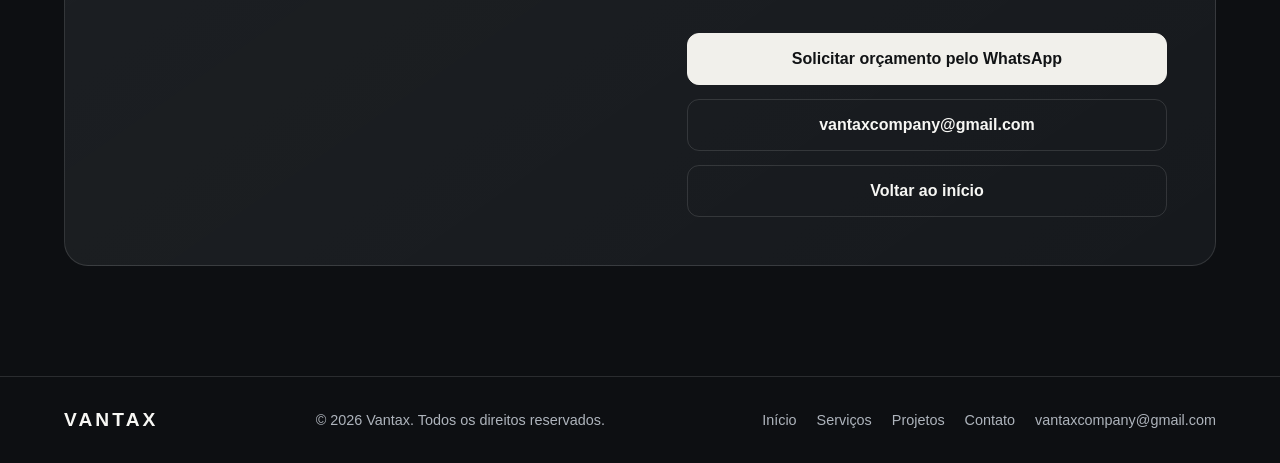
==== commit 9ae5ba9e: "atualizar site para vantax" ====
--- a/index.html
+++ b/index.html
@@ -4,11 +4,11 @@
     <meta charset="UTF-8" />
     <meta name="viewport" content="width=device-width, initial-scale=1.0" />
 
-    <title>Zyron | Landing Pages, Sites e Produtos Digitais</title>
+    <title>VANTAX | Sites Profissionais e Soluções Digitais</title>
 
     <meta
       name="description"
-      content="A Zyron cria landing pages, sites profissionais e produtos digitais modernos, responsivos e focados em resultados."
+      content="A Vantax desenvolve sites profissionais, landing pages e soluções digitais sob medida para empresas, profissionais e negócios."
     />
 
     <link
@@ -18,11 +18,11 @@
 
     <meta
       property="og:title"
-      content="Zyron | Landing Pages, Sites e Produtos Digitais"
+      content="VANTAX | Sites Profissionais e Soluções Digitais"
     />
     <meta
       property="og:description"
-      content="Landing pages, sites profissionais e produtos digitais modernos, responsivos e desenvolvidos para gerar resultados."
+      content="Sites profissionais, landing pages e soluções digitais desenvolvidas com estratégia, clareza e foco nos objetivos do negócio."
     />
     <meta property="og:type" content="website" />
     <meta property="og:locale" content="pt_BR" />
@@ -38,17 +38,17 @@
     <meta property="og:image:height" content="630" />
     <meta
       property="og:image:alt"
-      content="Zyron — Landing Pages, Sites e Produtos Digitais"
+      content="Vantax — Sites Profissionais e Soluções Digitais"
     />
 
     <meta name="twitter:card" content="summary_large_image" />
     <meta
       name="twitter:title"
-      content="Zyron | Landing Pages, Sites e Produtos Digitais"
+      content="VANTAX | Sites Profissionais e Soluções Digitais"
     />
     <meta
       name="twitter:description"
-      content="Landing pages, sites profissionais e produtos digitais modernos, responsivos e desenvolvidos para gerar resultados."
+      content="Sites profissionais, landing pages e soluções digitais desenvolvidas com estratégia, clareza e foco nos objetivos do negócio."
     />
     <meta
       name="twitter:image"
@@ -56,10 +56,32 @@
     />
     <meta
       name="twitter:image:alt"
-      content="Zyron — Landing Pages, Sites e Produtos Digitais"
-    />
-
-    <link rel="icon" type="image/svg+xml" href="./favicon.svg?v=2" />
+      content="Vantax — Sites Profissionais e Soluções Digitais"
+    />
+
+    <link
+      rel="icon"
+      type="image/png"
+      sizes="16x16"
+      href="./assets/favicon-16x16.png?v=2"
+    />
+    <link
+      rel="icon"
+      type="image/png"
+      sizes="32x32"
+      href="./assets/favicon-32x32.png?v=2"
+    />
+    <link
+      rel="icon"
+      type="image/png"
+      sizes="48x48"
+      href="./assets/favicon-48x48.png?v=2"
+    />
+    <link
+      rel="apple-touch-icon"
+      sizes="180x180"
+      href="./assets/apple-touch-icon.png?v=2"
+    />
     <link rel="stylesheet" href="style.css" />
   </head>
 
@@ -70,7 +92,15 @@
 
     <header class="header">
       <div class="container nav">
-       <a href="#inicio" class="logo">ZYRON</a>
+       <a href="#inicio" class="logo">
+         <img
+           src="./assets/logo-vantax-horizontal.png"
+           alt="Logo da Vantax"
+           class="brand-logo"
+           width="1600"
+           height="800"
+         />
+       </a>
 
 <button
   class="menu-toggle"
@@ -92,58 +122,78 @@
           <a href="#contato">Contato</a>
         </nav>
 
-        <a href="#contato" class="button button-small">Começar agora</a>
+        <a
+          href="https://wa.me/5544920068762?text=Ol%C3%A1%21%20Vim%20pelo%20site%20da%20Vantax%20e%20gostaria%20de%20solicitar%20um%20or%C3%A7amento."
+          class="button button-small"
+          target="_blank"
+          rel="noopener noreferrer"
+          aria-label="Solicitar orçamento pelo WhatsApp (abre em uma nova aba)"
+        >
+          Solicitar orçamento
+        </a>
       </div>
     </header>
 
-    <main id="conteudo-principal">
+    <main id="conteudo-principal" tabindex="-1">
    
 <section class="hero" id="inicio">
 
         <div class="container hero-content">
           <div class="hero-text">
-            <span class="badge">Tecnologia, estratégia e crescimento</span>
-
-            <h1>
-              Transformamos ideias em
-              <span>produtos digitais modernos</span>
-            </h1>
-
-            <p>
-              Criamos experiências digitais profissionais para marcas que
-              querem crescer, vender mais e se destacar no mercado.
+            <span class="badge hero-eyebrow">Presença que gera negócios.</span>
+
+            <h1>Sites profissionais para negócios que querem crescer.</h1>
+
+            <p>
+              A Vantax cria sites, landing pages e soluções digitais pensadas
+              para fortalecer sua marca, gerar credibilidade e transformar
+              atenção em oportunidades de negócio.
             </p>
 
             <div class="hero-actions">
-              <a href="#contato" class="button">Criar meu projeto</a>
+              <a
+                href="https://wa.me/5544920068762?text=Ol%C3%A1%21%20Vim%20pelo%20site%20da%20Vantax%20e%20gostaria%20de%20solicitar%20um%20or%C3%A7amento."
+                class="button"
+                target="_blank"
+                rel="noopener noreferrer"
+                aria-label="Solicitar orçamento pelo WhatsApp (abre em uma nova aba)"
+              >
+                Solicitar orçamento
+              </a>
               <a href="#servicos" class="button button-secondary">
-                Conhecer soluções
+                Conhecer serviços
               </a>
             </div>
           </div>
 
           <div class="hero-card">
-            <p class="card-label">PROJETO EM DESTAQUE</p>
-            <h2>Landing pages que convertem</h2>
-            <p>
-              Design premium, velocidade, responsividade e uma comunicação
-              pensada para transformar visitantes em clientes.
+            <p class="card-label">ENTREGA PROFISSIONAL</p>
+            <h2>Uma estrutura digital alinhada ao seu negócio</h2>
+            <p>
+              Cada projeto parte das necessidades da empresa para combinar
+              clareza, usabilidade e uma apresentação consistente em todos os
+              dispositivos.
             </p>
 
             <div class="metrics">
               <div>
-                <strong>Design</strong>
-                <span>moderno</span>
+                <strong>Diagnóstico claro</strong>
+                <span>Entendimento do negócio, público e objetivo.</span>
               </div>
 
               <div>
-                <strong>100%</strong>
-                <span>Responsivo</span>
+                <strong>Design responsivo</strong>
+                <span>Experiência consistente em todas as telas.</span>
               </div>
 
               <div>
-                <strong>Código</strong>
-                <span>otimizado</span>
+                <strong>Desenvolvimento sob medida</strong>
+                <span>Estrutura adequada à necessidade de cada negócio.</span>
+              </div>
+
+              <div>
+                <strong>Suporte após a entrega</strong>
+                <span>Orientação para colocar o projeto em operação.</span>
               </div>
             </div>
           </div>
@@ -152,44 +202,59 @@
 
     </section>
 
-    <section class="services" id="servicos">
+    <section
+      class="services"
+      id="servicos"
+      aria-labelledby="services-title"
+    >
       <div class="container">
         <div class="section-heading">
-          <span class="badge">Nossas soluções</span>
-
-          <h2>Estratégia, design e tecnologia em um só lugar</h2>
+          <span class="badge">Serviços</span>
+
+          <h2 id="services-title">
+            Soluções digitais para apresentar, posicionar e fortalecer negócios
+          </h2>
 
           <p>
-            Criamos soluções digitais para marcas que querem crescer com
-            posicionamento profissional e presença forte na internet.
+            Projetos desenvolvidos de acordo com o momento, o público e os
+            objetivos de cada empresa.
           </p>
         </div>
 
         <div class="services-grid">
           <article class="service-card">
             <span class="service-number">01</span>
-            <h3>Landing Pages</h3>
-            <p>
-              Páginas modernas, rápidas e pensadas para transformar visitantes
-              em clientes.
+            <h3>Sites profissionais</h3>
+            <p>
+              Sites institucionais claros e responsivos para apresentar a
+              empresa, seus serviços e seus diferenciais com credibilidade.
             </p>
           </article>
 
           <article class="service-card">
             <span class="service-number">02</span>
-            <h3>Sites Profissionais</h3>
-            <p>
-              Sites responsivos que fortalecem a marca e apresentam sua empresa
-              de forma profissional.
+            <h3>Landing pages</h3>
+            <p>
+              Páginas objetivas para campanhas, serviços ou ofertas, com
+              conteúdo organizado para facilitar a tomada de decisão.
             </p>
           </article>
 
           <article class="service-card">
             <span class="service-number">03</span>
-            <h3>Produtos Digitais</h3>
-            <p>
-              Estrutura, design e tecnologia para transformar ideias em produtos
-              digitais reais.
+            <h3>Desenvolvimento web</h3>
+            <p>
+              Implementação de interfaces e funcionalidades web com atenção à
+              experiência, desempenho e manutenção.
+            </p>
+          </article>
+
+          <article class="service-card">
+            <span class="service-number">04</span>
+            <h3>Soluções digitais</h3>
+            <p>
+              Estruturas personalizadas para necessidades específicas do
+              negócio, da organização da presença digital à evolução do projeto.
             </p>
           </article>
         </div>
@@ -200,10 +265,10 @@
       <div class="container">
         <div class="section-heading">
           <span class="badge">Como funciona</span>
-          <h2 id="process-title">Do primeiro contato ao projeto publicado</h2>
+          <h2 id="process-title">Um processo claro do diagnóstico à evolução</h2>
           <p>
-            Um processo claro, organizado e focado em transformar sua ideia em
-            uma presença digital profissional.
+            Cada etapa reduz incertezas, organiza decisões e mantém o projeto
+            alinhado às necessidades do negócio.
           </p>
         </div>
 
@@ -211,10 +276,10 @@
           <li class="process-step">
             <span class="process-number" aria-hidden="true">01</span>
             <div class="process-card">
-              <h3>Briefing</h3>
-              <p>
-                Entendemos seu negócio, público, objetivo e as principais
-                necessidades do projeto.
+              <h3>Diagnóstico</h3>
+              <p>
+                Entendemos o negócio, o público, os objetivos e os desafios que
+                a nova estrutura digital precisa atender.
               </p>
             </div>
           </li>
@@ -222,10 +287,10 @@
           <li class="process-step">
             <span class="process-number" aria-hidden="true">02</span>
             <div class="process-card">
-              <h3>Planejamento</h3>
-              <p>
-                Definimos a estrutura da página, a comunicação e os elementos
-                necessários para alcançar o objetivo.
+              <h3>Estratégia</h3>
+              <p>
+                Definimos prioridades, conteúdo, arquitetura e direcionamento
+                visual antes de iniciar a implementação.
               </p>
             </div>
           </li>
@@ -235,8 +300,8 @@
             <div class="process-card">
               <h3>Desenvolvimento</h3>
               <p>
-                Criamos o projeto com visual moderno, código responsivo e
-                atenção aos detalhes.
+                Construímos a solução com interface responsiva, código organizado
+                e atenção à experiência de uso.
               </p>
             </div>
           </li>
@@ -244,10 +309,10 @@
           <li class="process-step">
             <span class="process-number" aria-hidden="true">04</span>
             <div class="process-card">
-              <h3>Revisão e publicação</h3>
-              <p>
-                Ajustamos os pontos finais, realizamos os testes e deixamos o
-                projeto pronto para ser publicado.
+              <h3>Entrega e evolução</h3>
+              <p>
+                Revisamos, testamos e preparamos a publicação, com orientação
+                para os próximos passos e possíveis evoluções.
               </p>
             </div>
           </li>
@@ -255,82 +320,87 @@
       </div>
     </section>
 
-    <section class="about" id="sobre">
+    <section class="about" id="sobre" aria-labelledby="about-title">
       <div class="container about-content">
         <div class="about-text">
-      <span class="badge">Sobre a Zyron</span>
-
-      <h2>Criamos presença digital com estratégia e qualidade.</h2>
+      <span class="badge">Sobre a Vantax</span>
+
+      <h2 id="about-title">
+        Estratégia, design e desenvolvimento trabalhando em conjunto.
+      </h2>
 
       <p>
-        A Zyron nasceu com o objetivo de transformar ideias em experiências
-        digitais modernas, profissionais e preparadas para gerar resultados.
+        A Vantax é uma empresa de soluções digitais voltada para empresas,
+        profissionais e negócios que precisam construir ou melhorar sua
+        presença digital.
       </p>
 
       <p>
-        Nosso foco é unir design, tecnologia e posicionamento para ajudar marcas
-        e projetos a crescerem de forma mais sólida na internet.
+        Nosso trabalho une entendimento do negócio, comunicação clara e
+        desenvolvimento cuidadoso para criar estruturas digitais profissionais,
+        funcionais e preparadas para evoluir.
       </p>
     </div>
 
     <div class="about-card">
       <div>
         <strong>Design</strong>
-        <span>Interfaces modernas e profissionais</span>
+        <span>Interfaces claras, consistentes e adequadas ao público</span>
       </div>
 
       <div>
         <strong>Tecnologia</strong>
-        <span>Sites rápidos, responsivos e funcionais</span>
+        <span>Desenvolvimento responsivo, funcional e bem estruturado</span>
       </div>
 
       <div>
         <strong>Estratégia</strong>
-        <span>Comunicação pensada para gerar valor</span>
+        <span>Decisões orientadas pelo contexto e pelo objetivo do negócio</span>
       </div>
     </div>
   </div>
 </section>
 
-    <section class="projects" id="projetos">
+    <section class="projects" id="projetos" aria-labelledby="projects-title">
       <div class="container">
         <div class="section-heading">
-          <span class="badge">Portfólio</span>
-
-          <h2>Projetos pensados para gerar presença e resultados.</h2>
+          <span class="badge">Projetos e soluções</span>
+
+          <h2 id="projects-title">
+            Aplicações práticas de estratégia, interface e desenvolvimento
+          </h2>
 
           <p>
-            Conheça projetos e propostas digitais em diferentes estágios,
-            pensados para marcas, públicos e objetivos diversos.
+            Projetos internos, demonstrativos e soluções em desenvolvimento que
+            mostram diferentes possibilidades de atuação da Vantax.
           </p>
         </div>
 
         <div class="projects-grid">
           <article class="project-card">
-            <span class="project-category">Landing Page</span>
-            <h3>Landing Page Zyron</h3>
-            <p>
-              Uma experiência premium para apresentar soluções digitais com
-              clareza, autoridade e foco em conversão.
+            <span class="project-category">Projeto interno</span>
+            <h3>Site institucional Vantax</h3>
+            <p>
+              Projeto institucional desenvolvido como demonstração técnica da
+              abordagem da Vantax para conteúdo, interface e presença digital.
             </p>
             <a
               href="https://zyronvantax.github.io/zyron-landing-page/"
               class="button button-secondary"
               target="_blank"
               rel="noopener noreferrer"
-              aria-label="Ver projeto Landing Page Zyron (abre em uma nova aba)"
+              aria-label="Ver demonstração do site institucional Vantax (abre em uma nova aba)"
             >
-              Ver projeto
+              Ver demonstração
             </a>
           </article>
 
           <article class="project-card">
-            <span class="project-category">Produto Digital</span>
-            <h3>Landing Page Método Essencial</h3>
-            <p>
-              Landing page responsiva para um produto digital de emagrecimento
-              sustentável, com seções de benefícios, conteúdo, oferta e
-              perguntas frequentes.
+            <span class="project-category">Projeto demonstrativo</span>
+            <h3>Landing page Método Essencial</h3>
+            <p>
+              Demonstração de landing page responsiva para organizar benefícios,
+              conteúdo, oferta e dúvidas frequentes de um produto digital.
             </p>
             <a
               href="./ebook-emagrecimento/"
@@ -341,13 +411,13 @@
           </article>
 
           <article class="project-card">
-            <span class="project-category">Site Institucional</span>
-            <h3>Site institucional para empresa americana</h3>
-            <p>
-              Uma presença digital clara e confiável para posicionar uma empresa
-              de forma profissional no mercado americano.
-            </p>
-            <span class="project-category">Em desenvolvimento</span>
+            <span class="project-category">Solução em desenvolvimento</span>
+            <h3>Estudo de site institucional</h3>
+            <p>
+              Estudo de interface para uma presença digital empresarial clara,
+              confiável e adaptável a diferentes contextos de negócio.
+            </p>
+            <span class="project-status">Em desenvolvimento</span>
           </article>
         </div>
       </div>
@@ -358,69 +428,73 @@
         <header class="section-heading faq-heading">
           <h2 id="faq-title">Perguntas frequentes</h2>
           <p>
-            Respostas rápidas sobre desenvolvimento, processo e entrega dos
+            Informações sobre escopo, prazos, orçamento e funcionamento dos
             projetos.
           </p>
         </header>
 
         <div class="faq-list">
           <details class="faq-item">
-            <summary>Que tipos de projetos a Zyron desenvolve?</summary>
+            <summary>Quais tipos de site a Vantax desenvolve?</summary>
             <div class="faq-answer">
               <p>
-                Landing pages, sites institucionais e páginas para produtos
-                digitais, sempre com foco em responsividade, clareza e
-                experiência do usuário.
+                Desenvolvemos sites institucionais, landing pages e soluções web
+                personalizadas para empresas, profissionais, serviços e
+                campanhas.
               </p>
             </div>
           </details>
 
           <details class="faq-item">
-            <summary>O site funciona no celular?</summary>
+            <summary>Qual é o prazo de desenvolvimento?</summary>
             <div class="faq-answer">
               <p>
-                Sim. Os projetos são desenvolvidos para funcionar em
-                computadores, tablets e celulares.
+                O prazo depende do escopo, da quantidade de páginas, das
+                funcionalidades e da disponibilidade dos conteúdos. A estimativa
+                é apresentada após o diagnóstico inicial.
               </p>
             </div>
           </details>
 
           <details class="faq-item">
-            <summary>Como começa um projeto?</summary>
+            <summary>Como funciona o orçamento?</summary>
             <div class="faq-answer">
               <p>
-                O processo começa com um briefing para entender o negócio, o
-                público, os objetivos e as necessidades do projeto.
+                Primeiro entendemos as necessidades e os objetivos do projeto.
+                Com base nesse escopo, preparamos uma proposta com entregas,
+                prazo e investimento.
               </p>
             </div>
           </details>
 
           <details class="faq-item">
-            <summary>Posso solicitar alterações?</summary>
+            <summary>Existe atendimento após a entrega?</summary>
             <div class="faq-answer">
               <p>
-                Sim. As revisões são alinhadas conforme o escopo definido para o
-                projeto.
+                O suporte e as possíveis evoluções são alinhados conforme a
+                necessidade de cada projeto e podem fazer parte da proposta.
               </p>
             </div>
           </details>
 
           <details class="faq-item">
-            <summary>A Zyron também publica o site?</summary>
+            <summary>Os sites são responsivos?</summary>
             <div class="faq-answer">
               <p>
-                A publicação pode fazer parte do projeto, conforme a plataforma,
-                hospedagem e estrutura escolhidas.
+                Sim. As interfaces são desenvolvidas para se adaptar a
+                computadores, tablets e celulares, com testes nos principais
+                tamanhos de tela.
               </p>
             </div>
           </details>
 
           <details class="faq-item">
-            <summary>Como peço um orçamento?</summary>
+            <summary>Domínio e hospedagem estão incluídos?</summary>
             <div class="faq-answer">
               <p>
-                Preencha o formulário de contato com o tipo de projeto,
-                orçamento estimado, prazo desejado e uma breve descrição.
+                A configuração pode fazer parte do projeto, mas domínio,
+                hospedagem e serviços de terceiros dependem da solução escolhida
+                e são detalhados na proposta.
               </p>
             </div>
           </details>
@@ -428,16 +502,16 @@
       </div>
     </section>
 
-    <section class="contact" id="contato">
+    <section class="contact" id="contato" aria-labelledby="contact-title">
       <div class="container contact-box">
         <div>
           <span class="badge">Vamos conversar</span>
 
-          <h2>Tem uma ideia? Vamos transformar em projeto.</h2>
+          <h2 id="contact-title">Vamos estruturar a presença digital do seu negócio.</h2>
 
           <p>
-            Entre em contato para criar uma landing page, site profissional ou
-            produto digital.
+            Solicite um orçamento pelo WhatsApp, envie uma mensagem pelo
+            formulário ou entre em contato por e-mail.
           </p>
         </div>
 
@@ -446,7 +520,7 @@
             <input
               type="hidden"
               name="_subject"
-              value="Novo contato pelo site da Zyron"
+              value="Novo contato pelo site da Vantax"
             />
 
             <div class="form-row">
@@ -550,7 +624,11 @@
                 required
               />
               <label for="contact-consent">
-                Concordo que meus dados sejam usados apenas para responder a esta solicitação.
+                Concordo com o uso dos meus dados para responder a esta
+                solicitação, conforme a
+                <a href="./politica-de-privacidade.html">
+                  Política de Privacidade</a
+                >.
               </label>
             </div>
 
@@ -559,8 +637,22 @@
           </form>
 
           <div class="contact-actions">
-            <a href="mailto:zyronvantax777@gmail.com" class="button">
-              Enviar e-mail
+            <a
+              href="https://wa.me/5544920068762?text=Ol%C3%A1%21%20Vim%20pelo%20site%20da%20Vantax%20e%20gostaria%20de%20solicitar%20um%20or%C3%A7amento."
+              class="button"
+              target="_blank"
+              rel="noopener noreferrer"
+              aria-label="Solicitar orçamento pelo WhatsApp (abre em uma nova aba)"
+            >
+              Solicitar orçamento pelo WhatsApp
+            </a>
+
+            <a
+              href="mailto:vantaxcompany@gmail.com"
+              class="button button-secondary"
+              aria-label="Enviar e-mail para vantaxcompany@gmail.com"
+            >
+              vantaxcompany@gmail.com
             </a>
 
             <a href="#inicio" class="button button-secondary">
@@ -573,16 +665,19 @@
   </main>
   <footer class="footer">
   <div class="container footer-content">
-    <a href="#inicio" class="logo">ZYRON</a>
-
-    <p>© 2026 Zyron. Todos os direitos reservados.</p>
-
-    <div class="footer-links">
+    <a href="#inicio" class="logo" aria-label="Vantax — início">VANTAX</a>
+
+    <p>© 2026 Vantax. Todos os direitos reservados.</p>
+
+    <nav class="footer-links" aria-label="Navegação do rodapé">
       <a href="#inicio">Início</a>
       <a href="#servicos">Serviços</a>
       <a href="#projetos">Projetos</a>
       <a href="#contato">Contato</a>
-    </div>
+      <a href="mailto:vantaxcompany@gmail.com">
+        vantaxcompany@gmail.com
+      </a>
+    </nav>
   </div>
 </footer>
 
--- a/style.css
+++ b/style.css
@@ -1,12 +1,13 @@
 :root {
-  --background: #0a0a0f;
-  --surface: #14141d;
-  --surface-light: #1b1b27;
-  --text: #f5f5f7;
-  --text-muted: #a5a5b5;
-  --primary: #8b5cf6;
-  --primary-light: #a78bfa;
-  --border: rgba(255, 255, 255, 0.1);
+  --background: #0d0f12;
+  --surface: #16191d;
+  --surface-light: #20242a;
+  --text: #f7f7f4;
+  --text-muted: #aeb4bc;
+  --primary: #f1f0eb;
+  --primary-contrast: #d9d8d2;
+  --primary-light: #ffffff;
+  --border: rgba(255, 255, 255, 0.12);
   --max-width: 1180px;
 }
 
@@ -18,6 +19,7 @@
 
 html {
   scroll-behavior: smooth;
+  color-scheme: dark;
 }
 
 main section[id] {
@@ -25,12 +27,15 @@
 }
 
 body {
-  font-family: Arial, Helvetica, sans-serif;
+  overflow-x: clip;
+  font-family:
+    Inter, "Segoe UI", "Helvetica Neue", Arial, sans-serif;
   background:
-    radial-gradient(circle at top left, rgba(139, 92, 246, 0.18), transparent 35%),
+    radial-gradient(circle at top left, rgba(255, 255, 255, 0.08), transparent 34%),
     var(--background);
   color: var(--text);
   min-height: 100vh;
+  -webkit-font-smoothing: antialiased;
 }
 
 a {
@@ -68,13 +73,20 @@
   margin: 0 auto;
 }
 
+.hero-text,
+.hero-card,
+.contact-box > *,
+.contact-panel {
+  min-width: 0;
+}
+
 .header {
   position: fixed;
   top: 0;
   left: 0;
   width: 100%;
   z-index: 1000;
-  background: rgba(10, 10, 15, 0.75);
+  background: #000000;
   border-bottom: 1px solid var(--border);
   backdrop-filter: blur(18px);
 }
@@ -88,9 +100,22 @@
 }
 
 .logo {
-  font-size: 1.35rem;
-  font-weight: 900;
-  letter-spacing: 0.18em;
+  font-size: 1.2rem;
+  font-weight: 800;
+  letter-spacing: 0.16em;
+}
+
+.header .logo {
+  display: inline-flex;
+  align-items: center;
+  flex: 0 0 auto;
+  line-height: 0;
+}
+
+.header .brand-logo {
+  width: clamp(144px, 11vw, 156px);
+  height: auto;
+  display: block;
 }
 
 .menu {
@@ -122,7 +147,6 @@
   height: 2px;
   border-radius: 999px;
   background: var(--primary);
-  box-shadow: 0 0 12px rgba(139, 92, 246, 0.65);
   content: "";
 }
 
@@ -134,8 +158,8 @@
   padding: 0 24px;
   border: 1px solid var(--primary);
   border-radius: 12px;
-  background: linear-gradient(135deg, var(--primary), #6d28d9);
-  color: white;
+  background: var(--primary);
+  color: #111315;
   font-weight: 700;
   transition:
     transform 0.2s ease,
@@ -144,7 +168,7 @@
 
 .button:hover {
   transform: translateY(-2px);
-  box-shadow: 0 14px 32px rgba(139, 92, 246, 0.28);
+  box-shadow: 0 14px 32px rgba(0, 0, 0, 0.24);
 }
 
 .button-small {
@@ -161,71 +185,71 @@
 }
 
 .hero {
-  min-height: 100vh;
+  min-height: min(860px, 100svh);
   display: flex;
   align-items: center;
-  padding: 130px 0 70px;
+  padding: clamp(118px, 14vh, 138px) 0 clamp(72px, 9vh, 92px);
 }
 
 .hero-content {
   display: grid;
-  grid-template-columns: 1.15fr 0.85fr;
+  grid-template-columns: 1.05fr 0.95fr;
   align-items: center;
-  gap: 72px;
+  gap: clamp(34px, 4.5vw, 64px);
 }
 
 .badge {
   display: inline-block;
   margin-bottom: 22px;
   padding: 9px 14px;
-  border: 1px solid rgba(139, 92, 246, 0.35);
+  border: 1px solid rgba(255, 255, 255, 0.18);
   border-radius: 999px;
-  background: rgba(139, 92, 246, 0.1);
+  background: rgba(255, 255, 255, 0.06);
   color: var(--primary-light);
   font-size: 0.85rem;
   font-weight: 700;
 }
 
+.hero-eyebrow {
+  margin-bottom: 20px;
+  white-space: nowrap;
+  letter-spacing: 0.02em;
+}
+
 .hero h1 {
-  max-width: 720px;
-  font-size: clamp(3rem, 6vw, 5.6rem);
-  line-height: 0.98;
-  letter-spacing: -0.055em;
-}
-
-.hero h1 span {
-  display: block;
-  margin-top: 10px;
-  color: var(--primary-light);
+  max-width: 650px;
+  font-size: clamp(2.75rem, 4.5vw, 4.4rem);
+  line-height: 1.02;
+  letter-spacing: -0.045em;
 }
 
 .hero-text > p {
-  max-width: 650px;
-  margin-top: 28px;
-  color: var(--text-muted);
-  font-size: 1.1rem;
-  line-height: 1.75;
+  max-width: 620px;
+  margin-top: 24px;
+  color: var(--text-muted);
+  font-size: 1.08rem;
+  line-height: 1.7;
 }
 
 .hero-actions {
   display: flex;
   flex-wrap: wrap;
   gap: 14px;
-  margin-top: 34px;
+  margin-top: 30px;
 }
 
 .hero-card {
-  padding: 34px;
+  padding: clamp(28px, 3vw, 34px);
   border: 1px solid var(--border);
   border-radius: 24px;
   background:
-    linear-gradient(145deg, rgba(255, 255, 255, 0.05), transparent),
+    linear-gradient(145deg, rgba(255, 255, 255, 0.045), transparent 55%),
     var(--surface);
-  box-shadow: 0 30px 80px rgba(0, 0, 0, 0.35);
+  box-shadow: 0 28px 70px rgba(0, 0, 0, 0.28);
 }
 
 .card-label {
-  margin-bottom: 18px;
+  margin-bottom: 16px;
   color: var(--primary-light);
   font-size: 0.78rem;
   font-weight: 800;
@@ -233,25 +257,25 @@
 }
 
 .hero-card h2 {
-  font-size: 2rem;
-  line-height: 1.1;
+  font-size: clamp(1.65rem, 2.4vw, 1.95rem);
+  line-height: 1.12;
 }
 
 .hero-card > p:not(.card-label) {
-  margin-top: 18px;
+  margin-top: 16px;
   color: var(--text-muted);
   line-height: 1.7;
 }
 
 .metrics {
   display: grid;
-  grid-template-columns: repeat(3, 1fr);
-  gap: 12px;
-  margin-top: 28px;
+  grid-template-columns: repeat(2, minmax(0, 1fr));
+  gap: 10px;
+  margin-top: 22px;
 }
 
 .metrics div {
-  padding: 18px 12px;
+  padding: 16px;
   border: 1px solid var(--border);
   border-radius: 14px;
   background: var(--surface-light);
@@ -264,14 +288,16 @@
 }
 
 .metrics strong {
-  font-size: 1.35rem;
+  font-size: 0.95rem;
+  line-height: 1.35;
   color: var(--primary-light);
 }
 
 .metrics span {
-  margin-top: 6px;
+  margin-top: 5px;
   color: var(--text-muted);
   font-size: 0.78rem;
+  line-height: 1.45;
 }
 
 @media (max-width: 900px) {
@@ -279,13 +305,22 @@
     display: none;
   }
 
+  .header .button-small {
+    display: none;
+  }
+
   .hero-content {
     grid-template-columns: 1fr;
-    gap: 42px;
+    gap: 32px;
   }
 
   .hero-text {
     text-align: center;
+  }
+
+  .hero h1 {
+    margin-right: auto;
+    margin-left: auto;
   }
 
   .hero-text > p {
@@ -296,36 +331,86 @@
   .hero-actions {
     justify-content: center;
   }
+
+  .hero-card {
+    width: min(100%, 720px);
+    margin-right: auto;
+    margin-left: auto;
+  }
 }
 
 @media (max-width: 560px) {
-  .header .button-small {
-    display: none;
-  }
-
   .hero {
-    padding-top: 110px;
+    padding: 100px 0 64px;
+  }
+
+  .hero-eyebrow {
+    margin-bottom: 18px;
   }
 
   .hero h1 {
-    font-size: 3rem;
+    font-size: clamp(2.1rem, 10.5vw, 2.8rem);
+    line-height: 1.05;
+    letter-spacing: -0.04em;
+  }
+
+  .hero-text > p {
+    margin-top: 20px;
+    font-size: 1rem;
+    line-height: 1.65;
   }
 
   .metrics {
     grid-template-columns: 1fr;
+    gap: 0;
+    margin-top: 20px;
+  }
+
+  .metrics div {
+    padding: 15px 0;
+    border: 0;
+    border-top: 1px solid var(--border);
+    border-radius: 0;
+    background: transparent;
+  }
+
+  .metrics div:last-child {
+    border-bottom: 1px solid var(--border);
   }
 
   .hero-actions {
     flex-direction: column;
+    margin-top: 26px;
   }
 
   .button {
     width: 100%;
   }
+
+  .hero-card {
+    padding: 24px 20px;
+    border-radius: 18px;
+  }
+
+  .hero-card h2 {
+    font-size: 1.55rem;
+  }
 }
 .services {
   padding: 110px 0;
-  border-top: 1px solid var(--border);
+  border-top: 1px solid rgba(0, 0, 0, 0.08);
+  background: #f1f0eb;
+  color: #17191c;
+}
+
+.services .badge {
+  border-color: rgba(0, 0, 0, 0.14);
+  background: rgba(0, 0, 0, 0.04);
+  color: #353a40;
+}
+
+.services .section-heading > p {
+  color: #5e646c;
 }
 
 .section-heading {
@@ -349,28 +434,28 @@
 
 .services-grid {
   display: grid;
-  grid-template-columns: repeat(3, 1fr);
+  grid-template-columns: repeat(2, minmax(0, 1fr));
   gap: 22px;
 }
 
 .service-card {
-  min-height: 280px;
+  min-height: 250px;
   padding: 30px;
-  border: 1px solid var(--border);
+  border: 1px solid rgba(0, 0, 0, 0.1);
   border-radius: 20px;
-  background: var(--surface);
+  background: #faf9f6;
   transition:
     transform 0.25s ease,
     border-color 0.25s ease;
 }
 
 .service-card:hover {
-  transform: translateY(-8px);
-  border-color: rgba(139, 92, 246, 0.55);
+  transform: translateY(-5px);
+  border-color: rgba(0, 0, 0, 0.25);
 }
 
 .service-number {
-  color: var(--primary-light);
+  color: #626870;
   font-size: 0.8rem;
   font-weight: 800;
   letter-spacing: 0.14em;
@@ -383,7 +468,7 @@
 
 .service-card p {
   margin-top: 16px;
-  color: var(--text-muted);
+  color: #5e646c;
   line-height: 1.7;
 }
 
@@ -392,7 +477,7 @@
   overflow: hidden;
   border-top: 1px solid var(--border);
   background:
-    radial-gradient(circle at 85% 20%, rgba(139, 92, 246, 0.12), transparent 28%),
+    radial-gradient(circle at 85% 20%, rgba(255, 255, 255, 0.055), transparent 28%),
     var(--background);
 }
 
@@ -414,7 +499,7 @@
   left: calc(50% + 36px);
   width: calc(100% - 50px);
   height: 2px;
-  background: linear-gradient(90deg, var(--primary), rgba(139, 92, 246, 0.18));
+  background: linear-gradient(90deg, #d6d9dc, rgba(255, 255, 255, 0.12));
   content: "";
 }
 
@@ -428,9 +513,9 @@
   margin: 0 auto 22px;
   border: 5px solid var(--background);
   border-radius: 50%;
-  background: var(--primary);
-  box-shadow: 0 12px 28px rgba(139, 92, 246, 0.24);
-  color: var(--text);
+  background: #e6e5df;
+  box-shadow: 0 12px 28px rgba(0, 0, 0, 0.22);
+  color: #17191c;
   font-size: 0.78rem;
   font-weight: 800;
   letter-spacing: 0.12em;
@@ -443,7 +528,7 @@
   border-radius: 20px;
   background: var(--surface);
   box-shadow: 0 16px 36px rgba(0, 0, 0, 0.16);
-  text-align: center;
+  text-align: left;
 }
 
 .process-card h3 {
@@ -540,7 +625,7 @@
   border: 1px solid var(--border);
   border-radius: 20px;
   background:
-    linear-gradient(145deg, rgba(139, 92, 246, 0.06), transparent),
+    linear-gradient(145deg, rgba(255, 255, 255, 0.04), transparent),
     var(--surface);
   transition:
     transform 0.25s ease,
@@ -548,8 +633,8 @@
 }
 
 .project-card:hover {
-  transform: translateY(-8px);
-  border-color: rgba(139, 92, 246, 0.55);
+  transform: translateY(-5px);
+  border-color: rgba(255, 255, 255, 0.28);
 }
 
 .project-category {
@@ -560,6 +645,15 @@
   text-transform: uppercase;
 }
 
+.project-status {
+  margin-top: auto;
+  color: var(--text-muted);
+  font-size: 0.82rem;
+  font-weight: 700;
+  letter-spacing: 0.08em;
+  text-transform: uppercase;
+}
+
 .project-card h3 {
   margin-top: 28px;
   font-size: 1.55rem;
@@ -587,7 +681,7 @@
   padding: 110px 0;
   border-top: 1px solid var(--border);
   background:
-    radial-gradient(circle at 12% 18%, rgba(139, 92, 246, 0.1), transparent 26%),
+    radial-gradient(circle at 12% 18%, rgba(255, 255, 255, 0.05), transparent 26%),
     var(--background);
 }
 
@@ -606,7 +700,7 @@
   border: 1px solid var(--border);
   border-radius: 18px;
   background:
-    linear-gradient(145deg, rgba(139, 92, 246, 0.06), transparent),
+    linear-gradient(145deg, rgba(255, 255, 255, 0.035), transparent),
     var(--surface);
 }
 
@@ -638,8 +732,8 @@
   display: grid;
   place-items: center;
   border-radius: 50%;
-  background: rgba(139, 92, 246, 0.16);
-  color: var(--primary-light);
+  background: rgba(255, 255, 255, 0.08);
+  color: #c9cdd2;
   content: "+";
   font-size: 1.4rem;
   font-weight: 500;
@@ -681,6 +775,30 @@
 
   .faq-answer {
     padding: 0 20px 22px;
+  }
+}
+
+@media (max-width: 560px) {
+  .services,
+  .projects,
+  .contact,
+  .about {
+    padding: 80px 0;
+  }
+
+  .section-heading {
+    margin-bottom: 38px;
+  }
+
+  .service-card,
+  .project-card {
+    min-height: auto;
+    padding: 24px 22px;
+  }
+
+  .service-card h3,
+  .project-card h3 {
+    margin-top: 24px;
   }
 }
 
@@ -694,11 +812,11 @@
   align-items: center;
   justify-content: space-between;
   gap: 40px;
-  padding: 48px;
+  padding: clamp(26px, 4vw, 48px);
   border: 1px solid var(--border);
   border-radius: 24px;
   background:
-    linear-gradient(145deg, rgba(139, 92, 246, 0.08), transparent),
+    linear-gradient(145deg, rgba(255, 255, 255, 0.045), transparent),
     var(--surface);
 }
 
@@ -820,6 +938,17 @@
   cursor: pointer;
 }
 
+.consent-field a {
+  color: var(--primary-light);
+  text-decoration: underline;
+  text-decoration-thickness: 1px;
+  text-underline-offset: 3px;
+}
+
+.consent-field a:hover {
+  color: var(--text);
+}
+
 .contact-form .button {
   width: 100%;
 }
@@ -974,6 +1103,79 @@
     grid-template-columns: 1fr;
   }
 }
+
+@media (max-width: 560px) {
+  .contact-box {
+    padding: 24px 20px;
+    border-radius: 18px;
+  }
+}
+
+.error-body {
+  min-width: 320px;
+  min-height: 100vh;
+  background:
+    radial-gradient(circle at 50% 15%, rgba(255, 255, 255, 0.08), transparent 34%),
+    var(--background);
+}
+
+.error-page {
+  min-height: 100vh;
+  display: grid;
+  place-items: center;
+  padding: 40px 20px;
+}
+
+.error-card {
+  width: min(100%, 680px);
+  padding: clamp(32px, 7vw, 64px);
+  border: 1px solid var(--border);
+  border-radius: 24px;
+  background:
+    linear-gradient(145deg, rgba(255, 255, 255, 0.045), transparent),
+    var(--surface);
+  box-shadow: 0 28px 80px rgba(0, 0, 0, 0.32);
+  text-align: center;
+}
+
+.error-card .logo {
+  display: inline-block;
+}
+
+.error-code {
+  margin-top: 38px;
+  color: var(--primary-light);
+  font-size: clamp(4.5rem, 18vw, 8rem);
+  font-weight: 900;
+  line-height: 0.85;
+  letter-spacing: -0.06em;
+}
+
+.error-card h1 {
+  margin-top: 24px;
+  font-size: clamp(2rem, 7vw, 3.5rem);
+  line-height: 1.05;
+  letter-spacing: -0.04em;
+}
+
+.error-card > p:not(.error-code) {
+  max-width: 540px;
+  margin: 20px auto 30px;
+  color: var(--text-muted);
+  font-size: 1.05rem;
+  line-height: 1.7;
+}
+
+@media (max-width: 560px) {
+  .error-card {
+    border-radius: 18px;
+  }
+
+  .error-card .button {
+    width: 100%;
+  }
+}
+
 .menu-toggle {
   display: none;
   border: 0;
@@ -1003,7 +1205,7 @@
     gap: 14px;
     padding: 18px;
     border-bottom: 1px solid var(--border);
-    background: rgba(10, 10, 15, 0.98);
+    background: #000000;
   }
 
   .menu.open {
